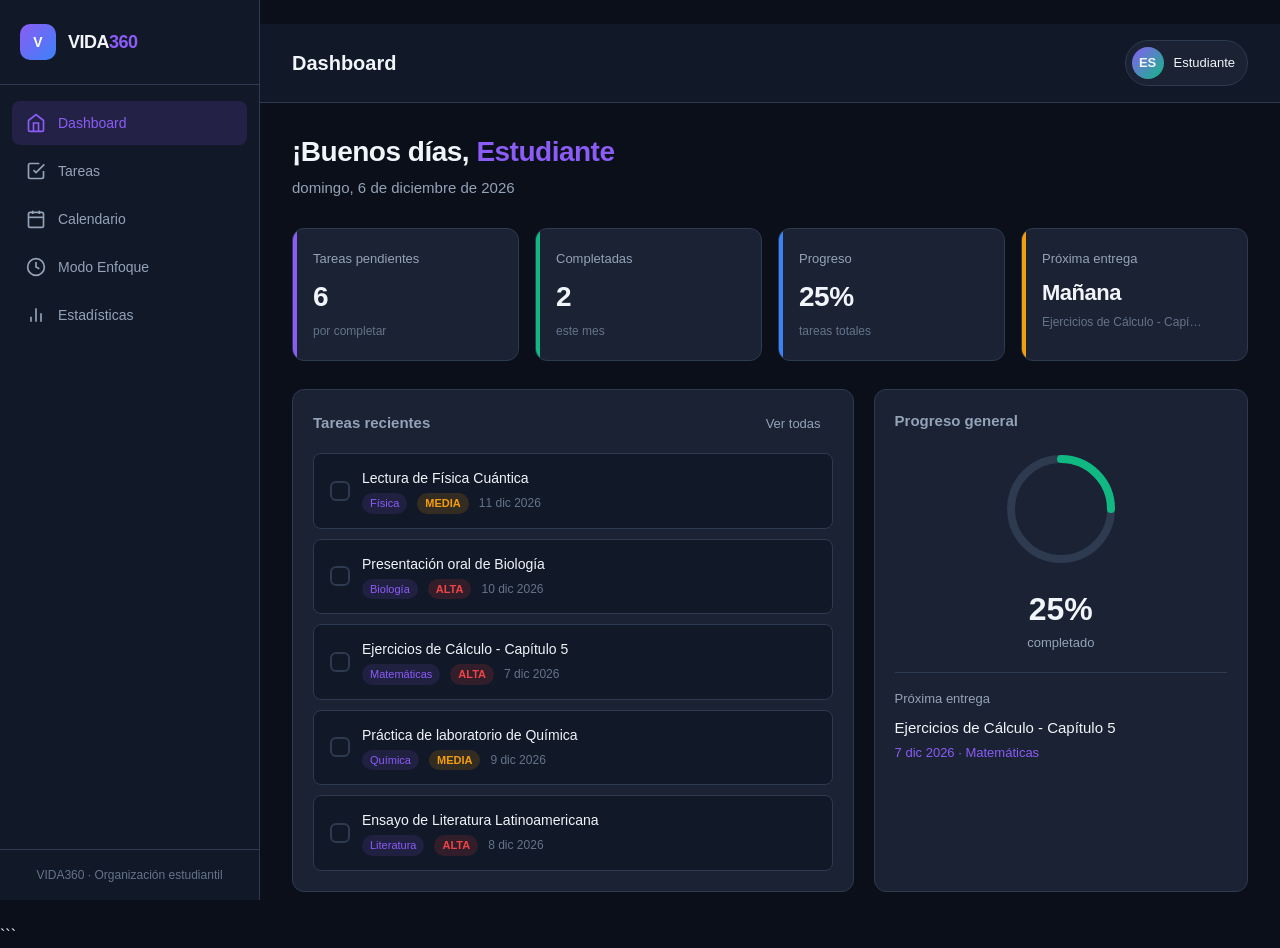
==== index.html @ aab29c53 "Rename html.html to index.html" ====
```html
<!DOCTYPE html>
<html lang="es">
<head>
  <meta charset="UTF-8" />
  <meta name="viewport" content="width=device-width, initial-scale=1.0" />
  <title>VIDA360 — Organización Estudiantil</title>
  <style>
    :root {
      --bg-primary: #0b0f19;
      --bg-secondary: #111827;
      --bg-card: #1a2234;
      --bg-hover: #243044;
      --border: #2d3a4f;
      --text-primary: #f1f5f9;
      --text-secondary: #94a3b8;
      --text-muted: #64748b;
      --accent-purple: #8b5cf6;
      --accent-purple-hover: #7c3aed;
      --accent-green: #10b981;
      --accent-green-dim: #059669;
      --accent-blue: #3b82f6;
      --priority-high: #ef4444;
      --priority-medium: #f59e0b;
      --priority-low: #22c55e;
      --shadow: 0 4px 24px rgba(0, 0, 0, 0.35);
      --radius: 12px;
      --radius-sm: 8px;
      --transition: 0.2s ease;
      --sidebar-width: 260px;
    }

    * {
      margin: 0;
      padding: 0;
      box-sizing: border-box;
    }

    body {
      font-family: 'Inter', -apple-system, BlinkMacSystemFont, 'Segoe UI', Roboto, Oxygen, Ubuntu, sans-serif;
      background: var(--bg-primary);
      color: var(--text-primary);
      line-height: 1.5;
      min-height: 100vh;
      overflow-x: hidden;
    }

    /* Scrollbar */
    ::-webkit-scrollbar { width: 8px; height: 8px; }
    ::-webkit-scrollbar-track { background: var(--bg-secondary); }
    ::-webkit-scrollbar-thumb { background: var(--border); border-radius: 4px; }
    ::-webkit-scrollbar-thumb:hover { background: var(--text-muted); }

    /* Layout */
    .app {
      display: flex;
      min-height: 100vh;
    }

    /* Sidebar */
    .sidebar {
      width: var(--sidebar-width);
      background: var(--bg-secondary);
      border-right: 1px solid var(--border);
      display: flex;
      flex-direction: column;
      position: fixed;
      top: 0;
      left: 0;
      height: 100vh;
      z-index: 100;
      transition: transform var(--transition);
    }

    .sidebar-header {
      padding: 24px 20px;
      border-bottom: 1px solid var(--border);
      display: flex;
      align-items: center;
      gap: 12px;
    }

    .logo {
      width: 36px;
      height: 36px;
      background: linear-gradient(135deg, var(--accent-purple), var(--accent-blue));
      border-radius: 10px;
      display: flex;
      align-items: center;
      justify-content: center;
      font-weight: 700;
      font-size: 14px;
      color: white;
    }

    .logo-text {
      font-size: 18px;
      font-weight: 700;
      letter-spacing: -0.5px;
    }

    .logo-text span {
      color: var(--accent-purple);
    }

    .nav {
      flex: 1;
      padding: 16px 12px;
      display: flex;
      flex-direction: column;
      gap: 4px;
    }

    .nav-item {
      display: flex;
      align-items: center;
      gap: 12px;
      padding: 12px 14px;
      border-radius: var(--radius-sm);
      color: var(--text-secondary);
      cursor: pointer;
      transition: all var(--transition);
      font-size: 14px;
      font-weight: 500;
      border: none;
      background: none;
      width: 100%;
      text-align: left;
    }

    .nav-item:hover {
      background: var(--bg-hover);
      color: var(--text-primary);
    }

    .nav-item.active {
      background: rgba(139, 92, 246, 0.15);
      color: var(--accent-purple);
    }

    .nav-item svg {
      width: 20px;
      height: 20px;
      flex-shrink: 0;
    }

    .sidebar-footer {
      padding: 16px;
      border-top: 1px solid var(--border);
      font-size: 12px;
      color: var(--text-muted);
      text-align: center;
    }

    /* Main content */
    .main {
      flex: 1;
      margin-left: var(--sidebar-width);
      min-height: 100vh;
      display: flex;
      flex-direction: column;
    }

    .topbar {
      padding: 16px 32px;
      border-bottom: 1px solid var(--border);
      background: var(--bg-secondary);
      display: flex;
      align-items: center;
      justify-content: space-between;
      position: sticky;
      top: 0;
      z-index: 50;
    }

    .topbar-left {
      display: flex;
      align-items: center;
      gap: 16px;
    }

    .menu-toggle {
      display: none;
      background: none;
      border: none;
      color: var(--text-primary);
      cursor: pointer;
      padding: 8px;
    }

    .page-title {
      font-size: 20px;
      font-weight: 600;
    }

    .topbar-right {
      display: flex;
      align-items: center;
      gap: 12px;
    }

    .user-badge {
      display: flex;
      align-items: center;
      gap: 10px;
      padding: 6px 12px 6px 6px;
      background: var(--bg-card);
      border-radius: 999px;
      border: 1px solid var(--border);
    }

    .user-avatar {
      width: 32px;
      height: 32px;
      border-radius: 50%;
      background: linear-gradient(135deg, var(--accent-purple), var(--accent-green));
      display: flex;
      align-items: center;
      justify-content: center;
      font-size: 13px;
      font-weight: 600;
    }

    .content {
      padding: 28px 32px;
      flex: 1;
    }

    .view {
      display: none;
      animation: fadeIn 0.25s ease;
    }

    .view.active {
      display: block;
    }

    @keyframes fadeIn {
      from { opacity: 0; transform: translateY(8px); }
      to { opacity: 1; transform: translateY(0); }
    }

    /* Cards */
    .card {
      background: var(--bg-card);
      border: 1px solid var(--border);
      border-radius: var(--radius);
      padding: 20px;
      transition: border-color var(--transition), box-shadow var(--transition);
    }

    .card:hover {
      border-color: rgba(139, 92, 246, 0.3);
    }

    .card-header {
      display: flex;
      align-items: center;
      justify-content: space-between;
      margin-bottom: 16px;
    }

    .card-title {
      font-size: 15px;
      font-weight: 600;
      color: var(--text-secondary);
    }

    /* Buttons */
    .btn {
      display: inline-flex;
      align-items: center;
      justify-content: center;
      gap: 8px;
      padding: 10px 16px;
      border-radius: var(--radius-sm);
      font-size: 14px;
      font-weight: 500;
      cursor: pointer;
      border: none;
      transition: all var(--transition);
      font-family: inherit;
    }

    .btn-primary {
      background: var(--accent-purple);
      color: white;
    }

    .btn-primary:hover {
      background: var(--accent-purple-hover);
      transform: translateY(-1px);
    }

    .btn-secondary {
      background: var(--bg-hover);
      color: var(--text-primary);
      border: 1px solid var(--border);
    }

    .btn-secondary:hover {
      background: var(--border);
    }

    .btn-ghost {
      background: transparent;
      color: var(--text-secondary);
    }

    .btn-ghost:hover {
      background: var(--bg-hover);
      color: var(--text-primary);
    }

    .btn-danger {
      background: rgba(239, 68, 68, 0.15);
      color: var(--priority-high);
    }

    .btn-danger:hover {
      background: rgba(239, 68, 68, 0.25);
    }

    .btn-sm {
      padding: 6px 12px;
      font-size: 13px;
    }

    .btn-icon {
      width: 36px;
      height: 36px;
      padding: 0;
      border-radius: var(--radius-sm);
    }

    /* Forms */
    .form-group {
      margin-bottom: 16px;
    }

    .form-label {
      display: block;
      font-size: 13px;
      font-weight: 500;
      color: var(--text-secondary);
      margin-bottom: 6px;
    }

    .form-input,
    .form-select,
    .form-textarea {
      width: 100%;
      padding: 10px 14px;
      background: var(--bg-secondary);
      border: 1px solid var(--border);
      border-radius: var(--radius-sm);
      color: var(--text-primary);
      font-size: 14px;
      font-family: inherit;
      transition: border-color var(--transition);
    }

    .form-input:focus,
    .form-select:focus,
    .form-textarea:focus {
      outline: none;
      border-color: var(--accent-purple);
    }

    .form-textarea {
      resize: vertical;
      min-height: 80px;
    }

    .form-row {
      display: grid;
      grid-template-columns: 1fr 1fr;
      gap: 16px;
    }

    .form-error {
      color: var(--priority-high);
      font-size: 12px;
      margin-top: 4px;
      display: none;
    }

    .form-input.error,
    .form-select.error {
      border-color: var(--priority-high);
    }

    /* Dashboard */
    .dashboard-header {
      margin-bottom: 28px;
    }

    .greeting {
      font-size: 28px;
      font-weight: 700;
      letter-spacing: -0.5px;
      margin-bottom: 4px;
    }

    .greeting span {
      color: var(--accent-purple);
    }

    .current-date {
      color: var(--text-secondary);
      font-size: 15px;
    }

    .stats-grid {
      display: grid;
      grid-template-columns: repeat(4, 1fr);
      gap: 16px;
      margin-bottom: 28px;
    }

    .stat-card {
      background: var(--bg-card);
      border: 1px solid var(--border);
      border-radius: var(--radius);
      padding: 20px;
      position: relative;
      overflow: hidden;
    }

    .stat-card::before {
      content: '';
      position: absolute;
      top: 0;
      left: 0;
      width: 4px;
      height: 100%;
    }

    .stat-card.purple::before { background: var(--accent-purple); }
    .stat-card.green::before { background: var(--accent-green); }
    .stat-card.blue::before { background: var(--accent-blue); }
    .stat-card.orange::before { background: var(--priority-medium); }

    .stat-label {
      font-size: 13px;
      color: var(--text-secondary);
      margin-bottom: 8px;
    }

    .stat-value {
      font-size: 28px;
      font-weight: 700;
      letter-spacing: -0.5px;
    }

    .stat-sub {
      font-size: 12px;
      color: var(--text-muted);
      margin-top: 4px;
    }

    .dashboard-grid {
      display: grid;
      grid-template-columns: 1.5fr 1fr;
      gap: 20px;
    }

    .task-list {
      display: flex;
      flex-direction: column;
      gap: 10px;
    }

    .task-item {
      display: flex;
      align-items: center;
      gap: 12px;
      padding: 14px 16px;
      background: var(--bg-secondary);
      border: 1px solid var(--border);
      border-radius: var(--radius-sm);
      transition: all var(--transition);
      cursor: pointer;
    }

    .task-item:hover {
      border-color: rgba(139, 92, 246, 0.4);
      background: var(--bg-hover);
    }

    .task-item.completed {
      opacity: 0.55;
    }

    .task-item.completed .task-title {
      text-decoration: line-through;
      color: var(--text-muted);
    }

    .task-check {
      width: 20px;
      height: 20px;
      border: 2px solid var(--border);
      border-radius: 6px;
      display: flex;
      align-items: center;
      justify-content: center;
      flex-shrink: 0;
      transition: all var(--transition);
      cursor: pointer;
    }

    .task-check.checked {
      background: var(--accent-green);
      border-color: var(--accent-green);
    }

    .task-check.checked svg {
      display: block;
    }

    .task-check svg {
      display: none;
      width: 12px;
      height: 12px;
      color: white;
    }

    .task-info {
      flex: 1;
      min-width: 0;
    }

    .task-title {
      font-size: 14px;
      font-weight: 500;
      white-space: nowrap;
      overflow: hidden;
      text-overflow: ellipsis;
    }

    .task-meta {
      display: flex;
      align-items: center;
      gap: 10px;
      margin-top: 4px;
      font-size: 12px;
      color: var(--text-muted);
    }

    .priority-badge {
      padding: 2px 8px;
      border-radius: 999px;
      font-size: 11px;
      font-weight: 600;
      text-transform: uppercase;
    }

    .priority-high { background: rgba(239, 68, 68, 0.15); color: var(--priority-high); }
    .priority-medium { background: rgba(245, 158, 11, 0.15); color: var(--priority-medium); }
    .priority-low { background: rgba(34, 197, 94, 0.15); color: var(--priority-low); }

    .subject-tag {
      background: rgba(139, 92, 246, 0.12);
      color: var(--accent-purple);
      padding: 2px 8px;
      border-radius: 999px;
      font-size: 11px;
      font-weight: 500;
    }

    .progress-ring {
      width: 120px;
      height: 120px;
      margin: 0 auto 16px;
    }

    .progress-ring circle {
      fill: none;
      stroke-width: 8;
      stroke-linecap: round;
    }

    .progress-ring .bg {
      stroke: var(--border);
    }

    .progress-ring .progress {
      stroke: var(--accent-green);
      stroke-dasharray: 314;
      stroke-dashoffset: 314;
      transition: stroke-dashoffset 0.6s ease;
      transform: rotate(-90deg);
      transform-origin: 50% 50%;
    }

    .progress-text {
      text-align: center;
    }

    .progress-percent {
      font-size: 32px;
      font-weight: 700;
    }

    .progress-label {
      font-size: 13px;
      color: var(--text-secondary);
    }

    .next-deadline {
      margin-top: 20px;
      padding-top: 16px;
      border-top: 1px solid var(--border);
    }

    .next-deadline-title {
      font-size: 13px;
      color: var(--text-secondary);
      margin-bottom: 8px;
    }

    .next-deadline-content {
      font-size: 15px;
      font-weight: 500;
    }

    .next-deadline-date {
      font-size: 13px;
      color: var(--accent-purple);
      margin-top: 4px;
    }

    /* Tasks view */
    .view-header {
      display: flex;
      align-items: center;
      justify-content: space-between;
      margin-bottom: 24px;
      flex-wrap: wrap;
      gap: 12px;
    }

    .filters {
      display: flex;
      gap: 8px;
      flex-wrap: wrap;
    }

    .filter-btn {
      padding: 6px 14px;
      border-radius: 999px;
      font-size: 13px;
      font-weight: 500;
      background: var(--bg-card);
      border: 1px solid var(--border);
      color: var(--text-secondary);
      cursor: pointer;
      transition: all var(--transition);
    }

    .filter-btn:hover,
    .filter-btn.active {
      background: rgba(139, 92, 246, 0.15);
      border-color: var(--accent-purple);
      color: var(--accent-purple);
    }

    .tasks-table {
      width: 100%;
    }

    .tasks-grid {
      display: flex;
      flex-direction: column;
      gap: 10px;
    }

    .task-card {
      display: flex;
      align-items: center;
      gap: 14px;
      padding: 16px 18px;
      background: var(--bg-card);
      border: 1px solid var(--border);
      border-radius: var(--radius);
      transition: all var(--transition);
    }

    .task-card:hover {
      border-color: rgba(139, 92, 246, 0.35);
    }

    .task-card.completed {
      opacity: 0.6;
    }

    .task-card.completed .task-title {
      text-decoration: line-through;
      color: var(--text-muted);
    }

    .task-actions {
      display: flex;
      gap: 6px;
      margin-left: auto;
    }

    .empty-state {
      text-align: center;
      padding: 48px 20px;
      color: var(--text-muted);
    }

    .empty-state svg {
      width: 48px;
      height: 48px;
      margin-bottom: 16px;
      opacity: 0.4;
    }

    /* Calendar */
    .calendar-header {
      display: flex;
      align-items: center;
      justify-content: space-between;
      margin-bottom: 20px;
    }

    .calendar-nav {
      display: flex;
      align-items: center;
      gap: 12px;
    }

    .calendar-month {
      font-size: 18px;
      font-weight: 600;
      min-width: 180px;
      text-align: center;
    }

    .calendar-grid {
      display: grid;
      grid-template-columns: repeat(7, 1fr);
      gap: 4px;
    }

    .calendar-day-name {
      text-align: center;
      font-size: 12px;
      font-weight: 600;
      color: var(--text-muted);
      padding: 10px 0;
      text-transform: uppercase;
    }

    .calendar-day {
      aspect-ratio: 1;
      min-height: 80px;
      background: var(--bg-card);
      border: 1px solid var(--border);
      border-radius: var(--radius-sm);
      padding: 8px;
      cursor: pointer;
      transition: all var(--transition);
      position: relative;
      display: flex;
      flex-direction: column;
    }

    .calendar-day:hover {
      border-color: var(--accent-purple);
      background: var(--bg-hover);
    }

    .calendar-day.other-month {
      opacity: 0.35;
    }

    .calendar-day.today {
      border-color: var(--accent-purple);
      background: rgba(139, 92, 246, 0.08);
    }

    .calendar-day.has-tasks::after {
      content: '';
      position: absolute;
      bottom: 6px;
      left: 50%;
      transform: translateX(-50%);
      width: 6px;
      height: 6px;
      background: var(--accent-green);
      border-radius: 50%;
    }

    .day-number {
      font-size: 13px;
      font-weight: 500;
    }

    .day-tasks {
      margin-top: 4px;
      display: flex;
      flex-direction: column;
      gap: 2px;
      overflow: hidden;
    }

    .day-task-dot {
      font-size: 10px;
      color: var(--text-muted);
      white-space: nowrap;
      overflow: hidden;
      text-overflow: ellipsis;
    }

    /* Focus / Pomodoro */
    .focus-container {
      max-width: 480px;
      margin: 0 auto;
      text-align: center;
    }

    .timer-display {
      font-size: 72px;
      font-weight: 700;
      letter-spacing: -2px;
      margin: 32px 0;
      font-variant-numeric: tabular-nums;
      color: var(--text-primary);
    }

    .timer-display.running {
      color: var(--accent-purple);
    }

    .timer-options {
      display: flex;
      justify-content: center;
      gap: 10px;
      margin-bottom: 28px;
    }

    .timer-option {
      padding: 10px 20px;
      border-radius: 999px;
      font-size: 14px;
      font-weight: 500;
      background: var(--bg-card);
      border: 1px solid var(--border);
      color: var(--text-secondary);
      cursor: pointer;
      transition: all var(--transition);
    }

    .timer-option:hover,
    .timer-option.active {
      background: rgba(139, 92, 246, 0.15);
      border-color: var(--accent-purple);
      color: var(--accent-purple);
    }

    .timer-controls {
      display: flex;
      justify-content: center;
      gap: 12px;
      margin-bottom: 32px;
    }

    .timer-btn {
      width: 56px;
      height: 56px;
      border-radius: 50%;
      display: flex;
      align-items: center;
      justify-content: center;
      border: none;
      cursor: pointer;
      transition: all var(--transition);
    }

    .timer-btn.primary {
      background: var(--accent-purple);
      color: white;
    }

    .timer-btn.primary:hover {
      background: var(--accent-purple-hover);
      transform: scale(1.05);
    }

    .timer-btn.secondary {
      background: var(--bg-card);
      border: 1px solid var(--border);
      color: var(--text-primary);
    }

    .timer-btn.secondary:hover {
      background: var(--bg-hover);
    }

    .sessions-count {
      font-size: 15px;
      color: var(--text-secondary);
    }

    .sessions-count strong {
      color: var(--accent-green);
      font-size: 20px;
    }

    /* Stats */
    .stats-layout {
      display: grid;
      grid-template-columns: 1fr 1fr;
      gap: 20px;
    }

    .chart-container {
      height: 220px;
      display: flex;
      align-items: flex-end;
      justify-content: space-around;
      gap: 8px;
      padding: 20px 10px 0;
    }

    .chart-bar-wrapper {
      display: flex;
      flex-direction: column;
      align-items: center;
      flex: 1;
      height: 100%;
      justify-content: flex-end;
    }

    .chart-bar {
      width: 100%;
      max-width: 40px;
      background: linear-gradient(180deg, var(--accent-purple), var(--accent-blue));
      border-radius: 6px 6px 0 0;
      transition: height 0.5s ease;
      min-height: 4px;
    }

    .chart-label {
      font-size: 11px;
      color: var(--text-muted);
      margin-top: 8px;
    }

    .activity-list {
      display: flex;
      flex-direction: column;
      gap: 10px;
      max-height: 280px;
      overflow-y: auto;
    }

    .activity-item {
      display: flex;
      align-items: center;
      gap: 12px;
      padding: 12px;
      background: var(--bg-secondary);
      border-radius: var(--radius-sm);
      font-size: 13px;
    }

    .activity-dot {
      width: 8px;
      height: 8px;
      border-radius: 50%;
      flex-shrink: 0;
    }

    .activity-dot.created { background: var(--accent-blue); }
    .activity-dot.completed { background: var(--accent-green); }
    .activity-dot.deleted { background: var(--priority-high); }

    .activity-text {
      flex: 1;
      color: var(--text-secondary);
    }

    .activity-time {
      font-size: 12px;
      color: var(--text-muted);
    }

    /* Modal */
    .modal-overlay {
      position: fixed;
      inset: 0;
      background: rgba(0, 0, 0, 0.65);
      display: flex;
      align-items: center;
      justify-content: center;
      z-index: 200;
      opacity: 0;
      visibility: hidden;
      transition: all 0.2s ease;
      padding: 20px;
    }

    .modal-overlay.open {
      opacity: 1;
      visibility: visible;
    }

    .modal {
      background: var(--bg-card);
      border: 1px solid var(--border);
      border-radius: var(--radius);
      width: 100%;
      max-width: 480px;
      max-height: 90vh;
      overflow-y: auto;
      transform: scale(0.95) translateY(10px);
      transition: transform 0.2s ease;
      box-shadow: var(--shadow);
    }

    .modal-overlay.open .modal {
      transform: scale(1) translateY(0);
    }

    .modal-header {
      display: flex;
      align-items: center;
      justify-content: space-between;
      padding: 20px 24px;
      border-bottom: 1px solid var(--border);
    }

    .modal-title {
      font-size: 18px;
      font-weight: 600;
    }

    .modal-close {
      background: none;
      border: none;
      color: var(--text-muted);
      cursor: pointer;
      padding: 4px;
      border-radius: 6px;
    }

    .modal-close:hover {
      background: var(--bg-hover);
      color: var(--text-primary);
    }

    .modal-body {
      padding: 24px;
    }

    .modal-footer {
      display: flex;
      justify-content: flex-end;
      gap: 10px;
      padding: 16px 24px;
      border-top: 1px solid var(--border);
    }

    /* Toast */
    .toast-container {
      position: fixed;
      bottom: 24px;
      right: 24px;
      z-index: 300;
      display: flex;
      flex-direction: column;
      gap: 8px;
    }

    .toast {
      background: var(--bg-card);
      border: 1px solid var(--border);
      border-radius: var(--radius-sm);
      padding: 14px 18px;
      font-size: 14px;
      box-shadow: var(--shadow);
      animation: slideIn 0.3s ease;
      display: flex;
      align-items: center;
      gap: 10px;
      min-width: 260px;
    }

    .toast.success { border-left: 3px solid var(--accent-green); }
    .toast.error { border-left: 3px solid var(--priority-high); }
    .toast.info { border-left: 3px solid var(--accent-blue); }

    @keyframes slideIn {
      from { transform: translateX(100%); opacity: 0; }
      to { transform: translateX(0); opacity: 1; }
    }

    /* Responsive */
    @media (max-width: 1024px) {
      .stats-grid { grid-template-columns: repeat(2, 1fr); }
      .dashboard-grid { grid-template-columns: 1fr; }
      .stats-layout { grid-template-columns: 1fr; }
    }

    @media (max-width: 768px) {
      .sidebar {
        transform: translateX(-100%);
      }
      .sidebar.open {
        transform: translateX(0);
      }
      .main {
        margin-left: 0;
      }
      .menu-toggle {
        display: block;
      }
      .content {
        padding: 20px 16px;
      }
      .topbar {
        padding: 12px 16px;
      }
      .stats-grid {
        grid-template-columns: 1fr 1fr;
      }
      .form-row {
        grid-template-columns: 1fr;
      }
      .calendar-day {
        min-height: 56px;
        padding: 4px;
      }
      .day-tasks { display: none; }
      .timer-display {
        font-size: 56px;
      }
      .greeting {
        font-size: 22px;
      }
    }

    @media (max-width: 480px) {
      .stats-grid {
        grid-template-columns: 1fr;
      }
      .filters {
        width: 100%;
      }
    }

    /* Overlay for mobile sidebar */
    .sidebar-overlay {
      position: fixed;
      inset: 0;
      background: rgba(0, 0, 0, 0.5);
      z-index: 90;
      opacity: 0;
      visibility: hidden;
      transition: all 0.2s;
    }

    .sidebar-overlay.open {
      opacity: 1;
      visibility: visible;
    }
  </style>
</head>
<body>
  <div class="app">
    <!-- Sidebar Overlay (mobile) -->
    <div class="sidebar-overlay" id="sidebarOverlay"></div>

    <!-- Sidebar -->
    <aside class="sidebar" id="sidebar">
      <div class="sidebar-header">
        <div class="logo">V</div>
        <div class="logo-text">VIDA<span>360</span></div>
      </div>
      <nav class="nav">
        <button class="nav-item active" data-view="dashboard">
          <svg viewBox="0 0 24 24" fill="none" stroke="currentColor" stroke-width="2"><path d="M3 9l9-7 9 7v11a2 2 0 01-2 2H5a2 2 0 01-2-2z"/><polyline points="9 22 9 12 15 12 15 22"/></svg>
          Dashboard
        </button>
        <button class="nav-item" data-view="tasks">
          <svg viewBox="0 0 24 24" fill="none" stroke="currentColor" stroke-width="2"><path d="M9 11l3 3L22 4"/><path d="M21 12v7a2 2 0 01-2 2H5a2 2 0 01-2-2V5a2 2 0 012-2h11"/></svg>
          Tareas
        </button>
        <button class="nav-item" data-view="calendar">
          <svg viewBox="0 0 24 24" fill="none" stroke="currentColor" stroke-width="2"><rect x="3" y="4" width="18" height="18" rx="2"/><line x1="16" y1="2" x2="16" y2="6"/><line x1="8" y1="2" x2="8" y2="6"/><line x1="3" y1="10" x2="21" y2="10"/></svg>
          Calendario
        </button>
        <button class="nav-item" data-view="focus">
          <svg viewBox="0 0 24 24" fill="none" stroke="currentColor" stroke-width="2"><circle cx="12" cy="12" r="10"/><polyline points="12 6 12 12 16 14"/></svg>
          Modo Enfoque
        </button>
        <button class="nav-item" data-view="stats">
          <svg viewBox="0 0 24 24" fill="none" stroke="currentColor" stroke-width="2"><line x1="18" y1="20" x2="18" y2="10"/><line x1="12" y1="20" x2="12" y2="4"/><line x1="6" y1="20" x2="6" y2="14"/></svg>
          Estadísticas
        </button>
      </nav>
      <div class="sidebar-footer">
        VIDA360 · Organización estudiantil
      </div>
    </aside>

    <!-- Main -->
    <div class="main">
      <header class="topbar">
        <div class="topbar-left">
          <button class="menu-toggle" id="menuToggle" aria-label="Menú">
            <svg width="24" height="24" viewBox="0 0 24 24" fill="none" stroke="currentColor" stroke-width="2"><line x1="3" y1="12" x2="21" y2="12"/><line x1="3" y1="6" x2="21" y2="6"/><line x1="3" y1="18" x2="21" y2="18"/></svg>
          </button>
          <h1 class="page-title" id="pageTitle">Dashboard</h1>
        </div>
        <div class="topbar-right">
          <div class="user-badge">
            <div class="user-avatar">ES</div>
            <span style="font-size:13px;font-weight:500">Estudiante</span>
          </div>
        </div>
      </header>

      <main class="content">
        <!-- DASHBOARD -->
        <section class="view active" id="view-dashboard">
          <div class="dashboard-header">
            <h2 class="greeting" id="greeting">¡Hola!</h2>
            <p class="current-date" id="currentDate"></p>
          </div>

          <div class="stats-grid">
            <div class="stat-card purple">
              <div class="stat-label">Tareas pendientes</div>
              <div class="stat-value" id="statPending">0</div>
              <div class="stat-sub">por completar</div>
            </div>
            <div class="stat-card green">
              <div class="stat-label">Completadas</div>
              <div class="stat-value" id="statCompleted">0</div>
              <div class="stat-sub">este mes</div>
            </div>
            <div class="stat-card blue">
              <div class="stat-label">Progreso</div>
              <div class="stat-value" id="statProgress">0%</div>
              <div class="stat-sub">tareas totales</div>
            </div>
            <div class="stat-card orange">
              <div class="stat-label">Próxima entrega</div>
              <div class="stat-value" id="statNextDays" style="font-size:22px">—</div>
              <div class="stat-sub" id="statNextTask">Sin entregas próximas</div>
            </div>
          </div>

          <div class="dashboard-grid">
            <div class="card">
              <div class="card-header">
                <h3 class="card-title">Tareas recientes</h3>
                <button class="btn btn-sm btn-ghost" onclick="switchView('tasks')">Ver todas</button>
              </div>
              <div class="task-list" id="dashboardTasks"></div>
            </div>

            <div class="card">
              <div class="card-header">
                <h3 class="card-title">Progreso general</h3>
              </div>
              <div class="progress-ring">
                <svg width="120" height="120" viewBox="0 0 120 120">
                  <circle class="bg" cx="60" cy="60" r="50"></circle>
                  <circle class="progress" id="progressCircle" cx="60" cy="60" r="50"></circle>
                </svg>
              </div>
              <div class="progress-text">
                <div class="progress-percent" id="progressPercent">0%</div>
                <div class="progress-label">completado</div>
              </div>
              <div class="next-deadline">
                <div class="next-deadline-title">Próxima entrega</div>
                <div class="next-deadline-content" id="nextDeadlineTitle">—</div>
                <div class="next-deadline-date" id="nextDeadlineDate"></div>
              </div>
            </div>
          </div>
        </section>

        <!-- TASKS -->
        <section class="view" id="view-tasks">
          <div class="view-header">
            <div class="filters">
              <button class="filter-btn active" data-filter="all">Todas</button>
              <button class="filter-btn" data-filter="pending">Pendientes</button>
              <button class="filter-btn" data-filter="completed">Completadas</button>
              <button class="filter-btn" data-filter="high">Alta prioridad</button>
            </div>
            <button class="btn btn-primary" id="btnNewTask">
              <svg width="16" height="16" viewBox="0 0 24 24" fill="none" stroke="currentColor" stroke-width="2"><line x1="12" y1="5" x2="12" y2="19"/><line x1="5" y1="12" x2="19" y2="12"/></svg>
              Nueva tarea
            </button>
          </div>
          <div class="tasks-grid" id="tasksList"></div>
        </section>

        <!-- CALENDAR -->
        <section class="view" id="view-calendar">
          <div class="calendar-header">
            <div class="calendar-nav">
              <button class="btn btn-icon btn-secondary" id="calPrev" aria-label="Mes anterior">
                <svg width="18" height="18" viewBox="0 0 24 24" fill="none" stroke="currentColor" stroke-width="2"><polyline points="15 18 9 12 15 6"/></svg>
              </button>
              <div class="calendar-month" id="calMonth"></div>
              <button class="btn btn-icon btn-secondary" id="calNext" aria-label="Mes siguiente">
                <svg width="18" height="18" viewBox="0 0 24 24" fill="none" stroke="currentColor" stroke-width="2"><polyline points="9 18 15 12 9 6"/></svg>
              </button>
            </div>
            <button class="btn btn-secondary btn-sm" id="calToday">Hoy</button>
          </div>
          <div class="calendar-grid" id="calendarGrid"></div>
        </section>

        <!-- FOCUS -->
        <section class="view" id="view-focus">
          <div class="focus-container">
            <h2 style="font-size:22px;font-weight:600;margin-bottom:8px">Modo Enfoque</h2>
            <p style="color:var(--text-secondary);margin-bottom:8px">Técnica Pomodoro para maximizar tu productividad</p>

            <div class="timer-options">
              <button class="timer-option" data-minutes="15">15 min</button>
              <button class="timer-option active" data-minutes="25">25 min</button>
              <button class="timer-option" data-minutes="45">45 min</button>
            </div>

            <div class="timer-display" id="timerDisplay">25:00</div>

            <div class="timer-controls">
              <button class="timer-btn secondary" id="timerReset" aria-label="Reiniciar">
                <svg width="22" height="22" viewBox="0 0 24 24" fill="none" stroke="currentColor" stroke-width="2"><polyline points="1 4 1 10 7 10"/><path d="M3.51 15a9 9 0 102.13-9.36L1 10"/></svg>
              </button>
              <button class="timer-btn primary" id="timerToggle" aria-label="Iniciar/Pausar">
                <svg id="timerPlayIcon" width="24" height="24" viewBox="0 0 24 24" fill="currentColor"><polygon points="5 3 19 12 5 21 5 3"/></svg>
                <svg id="timerPauseIcon" width="24" height="24" viewBox="0 0 24 24" fill="currentColor" style="display:none"><rect x="6" y="4" width="4" height="16"/><rect x="14" y="4" width="4" height="16"/></svg>
              </button>
            </div>

            <div class="sessions-count">
              Sesiones completadas hoy: <strong id="sessionsCount">0</strong>
            </div>
          </div>
        </section>

        <!-- STATS -->
        <section class="view" id="view-stats">
          <div class="stats-layout">
            <div class="card">
              <div class="card-header">
                <h3 class="card-title">Productividad (últimos 7 días)</h3>
              </div>
              <div class="chart-container" id="productivityChart"></div>
            </div>
            <div class="card">
              <div class="card-header">
                <h3 class="card-title">Resumen</h3>
              </div>
              <div style="display:grid;grid-template-columns:1fr 1fr;gap:16px;margin-bottom:20px">
                <div>
                  <div style="font-size:13px;color:var(--text-secondary)">Completadas</div>
                  <div style="font-size:28px;font-weight:700;color:var(--accent-green)" id="statsCompleted">0</div>
                </div>
                <div>
                  <div style="font-size:13px;color:var(--text-secondary)">Pendientes</div>
                  <div style="font-size:28px;font-weight:700;color:var(--accent-purple)" id="statsPending">0</div>
                </div>
                <div>
                  <div style="font-size:13px;color:var(--text-secondary)">Tasa de éxito</div>
                  <div style="font-size:28px;font-weight:700" id="statsRate">0%</div>
                </div>
                <div>
                  <div style="font-size:13px;color:var(--text-secondary)">Sesiones Pomodoro</div>
                  <div style="font-size:28px;font-weight:700;color:var(--accent-blue)" id="statsSessions">0</div>
                </div>
              </div>
            </div>
            <div class="card" style="grid-column:1/-1">
              <div class="card-header">
                <h3 class="card-title">Historial de actividad</h3>
              </div>
              <div class="activity-list" id="activityList"></div>
            </div>
          </div>
        </section>
      </main>
    </div>
  </div>

  <!-- Modal Nueva/Editar Tarea -->
  <div class="modal-overlay" id="taskModal">
    <div class="modal">
      <div class="modal-header">
        <h3 class="modal-title" id="modalTitle">Nueva tarea</h3>
        <button class="modal-close" id="modalClose" aria-label="Cerrar">
          <svg width="20" height="20" viewBox="0 0 24 24" fill="none" stroke="currentColor" stroke-width="2"><line x1="18" y1="6" x2="6" y2="18"/><line x1="6" y1="6" x2="18" y2="18"/></svg>
        </button>
      </div>
      <form id="taskForm">
        <div class="modal-body">
          <input type="hidden" id="taskId" />
          <div class="form-group">
            <label class="form-label" for="taskTitle">Título *</label>
            <input class="form-input" type="text" id="taskTitle" placeholder="Ej: Ensayo de Historia" required maxlength="120" />
            <div class="form-error" id="errorTitle">El título es obligatorio</div>
          </div>
          <div class="form-group">
            <label class="form-label" for="taskSubject">Materia</label>
            <input class="form-input" type="text" id="taskSubject" placeholder="Ej: Matemáticas" maxlength="60" list="subjectsList" />
            <datalist id="subjectsList">
              <option value="Matemáticas"></option>
              <option value="Historia"></option>
              <option value="Literatura"></option>
              <option value="Física"></option>
              <option value="Química"></option>
              <option value="Inglés"></option>
              <option value="Programación"></option>
              <option value="Biología"></option>
            </datalist>
          </div>
          <div class="form-row">
            <div class="form-group">
              <label class="form-label" for="taskDue">Fecha límite</label>
              <input class="form-input" type="date" id="taskDue" />
            </div>
            <div class="form-group">
              <label class="form-label" for="taskPriority">Prioridad</label>
              <select class="form-select" id="taskPriority">
                <option value="low">Baja</option>
                <option value="medium" selected>Media</option>
                <option value="high">Alta</option>
              </select>
            </div>
          </div>
          <div class="form-group">
            <label class="form-label" for="taskDesc">Descripción (opcional)</label>
            <textarea class="form-textarea" id="taskDesc" placeholder="Detalles adicionales..." maxlength="500"></textarea>
          </div>
        </div>
        <div class="modal-footer">
          <button type="button" class="btn btn-secondary" id="modalCancel">Cancelar</button>
          <button type="submit" class="btn btn-primary" id="modalSubmit">Guardar tarea</button>
        </div>
      </form>
    </div>
  </div>

  <!-- Toast container -->
  <div class="toast-container" id="toastContainer"></div>

  <script>
    // ============================================
    // VIDA360 — Aplicación de organización estudiantil
    // ============================================

    // ---------- Estado global ----------
    const STORAGE_KEY = 'vida360_data';
    let state = {
      tasks: [],
      activities: [],
      sessionsToday: 0,
      sessionsDate: null,
      totalSessions: 0
    };

    let currentFilter = 'all';
    let editingId = null;
    let calendarDate = new Date();
    let timerInterval = null;
    let timerSeconds = 25 * 60;
    let timerTotal = 25 * 60;
    let timerRunning = false;

    // ---------- Utilidades ----------
    function uid() {
      return Date.now().toString(36) + Math.random().toString(36).slice(2, 8);
    }

    function formatDate(dateStr) {
      if (!dateStr) return '';
      const d = new Date(dateStr + 'T00:00:00');
      return d.toLocaleDateString('es-ES', { day: 'numeric', month: 'short', year: 'numeric' });
    }

    function daysUntil(dateStr) {
      if (!dateStr) return null;
      const today = new Date();
      today.setHours(0, 0, 0, 0);
      const target = new Date(dateStr + 'T00:00:00');
      return Math.ceil((target - today) / (1000 * 60 * 60 * 24));
    }

    function getGreeting() {
      const h = new Date().getHours();
      if (h < 12) return '¡Buenos días';
      if (h < 19) return '¡Buenas tardes';
      return '¡Buenas noches';
    }

    function showToast(message, type = 'info') {
      const container = document.getElementById('toastContainer');
      const toast = document.createElement('div');
      toast.className = `toast ${type}`;
      toast.textContent = message;
      container.appendChild(toast);
      setTimeout(() => {
        toast.style.opacity = '0';
        toast.style.transform = 'translateX(100%)';
        toast.style.transition = 'all 0.3s';
        setTimeout(() => toast.remove(), 300);
      }, 2800);
    }

    // ---------- Persistencia ----------
    function loadState() {
      try {
        const raw = localStorage.getItem(STORAGE_KEY);
        if (raw) {
          const data = JSON.parse(raw);
          state = { ...state, ...data };
        } else {
          seedDemoData();
        }
      } catch (e) {
        console.warn('Error cargando datos, usando demo');
        seedDemoData();
      }
      // Reset sesiones diarias
      const today = new Date().toISOString().slice(0, 10);
      if (state.sessionsDate !== today) {
        state.sessionsToday = 0;
        state.sessionsDate = today;
        saveState();
      }
    }

    function saveState() {
      try {
        localStorage.setItem(STORAGE_KEY, JSON.stringify(state));
      } catch (e) {
        console.warn('No se pudo guardar en LocalStorage');
      }
    }

    function seedDemoData() {
      const today = new Date();
      const d = (offset) => {
        const x = new Date(today);
        x.setDate(x.getDate() + offset);
        return x.toISOString().slice(0, 10);
      };

      state.tasks = [
        { id: uid(), title: 'Ensayo de Literatura Latinoamericana', subject: 'Literatura', dueDate: d(2), priority: 'high', completed: false, description: 'Mínimo 1500 palabras sobre Borges', createdAt: d(-3) },
        { id: uid(), title: 'Ejercicios de Cálculo - Capítulo 5', subject: 'Matemáticas', dueDate: d(1), priority: 'high', completed: false, description: '', createdAt: d(-2) },
        { id: uid(), title: 'Lectura de Física Cuántica', subject: 'Física', dueDate: d(5), priority: 'medium', completed: false, description: 'Capítulos 3 y 4', createdAt: d(-1) },
        { id: uid(), title: 'Proyecto de Programación Web', subject: 'Programación', dueDate: d(7), priority: 'high', completed: false, description: 'Entregar frontend + backend básico', createdAt: d(-4) },
        { id: uid(), title: 'Resumen de Historia del Arte', subject: 'Historia', dueDate: d(-1), priority: 'medium', completed: true, description: '', createdAt: d(-8) },
        { id: uid(), title: 'Práctica de laboratorio de Química', subject: 'Química', dueDate: d(3), priority: 'medium', completed: false, description: 'Preparar informe', createdAt: d(-2) },
        { id: uid(), title: 'Vocabulario Unit 8 - Inglés', subject: 'Inglés', dueDate: d(0), priority: 'low', completed: true, description: '', createdAt: d(-5) },
        { id: uid(), title: 'Presentación oral de Biología', subject: 'Biología', dueDate: d(4), priority: 'high', completed: false, description: 'Tema: Ecosistemas', createdAt: d(-1) }
      ];

      state.activities = [
        { id: uid(), type: 'created', text: 'Creaste "Proyecto de Programación Web"', time: d(-4) },
        { id: uid(), type: 'completed', text: 'Completaste "Vocabulario Unit 8"', time: d(0) },
        { id: uid(), type: 'created', text: 'Creaste "Ensayo de Literatura"', time: d(-3) },
        { id: uid(), type: 'completed', text: 'Completaste "Resumen de Historia del Arte"', time: d(-1) }
      ];

      state.sessionsToday = 2;
      state.sessionsDate = today.toISOString().slice(0, 10);
      state.totalSessions = 14;
      saveState();
    }

    function addActivity(type, text) {
      state.activities.unshift({
        id: uid(),
        type,
        text,
        time: new Date().toISOString().slice(0, 10)
      });
      if (state.activities.length > 50) state.activities.pop();
      saveState();
    }

    // ---------- Navegación ----------
    function switchView(viewName) {
      document.querySelectorAll('.view').forEach(v => v.classList.remove('active'));
      document.querySelectorAll('.nav-item').forEach(n => n.classList.remove('active'));

      const view = document.getElementById('view-' + viewName);
      if (view) view.classList.add('active');

      const nav = document.querySelector(`.nav-item[data-view="${viewName}"]`);
      if (nav) nav.classList.add('active');

      const titles = {
        dashboard: 'Dashboard',
        tasks: 'Tareas',
        calendar: 'Calendario',
        focus: 'Modo Enfoque',
        stats: 'Estadísticas'
      };
      document.getElementById('pageTitle').textContent = titles[viewName] || 'VIDA360';

      // Cerrar sidebar en móvil
      document.getElementById('sidebar').classList.remove('open');
      document.getElementById('sidebarOverlay').classList.remove('open');

      // Render según vista
      if (viewName === 'dashboard') renderDashboard();
      if (viewName === 'tasks') renderTasks();
      if (viewName === 'calendar') renderCalendar();
      if (viewName === 'stats') renderStats();
      if (viewName === 'focus') updateTimerDisplay();
    }

    // ---------- Dashboard ----------
    function renderDashboard() {
      document.getElementById('greeting').innerHTML = `${getGreeting()}, <span>Estudiante</span>`;
      document.getElementById('currentDate').textContent = new Date().toLocaleDateString('es-ES', {
        weekday: 'long', year: 'numeric', month: 'long', day: 'numeric'
      });

      const pending = state.tasks.filter(t => !t.completed);
      const completed = state.tasks.filter(t => t.completed);
      const total = state.tasks.length;
      const progress = total ? Math.round((completed.length / total) * 100) : 0;

      document.getElementById('statPending').textContent = pending.length;
      document.getElementById('statCompleted').textContent = completed.length;
      document.getElementById('statProgress').textContent = progress + '%';

      // Próxima entrega
      const upcoming = pending
        .filter(t => t.dueDate)
        .sort((a, b) => a.dueDate.localeCompare(b.dueDate));

      if (upcoming.length) {
        const next = upcoming[0];
        const days = daysUntil(next.dueDate);
        document.getElementById('statNextDays').textContent = days === 0 ? 'Hoy' : days === 1 ? 'Mañana' : `${days}d`;
        document.getElementById('statNextTask').textContent = next.title.slice(0, 28) + (next.title.length > 28 ? '…' : '');
        document.getElementById('nextDeadlineTitle').textContent = next.title;
        document.getElementById('nextDeadlineDate').textContent = formatDate(next.dueDate) + (next.subject ? ` · ${next.subject}` : '');
      } else {
        document.getElementById('statNextDays').textContent = '—';
        document.getElementById('statNextTask').textContent = 'Sin entregas próximas';
        document.getElementById('nextDeadlineTitle').textContent = 'No hay entregas próximas';
        document.getElementById('nextDeadlineDate').textContent = '';
      }

      // Anillo de progreso
      const circle = document.getElementById('progressCircle');
      const offset = 314 - (314 * progress) / 100;
      circle.style.strokeDashoffset = offset;
      document.getElementById('progressPercent').textContent = progress + '%';

      // Tareas recientes (máx 5)
      const recent = [...state.tasks]
        .sort((a, b) => (b.createdAt || '').localeCompare(a.createdAt || ''))
        .slice(0, 5);

      const container = document.getElementById('dashboardTasks');
      if (!recent.length) {
        container.innerHTML = '<div class="empty-state">No hay tareas aún</div>';
        return;
      }

      container.innerHTML = recent.map(t => `
        <div class="task-item ${t.completed ? 'completed' : ''}" data-id="${t.id}">
          <div class="task-check ${t.completed ? 'checked' : ''}" onclick="toggleTask('${t.id}')">
            <svg viewBox="0 0 24 24" fill="none" stroke="currentColor" stroke-width="3"><polyline points="20 6 9 17 4 12"/></svg>
          </div>
          <div class="task-info">
            <div class="task-title">${escapeHtml(t.title)}</div>
            <div class="task-meta">
              ${t.subject ? `<span class="subject-tag">${escapeHtml(t.subject)}</span>` : ''}
              <span class="priority-badge priority-${t.priority}">${priorityLabel(t.priority)}</span>
              ${t.dueDate ? `<span>${formatDate(t.dueDate)}</span>` : ''}
            </div>
          </div>
        </div>
      `).join('');
    }

    // ---------- Tareas ----------
    function renderTasks() {
      let list = [...state.tasks];

      if (currentFilter === 'pending') list = list.filter(t => !t.completed);
      else if (currentFilter === 'completed') list = list.filter(t => t.completed);
      else if (currentFilter === 'high') list = list.filter(t => t.priority === 'high' && !t.completed);

      list.sort((a, b) => {
        if (a.completed !== b.completed) return a.completed ? 1 : -1;
        if (a.dueDate && b.dueDate) return a.dueDate.localeCompare(b.dueDate);
        if (a.dueDate) return -1;
        if (b.dueDate) return 1;
        return 0;
      });

      const container = document.getElementById('tasksList');
      if (!list.length) {
        container.innerHTML = `
          <div class="empty-state">
            <svg viewBox="0 0 24 24" fill="none" stroke="currentColor" stroke-width="1.5"><path d="M9 11l3 3L22 4"/><path d="M21 12v7a2 2 0 01-2 2H5a2 2 0 01-2-2V5a2 2 0 012-2h11"/></svg>
            <p>No hay tareas en esta vista</p>
            <button class="btn btn-primary btn-sm" style="margin-top:12px" onclick="openTaskModal()">Crear primera tarea</button>
          </div>`;
        return;
      }

      container.innerHTML = list.map(t => `
        <div class="task-card ${t.completed ? 'completed' : ''}">
          <div class="task-check ${t.completed ? 'checked' : ''}" onclick="toggleTask('${t.id}')">
            <svg viewBox="0 0 24 24" fill="none" stroke="currentColor" stroke-width="3"><polyline points="20 6 9 17 4 12"/></svg>
          </div>
          <div class="task-info">
            <div class="task-title">${escapeHtml(t.title)}</div>
            <div class="task-meta">
              ${t.subject ? `<span class="subject-tag">${escapeHtml(t.subject)}</span>` : ''}
              <span class="priority-badge priority-${t.priority}">${priorityLabel(t.priority)}</span>
              ${t.dueDate ? `<span>📅 ${formatDate(t.dueDate)}</span>` : ''}
            </div>
          </div>
          <div class="task-actions">
            <button class="btn btn-icon btn-ghost" onclick="openTaskModal('${t.id}')" title="Editar" aria-label="Editar">
              <svg width="16" height="16" viewBox="0 0 24 24" fill="none" stroke="currentColor" stroke-width="2"><path d="M11 4H4a2 2 0 00-2 2v14a2 2 0 002 2h14a2 2 0 002-2v-7"/><path d="M18.5 2.5a2.121 2.121 0 013 3L12 15l-4 1 1-4 9.5-9.5z"/></svg>
            </button>
            <button class="btn btn-icon btn-ghost" onclick="deleteTask('${t.id}')" title="Eliminar" aria-label="Eliminar">
              <svg width="16" height="16" viewBox="0 0 24 24" fill="none" stroke="currentColor" stroke-width="2"><polyline points="3 6 5 6 21 6"/><path d="M19 6v14a2 2 0 01-2 2H7a2 2 0 01-2-2V6m3 0V4a2 2 0 012-2h4a2 2 0 012 2v2"/></svg>
            </button>
          </div>
        </div>
      `).join('');
    }

    function priorityLabel(p) {
      return { high: 'Alta', medium: 'Media', low: 'Baja' }[p] || p;
    }

    function escapeHtml(str) {
      const div = document.createElement('div');
      div.textContent = str;
      return div.innerHTML;
    }

    function toggleTask(id) {
      const task = state.tasks.find(t => t.id === id);
      if (!task) return;
      task.completed = !task.completed;
      addActivity(task.completed ? 'completed' : 'created',
        task.completed ? `Completaste "${task.title}"` : `Reabriste "${task.title}"`);
      saveState();
      renderDashboard();
      renderTasks();
      showToast(task.completed ? '¡Tarea completada!' : 'Tarea marcada como pendiente', 'success');
    }

    function deleteTask(id) {
      const task = state.tasks.find(t => t.id === id);
      if (!task) return;
      if (!confirm(`¿Eliminar "${task.title}"?`)) return;
      state.tasks = state.tasks.filter(t => t.id !== id);
      addActivity('deleted', `Eliminaste "${task.title}"`);
      saveState();
      renderDashboard();
      renderTasks();
      showToast('Tarea eliminada', 'info');
    }

    // ---------- Modal de tareas ----------
    function openTaskModal(id = null) {
      editingId = id;
      const form = document.getElementById('taskForm');
      form.reset();
      document.getElementById('errorTitle').style.display = 'none';
      document.getElementById('taskTitle').classList.remove('error');

      if (id) {
        const task = state.tasks.find(t => t.id === id);
        if (!task) return;
        document.getElementById('modalTitle').textContent = 'Editar tarea';
        document.getElementById('taskId').value = task.id;
        document.getElementById('taskTitle').value = task.title;
        document.getElementById('taskSubject').value = task.subject || '';
        document.getElementById('taskDue').value = task.dueDate || '';
        document.getElementById('taskPriority').value = task.priority || 'medium';
        document.getElementById('taskDesc').value = task.description || '';
        document.getElementById('modalSubmit').textContent = 'Guardar cambios';
      } else {
        document.getElementById('modalTitle').textContent = 'Nueva tarea';
        document.getElementById('taskId').value = '';
        document.getElementById('modalSubmit').textContent = 'Crear tarea';
      }

      document.getElementById('taskModal').classList.add('open');
      setTimeout(() => document.getElementById('taskTitle').focus(), 100);
    }

    function closeTaskModal() {
      document.getElementById('taskModal').classList.remove('open');
      editingId = null;
    }

    function handleTaskSubmit(e) {
      e.preventDefault();
      const titleInput = document.getElementById('taskTitle');
      const title = titleInput.value.trim();

      if (!title) {
        titleInput.classList.add('error');
        document.getElementById('errorTitle').style.display = 'block';
        titleInput.focus();
        return;
      }

      const data = {
        title,
        subject: document.getElementById('taskSubject').value.trim(),
        dueDate: document.getElementById('taskDue').value || null,
        priority: document.getElementById('taskPriority').value,
        description: document.getElementById('taskDesc').value.trim()
      };

      if (editingId) {
        const task = state.tasks.find(t => t.id === editingId);
        if (task) {
          Object.assign(task, data);
          addActivity('created', `Editaste "${task.title}"`);
          showToast('Tarea actualizada', 'success');
        }
      } else {
        const newTask = {
          id: uid(),
          ...data,
          completed: false,
          createdAt: new Date().toISOString().slice(0, 10)
        };
        state.tasks.unshift(newTask);
        addActivity('created', `Creaste "${newTask.title}"`);
        showToast('Tarea creada', 'success');
      }

      saveState();
      closeTaskModal();
      renderDashboard();
      renderTasks();
      if (document.getElementById('view-calendar').classList.contains('active')) renderCalendar();
    }

    // ---------- Calendario ----------
    function renderCalendar() {
      const year = calendarDate.getFullYear();
      const month = calendarDate.getMonth();

      document.getElementById('calMonth').textContent =
        calendarDate.toLocaleDateString('es-ES', { month: 'long', year: 'numeric' });

      const firstDay = new Date(year, month, 1);
      const startDay = (firstDay.getDay() + 6) % 7; // Lunes = 0
      const daysInMonth = new Date(year, month + 1, 0).getDate();
      const daysInPrev = new Date(year, month, 0).getDate();

      const todayStr = new Date().toISOString().slice(0, 10);
      const grid = document.getElementById('calendarGrid');

      let html = ['Lun', 'Mar', 'Mié', 'Jue', 'Vie', 'Sáb', 'Dom']
        .map(d => `<div class="calendar-day-name">${d}</div>`).join('');

      // Días del mes anterior
      for (let i = startDay - 1; i >= 0; i--) {
        const day = daysInPrev - i;
        html += `<div class="calendar-day other-month"><div class="day-number">${day}</div></div>`;
      }

      // Días del mes actual
      for (let day = 1; day <= daysInMonth; day++) {
        const dateStr = `${year}-${String(month + 1).padStart(2, '0')}-${String(day).padStart(2, '0')}`;
        const isToday = dateStr === todayStr;
        const dayTasks = state.tasks.filter(t => t.dueDate === dateStr && !t.completed);
        const hasTasks = dayTasks.length > 0;

        html += `
          <div class="calendar-day ${isToday ? 'today' : ''} ${hasTasks ? 'has-tasks' : ''}" data-date="${dateStr}">
            <div class="day-number">${day}</div>
            <div class="day-tasks">
              ${dayTasks.slice(0, 2).map(t => `<div class="day-task-dot">${escapeHtml(t.title)}</div>`).join('')}
              ${dayTasks.length > 2 ? `<div class="day-task-dot">+${dayTasks.length - 2} más</div>` : ''}
            </div>
          </div>`;
      }

      // Días del mes siguiente
      const totalCells = startDay + daysInMonth;
      const remaining = totalCells % 7 === 0 ? 0 : 7 - (totalCells % 7);
      for (let i = 1; i <= remaining; i++) {
        html += `<div class="calendar-day other-month"><div class="day-number">${i}</div></div>`;
      }

      grid.innerHTML = html;
    }

    // ---------- Pomodoro ----------
    function updateTimerDisplay() {
      const m = Math.floor(timerSeconds / 60);
      const s = timerSeconds % 60;
      document.getElementById('timerDisplay').textContent =
        `${String(m).padStart(2, '0')}:${String(s).padStart(2, '0')}`;
      document.getElementById('timerDisplay').classList.toggle('running', timerRunning);
      document.getElementById('sessionsCount').textContent = state.sessionsToday;
    }

    function setTimerMinutes(min) {
      if (timerRunning) return;
      timerTotal = min * 60;
      timerSeconds = timerTotal;
      document.querySelectorAll('.timer-option').forEach(btn => {
        btn.classList.toggle('active', parseInt(btn.dataset.minutes) === min);
      });
      updateTimerDisplay();
    }

    function toggleTimer() {
      if (timerRunning) {
        clearInterval(timerInterval);
        timerRunning = false;
        document.getElementById('timerPlayIcon').style.display = 'block';
        document.getElementById('timerPauseIcon').style.display = 'none';
      } else {
        timerRunning = true;
        document.getElementById('timerPlayIcon').style.display = 'none';
        document.getElementById('timerPauseIcon').style.display = 'block';
        timerInterval = setInterval(() => {
          timerSeconds--;
          updateTimerDisplay();
          if (timerSeconds <= 0) {
            clearInterval(timerInterval);
            timerRunning = false;
            document.getElementById('timerPlayIcon').style.display = 'block';
            document.getElementById('timerPauseIcon').style.display = 'none';
            state.sessionsToday++;
            state.totalSessions++;
            saveState();
            updateTimerDisplay();
            showToast('¡Sesión completada! 🎉', 'success');
            // Notificación del navegador si está permitido
            if (Notification.permission === 'granted') {
              new Notification('VIDA360', { body: '¡Sesión Pomodoro completada!' });
            }
            timerSeconds = timerTotal;
            updateTimerDisplay();
          }
        }, 1000);
      }
      updateTimerDisplay();
    }

    function resetTimer() {
      clearInterval(timerInterval);
      timerRunning = false;
      timerSeconds = timerTotal;
      document.getElementById('timerPlayIcon').style.display = 'block';
      document.getElementById('timerPauseIcon').style.display = 'none';
      updateTimerDisplay();
    }

    // ---------- Estadísticas ----------
    function renderStats() {
      const completed = state.tasks.filter(t => t.completed).length;
      const pending = state.tasks.filter(t => !t.completed).length;
      const total = state.tasks.length;
      const rate = total ? Math.round((completed / total) * 100) : 0;

      document.getElementById('statsCompleted').textContent = completed;
      document.getElementById('statsPending').textContent = pending;
      document.getElementById('statsRate').textContent = rate + '%';
      document.getElementById('statsSessions').textContent = state.totalSessions;

      // Gráfica de últimos 7 días (completadas por día)
      const chart = document.getElementById('productivityChart');
      const days = [];
      for (let i = 6; i >= 0; i--) {
        const d = new Date();
        d.setDate(d.getDate() - i);
        days.push({
          label: d.toLocaleDateString('es-ES', { weekday: 'short' }),
          date: d.toISOString().slice(0, 10),
          count: 0
        });
      }

      // Contar actividades de tipo completed
      state.activities.forEach(a => {
        if (a.type === 'completed') {
          const day = days.find(d => d.date === a.time);
          if (day) day.count++;
        }
      });

      // También contar tareas completadas (aproximación por createdAt si no hay actividad)
      const maxCount = Math.max(...days.map(d => d.count), 1);

      chart.innerHTML = days.map(d => {
        const h = Math.max(4, (d.count / maxCount) * 160);
        return `
          <div class="chart-bar-wrapper">
            <div class="chart-bar" style="height:${h}px" title="${d.count} completadas"></div>
            <div class="chart-label">${d.label}</div>
          </div>`;
      }).join('');

      // Historial
      const list = document.getElementById('activityList');
      if (!state.activities.length) {
        list.innerHTML = '<div class="empty-state">Sin actividad registrada aún</div>';
        return;
      }

      list.innerHTML = state.activities.slice(0, 15).map(a => `
        <div class="activity-item">
          <div class="activity-dot ${a.type}"></div>
          <div class="activity-text">${escapeHtml(a.text)}</div>
          <div class="activity-time">${formatDate(a.time)}</div>
        </div>
      `).join('');
    }

    // ---------- Event listeners ----------
    document.addEventListener('DOMContentLoaded', () => {
      loadState();

      // Navegación
      document.querySelectorAll('.nav-item').forEach(btn => {
        btn.addEventListener('click', () => switchView(btn.dataset.view));
      });

      // Menú móvil
      document.getElementById('menuToggle').addEventListener('click', () => {
        document.getElementById('sidebar').classList.toggle('open');
        document.getElementById('sidebarOverlay').classList.toggle('open');
      });
      document.getElementById('sidebarOverlay').addEventListener('click', () => {
        document.getElementById('sidebar').classList.remove('open');
        document.getElementById('sidebarOverlay').classList.remove('open');
      });

      // Filtros de tareas
      document.querySelectorAll('.filter-btn').forEach(btn => {
        btn.addEventListener('click', () => {
          document.querySelectorAll('.filter-btn').forEach(b => b.classList.remove('active'));
          btn.classList.add('active');
          currentFilter = btn.dataset.filter;
          renderTasks();
        });
      });

      // Modal
      document.getElementById('btnNewTask').addEventListener('click', () => openTaskModal());
      document.getElementById('modalClose').addEventListener('click', closeTaskModal);
      document.getElementById('modalCancel').addEventListener('click', closeTaskModal);
      document.getElementById('taskModal').addEventListener('click', (e) => {
        if (e.target === document.getElementById('taskModal')) closeTaskModal();
      });
      document.getElementById('taskForm').addEventListener('submit', handleTaskSubmit);

      // Calendario
      document.getElementById('calPrev').addEventListener('click', () => {
        calendarDate.setMonth(calendarDate.getMonth() - 1);
        renderCalendar();
      });
      document.getElementById('calNext').addEventListener('click', () => {
        calendarDate.setMonth(calendarDate.getMonth() + 1);
        renderCalendar();
      });
      document.getElementById('calToday').addEventListener('click', () => {
        calendarDate = new Date();
        renderCalendar();
      });

      // Timer
      document.querySelectorAll('.timer-option').forEach(btn => {
        btn.addEventListener('click', () => setTimerMinutes(parseInt(btn.dataset.minutes)));
      });
      document.getElementById('timerToggle').addEventListener('click', toggleTimer);
      document.getElementById('timerReset').addEventListener('click', resetTimer);

      // Solicitar permiso de notificaciones
      if ('Notification' in window && Notification.permission === 'default') {
        Notification.requestPermission();
      }

      // Render inicial
      renderDashboard();
      updateTimerDisplay();
    });

    // Exponer funciones globales necesarias para onclick
    window.toggleTask = toggleTask;
    window.deleteTask = deleteTask;
    window.openTaskModal = openTaskModal;
    window.switchView = switchView;
  </script>
</body>
</html>
```
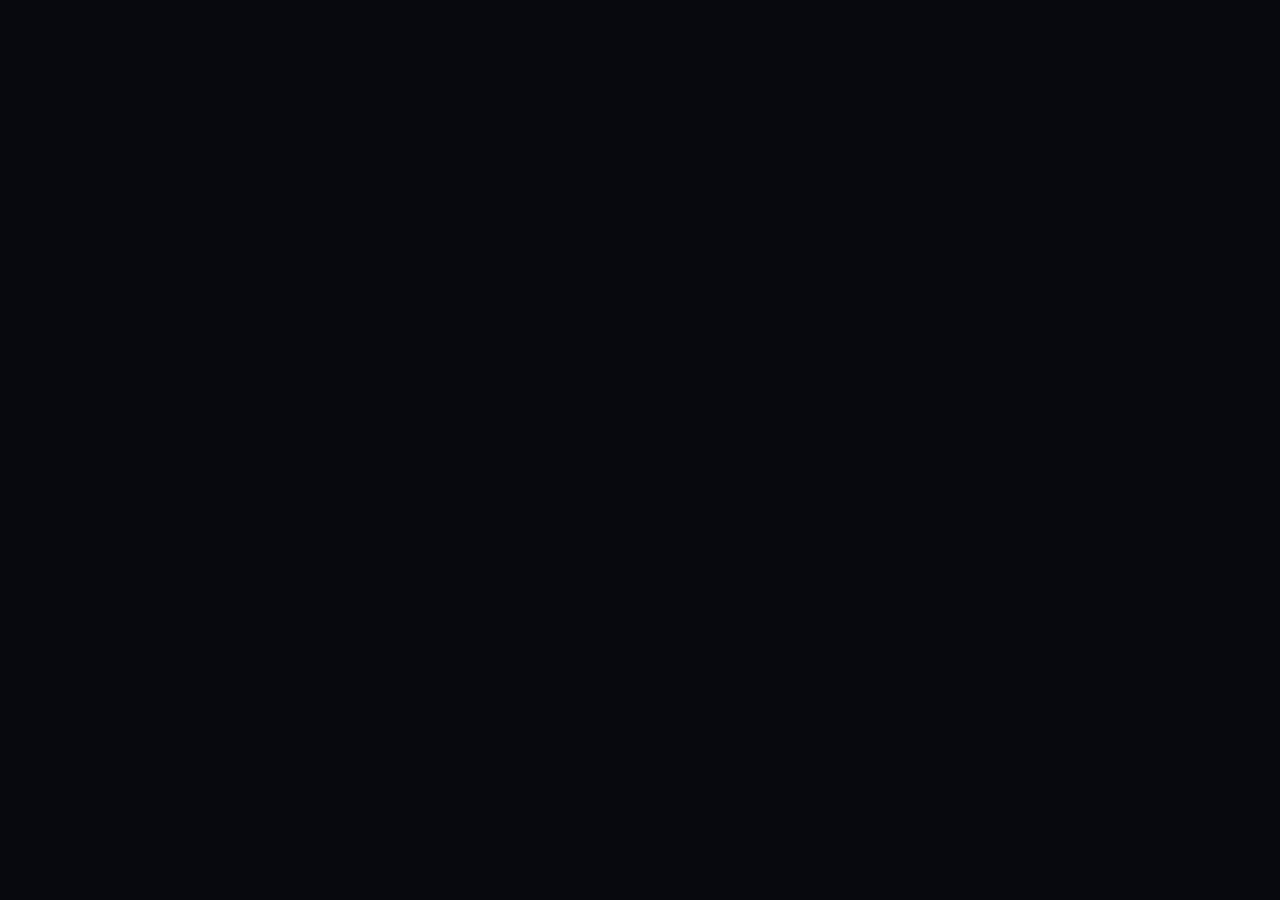
==== commit 1546c8fe: "Update index.html" ====
--- a/index.html
+++ b/index.html
@@ -1,2119 +1,379 @@
-```html
 <!DOCTYPE html>
 <html lang="es">
 <head>
   <meta charset="UTF-8" />
   <meta name="viewport" content="width=device-width, initial-scale=1.0" />
   <title>VIDA360 — Organización Estudiantil</title>
+  <link rel="preconnect" href="https://fonts.googleapis.com">
+  <link rel="preconnect" href="https://fonts.gstatic.com" crossorigin>
+  <link href="https://fonts.googleapis.com/css2?family=Inter:wght@400;500;600;700&display=swap" rel="stylesheet">
   <style>
     :root {
-      --bg-primary: #0b0f19;
-      --bg-secondary: #111827;
-      --bg-card: #1a2234;
-      --bg-hover: #243044;
-      --border: #2d3a4f;
-      --text-primary: #f1f5f9;
-      --text-secondary: #94a3b8;
-      --text-muted: #64748b;
-      --accent-purple: #8b5cf6;
-      --accent-purple-hover: #7c3aed;
-      --accent-green: #10b981;
-      --accent-green-dim: #059669;
-      --accent-blue: #3b82f6;
-      --priority-high: #ef4444;
-      --priority-medium: #f59e0b;
-      --priority-low: #22c55e;
-      --shadow: 0 4px 24px rgba(0, 0, 0, 0.35);
-      --radius: 12px;
-      --radius-sm: 8px;
-      --transition: 0.2s ease;
-      --sidebar-width: 260px;
-    }
-
-    * {
-      margin: 0;
-      padding: 0;
-      box-sizing: border-box;
-    }
+      --bg: #07090f;
+      --bg-elevated: #0d111c;
+      --bg-card: #121826;
+      --bg-card-hover: #171e2e;
+      --border: rgba(255,255,255,0.06);
+      --border-strong: rgba(255,255,255,0.1);
+      --text: #f0f2f5;
+      --text-secondary: #8b93a7;
+      --text-muted: #5c657a;
+      --accent: #7c5cfc;
+      --accent-soft: rgba(124, 92, 252, 0.15);
+      --accent-hover: #6a4df0;
+      --green: #22c55e;
+      --green-soft: rgba(34, 197, 94, 0.12);
+      --red: #ef4444;
+      --red-soft: rgba(239, 68, 68, 0.12);
+      --orange: #f59e0b;
+      --orange-soft: rgba(245, 158, 11, 0.12);
+      --blue: #3b82f6;
+      --radius: 14px;
+      --radius-sm: 10px;
+      --radius-xs: 8px;
+      --shadow: 0 8px 32px rgba(0,0,0,0.4);
+      --sidebar-w: 250px;
+      --transition: 0.18s cubic-bezier(0.4, 0, 0.2, 1);
+    }
+
+    * { margin: 0; padding: 0; box-sizing: border-box; }
 
     body {
-      font-family: 'Inter', -apple-system, BlinkMacSystemFont, 'Segoe UI', Roboto, Oxygen, Ubuntu, sans-serif;
-      background: var(--bg-primary);
-      color: var(--text-primary);
+      font-family: 'Inter', -apple-system, BlinkMacSystemFont, sans-serif;
+      background: var(--bg);
+      color: var(--text);
       line-height: 1.5;
       min-height: 100vh;
-      overflow-x: hidden;
-    }
-
-    /* Scrollbar */
-    ::-webkit-scrollbar { width: 8px; height: 8px; }
-    ::-webkit-scrollbar-track { background: var(--bg-secondary); }
-    ::-webkit-scrollbar-thumb { background: var(--border); border-radius: 4px; }
-    ::-webkit-scrollbar-thumb:hover { background: var(--text-muted); }
-
-    /* Layout */
-    .app {
-      display: flex;
-      min-height: 100vh;
-    }
-
-    /* Sidebar */
+      -webkit-font-smoothing: antialiased;
+    }
+
+    ::-webkit-scrollbar { width: 6px; height: 6px; }
+    ::-webkit-scrollbar-track { background: transparent; }
+    ::-webkit-scrollbar-thumb { background: rgba(255,255,255,0.1); border-radius: 3px; }
+    ::-webkit-scrollbar-thumb:hover { background: rgba(255,255,255,0.18); }
+
+    /* ========== LAYOUT ========== */
+    .app { display: flex; min-height: 100vh; }
+
+    /* ========== SIDEBAR ========== */
     .sidebar {
-      width: var(--sidebar-width);
-      background: var(--bg-secondary);
+      width: var(--sidebar-w);
+      background: var(--bg-elevated);
       border-right: 1px solid var(--border);
       display: flex;
       flex-direction: column;
       position: fixed;
-      top: 0;
-      left: 0;
-      height: 100vh;
+      inset: 0 auto 0 0;
       z-index: 100;
-      transition: transform var(--transition);
+      transition: transform 0.25s ease;
     }
 
     .sidebar-header {
-      padding: 24px 20px;
-      border-bottom: 1px solid var(--border);
+      padding: 22px 20px 18px;
       display: flex;
       align-items: center;
       gap: 12px;
     }
 
     .logo {
-      width: 36px;
-      height: 36px;
-      background: linear-gradient(135deg, var(--accent-purple), var(--accent-blue));
+      width: 34px; height: 34px;
+      background: linear-gradient(135deg, #7c5cfc 0%, #a78bfa 100%);
       border-radius: 10px;
-      display: flex;
-      align-items: center;
-      justify-content: center;
-      font-weight: 700;
-      font-size: 14px;
-      color: white;
+      display: grid; place-items: center;
+      font-weight: 700; font-size: 13px; color: #fff;
+      box-shadow: 0 4px 12px rgba(124, 92, 252, 0.35);
     }
 
     .logo-text {
-      font-size: 18px;
-      font-weight: 700;
-      letter-spacing: -0.5px;
-    }
-
-    .logo-text span {
-      color: var(--accent-purple);
-    }
-
-    .nav {
-      flex: 1;
-      padding: 16px 12px;
-      display: flex;
-      flex-direction: column;
-      gap: 4px;
-    }
+      font-size: 17px; font-weight: 700; letter-spacing: -0.4px;
+    }
+    .logo-text span { color: var(--accent); }
+
+    .nav { flex: 1; padding: 8px 12px; display: flex; flex-direction: column; gap: 2px; }
 
     .nav-item {
-      display: flex;
-      align-items: center;
-      gap: 12px;
-      padding: 12px 14px;
-      border-radius: var(--radius-sm);
+      display: flex; align-items: center; gap: 11px;
+      padding: 11px 13px;
+      border-radius: var(--radius-xs);
       color: var(--text-secondary);
-      cursor: pointer;
+      font-size: 13.5px; font-weight: 500;
+      cursor: pointer; border: none; background: none;
+      width: 100%; text-align: left;
       transition: all var(--transition);
-      font-size: 14px;
-      font-weight: 500;
-      border: none;
-      background: none;
-      width: 100%;
-      text-align: left;
-    }
-
-    .nav-item:hover {
-      background: var(--bg-hover);
-      color: var(--text-primary);
-    }
-
+    }
+    .nav-item:hover { background: rgba(255,255,255,0.04); color: var(--text); }
     .nav-item.active {
-      background: rgba(139, 92, 246, 0.15);
-      color: var(--accent-purple);
-    }
-
-    .nav-item svg {
-      width: 20px;
-      height: 20px;
-      flex-shrink: 0;
-    }
+      background: var(--accent-soft);
+      color: #c4b5fd;
+    }
+    .nav-item svg { width: 18px; height: 18px; flex-shrink: 0; opacity: 0.85; }
 
     .sidebar-footer {
       padding: 16px;
       border-top: 1px solid var(--border);
-      font-size: 12px;
+      font-size: 11px;
       color: var(--text-muted);
       text-align: center;
     }
 
-    /* Main content */
+    /* ========== MAIN ========== */
     .main {
       flex: 1;
-      margin-left: var(--sidebar-width);
+      margin-left: var(--sidebar-w);
       min-height: 100vh;
       display: flex;
       flex-direction: column;
     }
 
     .topbar {
-      padding: 16px 32px;
+      padding: 14px 28px;
       border-bottom: 1px solid var(--border);
-      background: var(--bg-secondary);
-      display: flex;
-      align-items: center;
-      justify-content: space-between;
-      position: sticky;
-      top: 0;
-      z-index: 50;
-    }
-
-    .topbar-left {
-      display: flex;
-      align-items: center;
-      gap: 16px;
-    }
-
-    .menu-toggle {
-      display: none;
-      background: none;
-      border: none;
-      color: var(--text-primary);
-      cursor: pointer;
-      padding: 8px;
-    }
-
-    .page-title {
-      font-size: 20px;
-      font-weight: 600;
-    }
-
-    .topbar-right {
-      display: flex;
-      align-items: center;
-      gap: 12px;
-    }
+      background: rgba(13, 17, 28, 0.85);
+      backdrop-filter: blur(12px);
+      display: flex; align-items: center; justify-content: space-between;
+      position: sticky; top: 0; z-index: 50;
+    }
+
+    .topbar-left { display: flex; align-items: center; gap: 14px; }
+    .menu-toggle { display: none; background: none; border: none; color: var(--text); cursor: pointer; padding: 6px; }
+    .page-title { font-size: 17px; font-weight: 600; letter-spacing: -0.2px; }
 
     .user-badge {
-      display: flex;
-      align-items: center;
-      gap: 10px;
-      padding: 6px 12px 6px 6px;
+      display: flex; align-items: center; gap: 9px;
+      padding: 5px 12px 5px 5px;
       background: var(--bg-card);
+      border: 1px solid var(--border);
       border-radius: 999px;
-      border: 1px solid var(--border);
-    }
-
+    }
     .user-avatar {
-      width: 32px;
-      height: 32px;
-      border-radius: 50%;
-      background: linear-gradient(135deg, var(--accent-purple), var(--accent-green));
-      display: flex;
-      align-items: center;
-      justify-content: center;
-      font-size: 13px;
-      font-weight: 600;
-    }
-
-    .content {
-      padding: 28px 32px;
-      flex: 1;
-    }
-
-    .view {
-      display: none;
-      animation: fadeIn 0.25s ease;
-    }
-
-    .view.active {
-      display: block;
-    }
-
-    @keyframes fadeIn {
-      from { opacity: 0; transform: translateY(8px); }
+      width: 28px; height: 28px; border-radius: 50%;
+      background: linear-gradient(135deg, #7c5cfc, #22c55e);
+      display: grid; place-items: center;
+      font-size: 11px; font-weight: 600;
+    }
+    .user-badge span { font-size: 12.5px; font-weight: 500; color: var(--text-secondary); }
+
+    .content { padding: 28px; flex: 1; }
+
+    .view { display: none; animation: fadeUp 0.22s ease; }
+    .view.active { display: block; }
+
+    @keyframes fadeUp {
+      from { opacity: 0; transform: translateY(6px); }
       to { opacity: 1; transform: translateY(0); }
     }
 
-    /* Cards */
+    /* ========== CARDS ========== */
     .card {
       background: var(--bg-card);
       border: 1px solid var(--border);
       border-radius: var(--radius);
       padding: 20px;
-      transition: border-color var(--transition), box-shadow var(--transition);
-    }
-
-    .card:hover {
-      border-color: rgba(139, 92, 246, 0.3);
-    }
+      transition: border-color var(--transition);
+    }
+    .card:hover { border-color: var(--border-strong); }
 
     .card-header {
-      display: flex;
-      align-items: center;
-      justify-content: space-between;
+      display: flex; align-items: center; justify-content: space-between;
       margin-bottom: 16px;
     }
-
     .card-title {
-      font-size: 15px;
-      font-weight: 600;
+      font-size: 13px; font-weight: 600;
       color: var(--text-secondary);
-    }
-
-    /* Buttons */
+      text-transform: uppercase;
+      letter-spacing: 0.4px;
+    }
+
+    /* ========== BUTTONS ========== */
     .btn {
-      display: inline-flex;
-      align-items: center;
-      justify-content: center;
-      gap: 8px;
-      padding: 10px 16px;
-      border-radius: var(--radius-sm);
-      font-size: 14px;
-      font-weight: 500;
-      cursor: pointer;
-      border: none;
+      display: inline-flex; align-items: center; justify-content: center; gap: 7px;
+      padding: 9px 15px;
+      border-radius: var(--radius-xs);
+      font-size: 13px; font-weight: 500;
+      cursor: pointer; border: none;
       transition: all var(--transition);
       font-family: inherit;
     }
-
     .btn-primary {
-      background: var(--accent-purple);
-      color: white;
-    }
-
-    .btn-primary:hover {
-      background: var(--accent-purple-hover);
-      transform: translateY(-1px);
-    }
-
+      background: var(--accent);
+      color: #fff;
+      box-shadow: 0 2px 10px rgba(124, 92, 252, 0.3);
+    }
+    .btn-primary:hover { background: var(--accent-hover); transform: translateY(-1px); }
     .btn-secondary {
-      background: var(--bg-hover);
-      color: var(--text-primary);
-      border: 1px solid var(--border);
-    }
-
-    .btn-secondary:hover {
-      background: var(--border);
-    }
-
-    .btn-ghost {
-      background: transparent;
-      color: var(--text-secondary);
-    }
-
-    .btn-ghost:hover {
-      background: var(--bg-hover);
-      color: var(--text-primary);
-    }
-
-    .btn-danger {
-      background: rgba(239, 68, 68, 0.15);
-      color: var(--priority-high);
-    }
-
-    .btn-danger:hover {
-      background: rgba(239, 68, 68, 0.25);
-    }
-
-    .btn-sm {
-      padding: 6px 12px;
-      font-size: 13px;
-    }
-
-    .btn-icon {
-      width: 36px;
-      height: 36px;
-      padding: 0;
-      border-radius: var(--radius-sm);
-    }
-
-    /* Forms */
-    .form-group {
-      margin-bottom: 16px;
-    }
-
+      background: rgba(255,255,255,0.04);
+      color: var(--text);
+      border: 1px solid var(--border);
+    }
+    .btn-secondary:hover { background: rgba(255,255,255,0.07); }
+    .btn-ghost { background: transparent; color: var(--text-secondary); }
+    .btn-ghost:hover { background: rgba(255,255,255,0.05); color: var(--text); }
+    .btn-sm { padding: 6px 11px; font-size: 12px; }
+    .btn-icon { width: 34px; height: 34px; padding: 0; border-radius: var(--radius-xs); }
+
+    /* ========== FORMS ========== */
+    .form-group { margin-bottom: 15px; }
     .form-label {
-      display: block;
-      font-size: 13px;
-      font-weight: 500;
-      color: var(--text-secondary);
-      margin-bottom: 6px;
-    }
-
-    .form-input,
-    .form-select,
-    .form-textarea {
+      display: block; font-size: 12px; font-weight: 500;
+      color: var(--text-secondary); margin-bottom: 6px;
+    }
+    .form-input, .form-select, .form-textarea {
       width: 100%;
-      padding: 10px 14px;
-      background: var(--bg-secondary);
-      border: 1px solid var(--border);
-      border-radius: var(--radius-sm);
-      color: var(--text-primary);
-      font-size: 14px;
+      padding: 10px 13px;
+      background: var(--bg);
+      border: 1px solid var(--border);
+      border-radius: var(--radius-xs);
+      color: var(--text);
+      font-size: 13.5px;
       font-family: inherit;
       transition: border-color var(--transition);
     }
-
-    .form-input:focus,
-    .form-select:focus,
-    .form-textarea:focus {
+    .form-input:focus, .form-select:focus, .form-textarea:focus {
       outline: none;
-      border-color: var(--accent-purple);
-    }
-
-    .form-textarea {
-      resize: vertical;
-      min-height: 80px;
-    }
-
-    .form-row {
-      display: grid;
-      grid-template-columns: 1fr 1fr;
-      gap: 16px;
-    }
-
-    .form-error {
-      color: var(--priority-high);
-      font-size: 12px;
-      margin-top: 4px;
-      display: none;
-    }
-
-    .form-input.error,
-    .form-select.error {
-      border-color: var(--priority-high);
-    }
-
-    /* Dashboard */
-    .dashboard-header {
-      margin-bottom: 28px;
-    }
-
+      border-color: var(--accent);
+      box-shadow: 0 0 0 3px var(--accent-soft);
+    }
+    .form-textarea { resize: vertical; min-height: 80px; }
+    .form-row { display: grid; grid-template-columns: 1fr 1fr; gap: 14px; }
+    .form-error { color: var(--red); font-size: 11.5px; margin-top: 4px; display: none; }
+    .form-input.error { border-color: var(--red); }
+
+    /* ========== DASHBOARD ========== */
+    .dashboard-header { margin-bottom: 26px; }
     .greeting {
-      font-size: 28px;
-      font-weight: 700;
-      letter-spacing: -0.5px;
-      margin-bottom: 4px;
-    }
-
-    .greeting span {
-      color: var(--accent-purple);
-    }
-
-    .current-date {
-      color: var(--text-secondary);
-      font-size: 15px;
-    }
+      font-size: 26px; font-weight: 700;
+      letter-spacing: -0.6px; margin-bottom: 3px;
+    }
+    .greeting span { color: #c4b5fd; }
+    .current-date { color: var(--text-secondary); font-size: 14px; }
 
     .stats-grid {
       display: grid;
       grid-template-columns: repeat(4, 1fr);
-      gap: 16px;
-      margin-bottom: 28px;
+      gap: 14px;
+      margin-bottom: 24px;
     }
 
     .stat-card {
       background: var(--bg-card);
       border: 1px solid var(--border);
       border-radius: var(--radius);
-      padding: 20px;
+      padding: 18px;
       position: relative;
       overflow: hidden;
     }
-
-    .stat-card::before {
+    .stat-card::after {
       content: '';
       position: absolute;
-      top: 0;
-      left: 0;
-      width: 4px;
-      height: 100%;
-    }
-
-    .stat-card.purple::before { background: var(--accent-purple); }
-    .stat-card.green::before { background: var(--accent-green); }
-    .stat-card.blue::before { background: var(--accent-blue); }
-    .stat-card.orange::before { background: var(--priority-medium); }
-
-    .stat-label {
-      font-size: 13px;
-      color: var(--text-secondary);
-      margin-bottom: 8px;
-    }
-
-    .stat-value {
-      font-size: 28px;
-      font-weight: 700;
-      letter-spacing: -0.5px;
-    }
-
-    .stat-sub {
-      font-size: 12px;
-      color: var(--text-muted);
-      margin-top: 4px;
-    }
+      top: 0; left: 0;
+      width: 3px; height: 100%;
+    }
+    .stat-card.purple::after { background: var(--accent); }
+    .stat-card.green::after { background: var(--green); }
+    .stat-card.blue::after { background: var(--blue); }
+    .stat-card.orange::after { background: var(--orange); }
+
+    .stat-label { font-size: 12px; color: var(--text-secondary); margin-bottom: 7px; }
+    .stat-value { font-size: 26px; font-weight: 700; letter-spacing: -0.5px; }
+    .stat-sub { font-size: 11.5px; color: var(--text-muted); margin-top: 3px; }
 
     .dashboard-grid {
       display: grid;
-      grid-template-columns: 1.5fr 1fr;
-      gap: 20px;
-    }
-
-    .task-list {
-      display: flex;
-      flex-direction: column;
-      gap: 10px;
-    }
+      grid-template-columns: 1.55fr 1fr;
+      gap: 16px;
+    }
+
+    .task-list { display: flex; flex-direction: column; gap: 8px; }
 
     .task-item {
-      display: flex;
-      align-items: center;
-      gap: 12px;
-      padding: 14px 16px;
-      background: var(--bg-secondary);
+      display: flex; align-items: center; gap: 12px;
+      padding: 13px 14px;
+      background: var(--bg);
       border: 1px solid var(--border);
       border-radius: var(--radius-sm);
       transition: all var(--transition);
       cursor: pointer;
     }
-
-    .task-item:hover {
-      border-color: rgba(139, 92, 246, 0.4);
-      background: var(--bg-hover);
-    }
-
-    .task-item.completed {
-      opacity: 0.55;
-    }
-
-    .task-item.completed .task-title {
-      text-decoration: line-through;
-      color: var(--text-muted);
-    }
+    .task-item:hover { border-color: rgba(124,92,252,0.3); background: var(--bg-card-hover); }
+    .task-item.completed { opacity: 0.5; }
+    .task-item.completed .task-title { text-decoration: line-through; color: var(--text-muted); }
 
     .task-check {
-      width: 20px;
-      height: 20px;
-      border: 2px solid var(--border);
+      width: 19px; height: 19px;
+      border: 2px solid rgba(255,255,255,0.12);
       border-radius: 6px;
-      display: flex;
-      align-items: center;
-      justify-content: center;
+      display: grid; place-items: center;
       flex-shrink: 0;
       transition: all var(--transition);
       cursor: pointer;
     }
-
-    .task-check.checked {
-      background: var(--accent-green);
-      border-color: var(--accent-green);
-    }
-
-    .task-check.checked svg {
-      display: block;
-    }
-
-    .task-check svg {
-      display: none;
-      width: 12px;
-      height: 12px;
-      color: white;
-    }
-
-    .task-info {
-      flex: 1;
-      min-width: 0;
-    }
-
+    .task-check.checked { background: var(--green); border-color: var(--green); }
+    .task-check.checked svg { display: block; }
+    .task-check svg { display: none; width: 11px; height: 11px; color: #fff; }
+
+    .task-info { flex: 1; min-width: 0; }
     .task-title {
-      font-size: 14px;
-      font-weight: 500;
-      white-space: nowrap;
-      overflow: hidden;
-      text-overflow: ellipsis;
-    }
-
+      font-size: 13.5px; font-weight: 500;
+      white-space: nowrap; overflow: hidden; text-overflow: ellipsis;
+    }
     .task-meta {
-      display: flex;
-      align-items: center;
-      gap: 10px;
-      margin-top: 4px;
-      font-size: 12px;
-      color: var(--text-muted);
+      display: flex; align-items: center; gap: 8px;
+      margin-top: 3px; font-size: 11.5px; color: var(--text-muted);
     }
 
     .priority-badge {
-      padding: 2px 8px;
-      border-radius: 999px;
-      font-size: 11px;
-      font-weight: 600;
-      text-transform: uppercase;
-    }
-
-    .priority-high { background: rgba(239, 68, 68, 0.15); color: var(--priority-high); }
-    .priority-medium { background: rgba(245, 158, 11, 0.15); color: var(--priority-medium); }
-    .priority-low { background: rgba(34, 197, 94, 0.15); color: var(--priority-low); }
+      padding: 2px 7px; border-radius: 999px;
+      font-size: 10.5px; font-weight: 600; text-transform: uppercase;
+    }
+    .priority-high { background: var(--red-soft); color: #f87171; }
+    .priority-medium { background: var(--orange-soft); color: #fbbf24; }
+    .priority-low { background: var(--green-soft); color: #4ade80; }
 
     .subject-tag {
-      background: rgba(139, 92, 246, 0.12);
-      color: var(--accent-purple);
-      padding: 2px 8px;
-      border-radius: 999px;
-      font-size: 11px;
-      font-weight: 500;
-    }
-
-    .progress-ring {
-      width: 120px;
-      height: 120px;
-      margin: 0 auto 16px;
-    }
-
-    .progress-ring circle {
-      fill: none;
-      stroke-width: 8;
-      stroke-linecap: round;
-    }
-
-    .progress-ring .bg {
-      stroke: var(--border);
-    }
-
+      background: var(--accent-soft);
+      color: #c4b5fd;
+      padding: 2px 7px; border-radius: 999px;
+      font-size: 10.5px; font-weight: 500;
+    }
+
+    .progress-ring { width: 110px; height: 110px; margin: 0 auto 14px; }
+    .progress-ring circle { fill: none; stroke-width: 7; stroke-linecap: round; }
+    .progress-ring .bg { stroke: rgba(255,255,255,0.06); }
     .progress-ring .progress {
-      stroke: var(--accent-green);
-      stroke-dasharray: 314;
-      stroke-dashoffset: 314;
+      stroke: var(--green);
+      stroke-dasharray: 283;
+      stroke-dashoffset: 283;
       transition: stroke-dashoffset 0.6s ease;
       transform: rotate(-90deg);
       transform-origin: 50% 50%;
     }
-
-    .progress-text {
-      text-align: center;
-    }
-
-    .progress-percent {
-      font-size: 32px;
-      font-weight: 700;
-    }
-
-    .progress-label {
-      font-size: 13px;
+    .progress-text { text-align: center; }
+    .progress-percent { font-size: 28px; font-weight: 700; }
+    .progress-label { font-size: 12px; color: var(--text-secondary); }
+
+    .next-deadline {
+      margin-top: 18px; padding-top: 14px;
+      border-top: 1px solid var(--border);
+    }
+    .next-deadline-title { font-size: 12px; color: var(--text-secondary); margin-bottom: 6px; }
+    .next-deadline-content { font-size: 14px; font-weight: 500; }
+    .next-deadline-date { font-size: 12px; color: #c4b5fd; margin-top: 3px; }
+
+    /* ========== TASKS ========== */
+    .view-header {
+      display: flex; align-items: center; justify-content: space-between;
+      margin-bottom: 20px; flex-wrap: wrap; gap: 12px;
+    }
+    .filters { display: flex; gap: 6px; flex-wrap: wrap; }
+
+    .filter-btn {
+      padding: 6px 13px; border-radius: 999px;
+      font-size: 12.5px; font-weight: 500;
+      background: var(--bg-card);
+      border: 1px solid var(--border);
       color: var(--text-secondary);
-    }
-
-    .next-deadline {
-      margin-top: 20px;
-      padding-top: 16px;
-      border-top: 1px solid var(--border);
-    }
-
-    .next-deadline-title {
-      font-size: 13px;
-      color: var(--text-secondary);
-      margin-bottom: 8px;
-    }
-
-    .next-deadline-content {
-      font-size: 15px;
-      font-weight: 500;
-    }
-
-    .next-deadline-date {
-      font-size: 13px;
-      color: var(--accent-purple);
-      margin-top: 4px;
-    }
-
-    /* Tasks view */
-    .view-header {
-      display: flex;
-      align-items: center;
-      justify-content: space-between;
-      margin-bottom: 24px;
-      flex-wrap: wrap;
-      gap: 12px;
-    }
-
-    .filters {
-      display: flex;
-      gap: 8px;
-      flex-wrap: wrap;
-    }
-
-    .filter-btn {
-      padding: 6px 14px;
-      border-radius: 999px;
-      font-size: 13px;
-      font-weight: 500;
-      background: var(--bg-card);
-      border: 1px solid var(--border);
-      color: var(--text-secondary);
-      cursor: pointer;
-      transition: all var(--transition);
-    }
-
-    .filter-btn:hover,
-    .filter-btn.active {
-      background: rgba(139, 92, 246, 0.15);
-      border-color: var(--accent-purple);
-      color: var(--accent-purple);
-    }
-
-    .tasks-table {
-      width: 100%;
-    }
-
-    .tasks-grid {
-      display: flex;
-      flex-direction: column;
-      gap: 10px;
-    }
-
-    .task-card {
-      display: flex;
-      align-items: center;
-      gap: 14px;
-      padding: 16px 18px;
-      background: var(--bg-card);
-      border: 1px solid var(--border);
-      border-radius: var(--radius);
-      transition: all var(--transition);
-    }
-
-    .task-card:hover {
-      border-color: rgba(139, 92, 246, 0.35);
-    }
-
-    .task-card.completed {
-      opacity: 0.6;
-    }
-
-    .task-card.completed .task-title {
-      text-decoration: line-through;
-      color: var(--text-muted);
-    }
-
-    .task-actions {
-      display: flex;
-      gap: 6px;
-      margin-left: auto;
-    }
-
-    .empty-state {
-      text-align: center;
-      padding: 48px 20px;
-      color: var(--text-muted);
-    }
-
-    .empty-state svg {
-      width: 48px;
-      height: 48px;
-      margin-bottom: 16px;
-      opacity: 0.4;
-    }
-
-    /* Calendar */
-    .calendar-header {
-      display: flex;
-      align-items: center;
-      justify-content: space-between;
-      margin-bottom: 20px;
-    }
-
-    .calendar-nav {
-      display: flex;
-      align-items: center;
-      gap: 12px;
-    }
-
-    .calendar-month {
-      font-size: 18px;
-      font-weight: 600;
-      min-width: 180px;
-      text-align: center;
-    }
-
-    .calendar-grid {
-      display: grid;
-      grid-template-columns: repeat(7, 1fr);
-      gap: 4px;
-    }
-
-    .calendar-day-name {
-      text-align: center;
-      font-size: 12px;
-      font-weight: 600;
-      color: var(--text-muted);
-      padding: 10px 0;
-      text-transform: uppercase;
-    }
-
-    .calendar-day {
-      aspect-ratio: 1;
-      min-height: 80px;
-      background: var(--bg-card);
-      border: 1px solid var(--border);
-      border-radius: var(--radius-sm);
-      padding: 8px;
-      cursor: pointer;
-      transition: all var(--transition);
-      position: relative;
-      display: flex;
-      flex-direction: column;
-    }
-
-    .calendar-day:hover {
-      border-color: var(--accent-purple);
-      background: var(--bg-hover);
-    }
-
-    .calendar-day.other-month {
-      opacity: 0.35;
-    }
-
-    .calendar-day.today {
-      border-color: var(--accent-purple);
-      background: rgba(139, 92, 246, 0.08);
-    }
-
-    .calendar-day.has-tasks::after {
-      content: '';
-      position: absolute;
-      bottom: 6px;
-      left: 50%;
-      transform: translateX(-50%);
-      width: 6px;
-      height: 6px;
-      background: var(--accent-green);
-      border-radius: 50%;
-    }
-
-    .day-number {
-      font-size: 13px;
-      font-weight: 500;
-    }
-
-    .day-tasks {
-      margin-top: 4px;
-      display: flex;
-      flex-direction: column;
-      gap: 2px;
-      overflow: hidden;
-    }
-
-    .day-task-dot {
-      font-size: 10px;
-      color: var(--text-muted);
-      white-space: nowrap;
-      overflow: hidden;
-      text-overflow: ellipsis;
-    }
-
-    /* Focus / Pomodoro */
-    .focus-container {
-      max-width: 480px;
-      margin: 0 auto;
-      text-align: center;
-    }
-
-    .timer-display {
-      font-size: 72px;
-      font-weight: 700;
-      letter-spacing: -2px;
-      margin: 32px 0;
-      font-variant-numeric: tabular-nums;
-      color: var(--text-primary);
-    }
-
-    .timer-display.running {
-      color: var(--accent-purple);
-    }
-
-    .timer-options {
-      display: flex;
-      justify-content: center;
-      gap: 10px;
-      margin-bottom: 28px;
-    }
-
-    .timer-option {
-      padding: 10px 20px;
-      border-radius: 999px;
-      font-size: 14px;
-      font-weight: 500;
-      background: var(--bg-card);
-      border: 1px solid var(--border);
-      color: var(--text-secondary);
-      cursor: pointer;
-      transition: all var(--transition);
-    }
-
-    .timer-option:hover,
-    .timer-option.active {
-      background: rgba(139, 92, 246, 0.15);
-      border-color: var(--accent-purple);
-      color: var(--accent-purple);
-    }
-
-    .timer-controls {
-      display: flex;
-      justify-content: center;
-      gap: 12px;
-      margin-bottom: 32px;
-    }
-
-    .timer-btn {
-      width: 56px;
-      height: 56px;
-      border-radius: 50%;
-      display: flex;
-      align-items: center;
-      justify-content: center;
-      border: none;
-      cursor: pointer;
-      transition: all var(--transition);
-    }
-
-    .timer-btn.primary {
-      background: var(--accent-purple);
-      color: white;
-    }
-
-    .timer-btn.primary:hover {
-      background: var(--accent-purple-hover);
-      transform: scale(1.05);
-    }
-
-    .timer-btn.secondary {
-      background: var(--bg-card);
-      border: 1px solid var(--border);
-      color: var(--text-primary);
-    }
-
-    .timer-btn.secondary:hover {
-      background: var(--bg-hover);
-    }
-
-    .sessions-count {
-      font-size: 15px;
-      color: var(--text-secondary);
-    }
-
-    .sessions-count strong {
-      color: var(--accent-green);
-      font-size: 20px;
-    }
-
-    /* Stats */
-    .stats-layout {
-      display: grid;
-      grid-template-columns: 1fr 1fr;
-      gap: 20px;
-    }
-
-    .chart-container {
-      height: 220px;
-      display: flex;
-      align-items: flex-end;
-      justify-content: space-around;
-      gap: 8px;
-      padding: 20px 10px 0;
-    }
-
-    .chart-bar-wrapper {
-      display: flex;
-      flex-direction: column;
-      align-items: center;
-      flex: 1;
-      height: 100%;
-      justify-content: flex-end;
-    }
-
-    .chart-bar {
-      width: 100%;
-      max-width: 40px;
-      background: linear-gradient(180deg, var(--accent-purple), var(--accent-blue));
-      border-radius: 6px 6px 0 0;
-      transition: height 0.5s ease;
-      min-height: 4px;
-    }
-
-    .chart-label {
-      font-size: 11px;
-      color: var(--text-muted);
-      margin-top: 8px;
-    }
-
-    .activity-list {
-      display: flex;
-      flex-direction: column;
-      gap: 10px;
-      max-height: 280px;
-      overflow-y: auto;
-    }
-
-    .activity-item {
-      display: flex;
-      align-items: center;
-      gap: 12px;
-      padding: 12px;
-      background: var(--bg-secondary);
-      border-radius: var(--radius-sm);
-      font-size: 13px;
-    }
-
-    .activity-dot {
-      width: 8px;
-      height: 8px;
-      border-radius: 50%;
-      flex-shrink: 0;
-    }
-
-    .activity-dot.created { background: var(--accent-blue); }
-    .activity-dot.completed { background: var(--accent-green); }
-    .activity-dot.deleted { background: var(--priority-high); }
-
-    .activity-text {
-      flex: 1;
-      color: var(--text-secondary);
-    }
-
-    .activity-time {
-      font-size: 12px;
-      color: var(--text-muted);
-    }
-
-    /* Modal */
-    .modal-overlay {
-      position: fixed;
-      inset: 0;
-      background: rgba(0, 0, 0, 0.65);
-      display: flex;
-      align-items: center;
-      justify-content: center;
-      z-index: 200;
-      opacity: 0;
-      visibility: hidden;
-      transition: all 0.2s ease;
-      padding: 20px;
-    }
-
-    .modal-overlay.open {
-      opacity: 1;
-      visibility: visible;
-    }
-
-    .modal {
-      background: var(--bg-card);
-      border: 1px solid var(--border);
-      border-radius: var(--radius);
-      width: 100%;
-      max-width: 480px;
-      max-height: 90vh;
-      overflow-y: auto;
-      transform: scale(0.95) translateY(10px);
-      transition: transform 0.2s ease;
-      box-shadow: var(--shadow);
-    }
-
-    .modal-overlay.open .modal {
-      transform: scale(1) translateY(0);
-    }
-
-    .modal-header {
-      display: flex;
-      align-items: center;
-      justify-content: space-between;
-      padding: 20px 24px;
-      border-bottom: 1px solid var(--border);
-    }
-
-    .modal-title {
-      font-size: 18px;
-      font-weight: 600;
-    }
-
-    .modal-close {
-      background: none;
-      border: none;
-      color: var(--text-muted);
-      cursor: pointer;
-      padding: 4px;
-      border-radius: 6px;
-    }
-
-    .modal-close:hover {
-      background: var(--bg-hover);
-      color: var(--text-primary);
-    }
-
-    .modal-body {
-      padding: 24px;
-    }
-
-    .modal-footer {
-      display: flex;
-      justify-content: flex-end;
-      gap: 10px;
-      padding: 16px 24px;
-      border-top: 1px solid var(--border);
-    }
-
-    /* Toast */
-    .toast-container {
-      position: fixed;
-      bottom: 24px;
-      right: 24px;
-      z-index: 300;
-      display: flex;
-      flex-direction: column;
-      gap: 8px;
-    }
-
-    .toast {
-      background: var(--bg-card);
-      border: 1px solid var(--border);
-      border-radius: var(--radius-sm);
-      padding: 14px 18px;
-      font-size: 14px;
-      box-shadow: var(--shadow);
-      animation: slideIn 0.3s ease;
-      display: flex;
-      align-items: center;
-      gap: 10px;
-      min-width: 260px;
-    }
-
-    .toast.success { border-left: 3px solid var(--accent-green); }
-    .toast.error { border-left: 3px solid var(--priority-high); }
-    .toast.info { border-left: 3px solid var(--accent-blue); }
-
-    @keyframes slideIn {
-      from { transform: translateX(100%); opacity: 0; }
-      to { transform: translateX(0); opacity: 1; }
-    }
-
-    /* Responsive */
-    @media (max-width: 1024px) {
-      .stats-grid { grid-template-columns: repeat(2, 1fr); }
-      .dashboard-grid { grid-template-columns: 1fr; }
-      .stats-layout { grid-template-columns: 1fr; }
-    }
-
-    @media (max-width: 768px) {
-      .sidebar {
-        transform: translateX(-100%);
-      }
-      .sidebar.open {
-        transform: translateX(0);
-      }
-      .main {
-        margin-left: 0;
-      }
-      .menu-toggle {
-        display: block;
-      }
-      .content {
-        padding: 20px 16px;
-      }
-      .topbar {
-        padding: 12px 16px;
-      }
-      .stats-grid {
-        grid-template-columns: 1fr 1fr;
-      }
-      .form-row {
-        grid-template-columns: 1fr;
-      }
-      .calendar-day {
-        min-height: 56px;
-        padding: 4px;
-      }
-      .day-tasks { display: none; }
-      .timer-display {
-        font-size: 56px;
-      }
-      .greeting {
-        font-size: 22px;
-      }
-    }
-
-    @media (max-width: 480px) {
-      .stats-grid {
-        grid-template-columns: 1fr;
-      }
-      .filters {
-        width: 100%;
-      }
-    }
-
-    /* Overlay for mobile sidebar */
-    .sidebar-overlay {
-      position: fixed;
-      inset: 0;
-      background: rgba(0, 0, 0, 0.5);
-      z-index: 90;
-      opacity: 0;
-      visibility: hidden;
-      transition: all 0.2s;
-    }
-
-    .sidebar-overlay.open {
-      opacity: 1;
-      visibility: visible;
-    }
-  </style>
-</head>
-<body>
-  <div class="app">
-    <!-- Sidebar Overlay (mobile) -->
-    <div class="sidebar-overlay" id="sidebarOverlay"></div>
-
-    <!-- Sidebar -->
-    <aside class="sidebar" id="sidebar">
-      <div class="sidebar-header">
-        <div class="logo">V</div>
-        <div class="logo-text">VIDA<span>360</span></div>
-      </div>
-      <nav class="nav">
-        <button class="nav-item active" data-view="dashboard">
-          <svg viewBox="0 0 24 24" fill="none" stroke="currentColor" stroke-width="2"><path d="M3 9l9-7 9 7v11a2 2 0 01-2 2H5a2 2 0 01-2-2z"/><polyline points="9 22 9 12 15 12 15 22"/></svg>
-          Dashboard
-        </button>
-        <button class="nav-item" data-view="tasks">
-          <svg viewBox="0 0 24 24" fill="none" stroke="currentColor" stroke-width="2"><path d="M9 11l3 3L22 4"/><path d="M21 12v7a2 2 0 01-2 2H5a2 2 0 01-2-2V5a2 2 0 012-2h11"/></svg>
-          Tareas
-        </button>
-        <button class="nav-item" data-view="calendar">
-          <svg viewBox="0 0 24 24" fill="none" stroke="currentColor" stroke-width="2"><rect x="3" y="4" width="18" height="18" rx="2"/><line x1="16" y1="2" x2="16" y2="6"/><line x1="8" y1="2" x2="8" y2="6"/><line x1="3" y1="10" x2="21" y2="10"/></svg>
-          Calendario
-        </button>
-        <button class="nav-item" data-view="focus">
-          <svg viewBox="0 0 24 24" fill="none" stroke="currentColor" stroke-width="2"><circle cx="12" cy="12" r="10"/><polyline points="12 6 12 12 16 14"/></svg>
-          Modo Enfoque
-        </button>
-        <button class="nav-item" data-view="stats">
-          <svg viewBox="0 0 24 24" fill="none" stroke="currentColor" stroke-width="2"><line x1="18" y1="20" x2="18" y2="10"/><line x1="12" y1="20" x2="12" y2="4"/><line x1="6" y1="20" x2="6" y2="14"/></svg>
-          Estadísticas
-        </button>
-      </nav>
-      <div class="sidebar-footer">
-        VIDA360 · Organización estudiantil
-      </div>
-    </aside>
-
-    <!-- Main -->
-    <div class="main">
-      <header class="topbar">
-        <div class="topbar-left">
-          <button class="menu-toggle" id="menuToggle" aria-label="Menú">
-            <svg width="24" height="24" viewBox="0 0 24 24" fill="none" stroke="currentColor" stroke-width="2"><line x1="3" y1="12" x2="21" y2="12"/><line x1="3" y1="6" x2="21" y2="6"/><line x1="3" y1="18" x2="21" y2="18"/></svg>
-          </button>
-          <h1 class="page-title" id="pageTitle">Dashboard</h1>
-        </div>
-        <div class="topbar-right">
-          <div class="user-badge">
-            <div class="user-avatar">ES</div>
-            <span style="font-size:13px;font-weight:500">Estudiante</span>
-          </div>
-        </div>
-      </header>
-
-      <main class="content">
-        <!-- DASHBOARD -->
-        <section class="view active" id="view-dashboard">
-          <div class="dashboard-header">
-            <h2 class="greeting" id="greeting">¡Hola!</h2>
-            <p class="current-date" id="currentDate"></p>
-          </div>
-
-          <div class="stats-grid">
-            <div class="stat-card purple">
-              <div class="stat-label">Tareas pendientes</div>
-              <div class="stat-value" id="statPending">0</div>
-              <div class="stat-sub">por completar</div>
-            </div>
-            <div class="stat-card green">
-              <div class="stat-label">Completadas</div>
-              <div class="stat-value" id="statCompleted">0</div>
-              <div class="stat-sub">este mes</div>
-            </div>
-            <div class="stat-card blue">
-              <div class="stat-label">Progreso</div>
-              <div class="stat-value" id="statProgress">0%</div>
-              <div class="stat-sub">tareas totales</div>
-            </div>
-            <div class="stat-card orange">
-              <div class="stat-label">Próxima entrega</div>
-              <div class="stat-value" id="statNextDays" style="font-size:22px">—</div>
-              <div class="stat-sub" id="statNextTask">Sin entregas próximas</div>
-            </div>
-          </div>
-
-          <div class="dashboard-grid">
-            <div class="card">
-              <div class="card-header">
-                <h3 class="card-title">Tareas recientes</h3>
-                <button class="btn btn-sm btn-ghost" onclick="switchView('tasks')">Ver todas</button>
-              </div>
-              <div class="task-list" id="dashboardTasks"></div>
-            </div>
-
-            <div class="card">
-              <div class="card-header">
-                <h3 class="card-title">Progreso general</h3>
-              </div>
-              <div class="progress-ring">
-                <svg width="120" height="120" viewBox="0 0 120 120">
-                  <circle class="bg" cx="60" cy="60" r="50"></circle>
-                  <circle class="progress" id="progressCircle" cx="60" cy="60" r="50"></circle>
-                </svg>
-              </div>
-              <div class="progress-text">
-                <div class="progress-percent" id="progressPercent">0%</div>
-                <div class="progress-label">completado</div>
-              </div>
-              <div class="next-deadline">
-                <div class="next-deadline-title">Próxima entrega</div>
-                <div class="next-deadline-content" id="nextDeadlineTitle">—</div>
-                <div class="next-deadline-date" id="nextDeadlineDate"></div>
-              </div>
-            </div>
-          </div>
-        </section>
-
-        <!-- TASKS -->
-        <section class="view" id="view-tasks">
-          <div class="view-header">
-            <div class="filters">
-              <button class="filter-btn active" data-filter="all">Todas</button>
-              <button class="filter-btn" data-filter="pending">Pendientes</button>
-              <button class="filter-btn" data-filter="completed">Completadas</button>
-              <button class="filter-btn" data-filter="high">Alta prioridad</button>
-            </div>
-            <button class="btn btn-primary" id="btnNewTask">
-              <svg width="16" height="16" viewBox="0 0 24 24" fill="none" stroke="currentColor" stroke-width="2"><line x1="12" y1="5" x2="12" y2="19"/><line x1="5" y1="12" x2="19" y2="12"/></svg>
-              Nueva tarea
-            </button>
-          </div>
-          <div class="tasks-grid" id="tasksList"></div>
-        </section>
-
-        <!-- CALENDAR -->
-        <section class="view" id="view-calendar">
-          <div class="calendar-header">
-            <div class="calendar-nav">
-              <button class="btn btn-icon btn-secondary" id="calPrev" aria-label="Mes anterior">
-                <svg width="18" height="18" viewBox="0 0 24 24" fill="none" stroke="currentColor" stroke-width="2"><polyline points="15 18 9 12 15 6"/></svg>
-              </button>
-              <div class="calendar-month" id="calMonth"></div>
-              <button class="btn btn-icon btn-secondary" id="calNext" aria-label="Mes siguiente">
-                <svg width="18" height="18" viewBox="0 0 24 24" fill="none" stroke="currentColor" stroke-width="2"><polyline points="9 18 15 12 9 6"/></svg>
-              </button>
-            </div>
-            <button class="btn btn-secondary btn-sm" id="calToday">Hoy</button>
-          </div>
-          <div class="calendar-grid" id="calendarGrid"></div>
-        </section>
-
-        <!-- FOCUS -->
-        <section class="view" id="view-focus">
-          <div class="focus-container">
-            <h2 style="font-size:22px;font-weight:600;margin-bottom:8px">Modo Enfoque</h2>
-            <p style="color:var(--text-secondary);margin-bottom:8px">Técnica Pomodoro para maximizar tu productividad</p>
-
-            <div class="timer-options">
-              <button class="timer-option" data-minutes="15">15 min</button>
-              <button class="timer-option active" data-minutes="25">25 min</button>
-              <button class="timer-option" data-minutes="45">45 min</button>
-            </div>
-
-            <div class="timer-display" id="timerDisplay">25:00</div>
-
-            <div class="timer-controls">
-              <button class="timer-btn secondary" id="timerReset" aria-label="Reiniciar">
-                <svg width="22" height="22" viewBox="0 0 24 24" fill="none" stroke="currentColor" stroke-width="2"><polyline points="1 4 1 10 7 10"/><path d="M3.51 15a9 9 0 102.13-9.36L1 10"/></svg>
-              </button>
-              <button class="timer-btn primary" id="timerToggle" aria-label="Iniciar/Pausar">
-                <svg id="timerPlayIcon" width="24" height="24" viewBox="0 0 24 24" fill="currentColor"><polygon points="5 3 19 12 5 21 5 3"/></svg>
-                <svg id="timerPauseIcon" width="24" height="24" viewBox="0 0 24 24" fill="currentColor" style="display:none"><rect x="6" y="4" width="4" height="16"/><rect x="14" y="4" width="4" height="16"/></svg>
-              </button>
-            </div>
-
-            <div class="sessions-count">
-              Sesiones completadas hoy: <strong id="sessionsCount">0</strong>
-            </div>
-          </div>
-        </section>
-
-        <!-- STATS -->
-        <section class="view" id="view-stats">
-          <div class="stats-layout">
-            <div class="card">
-              <div class="card-header">
-                <h3 class="card-title">Productividad (últimos 7 días)</h3>
-              </div>
-              <div class="chart-container" id="productivityChart"></div>
-            </div>
-            <div class="card">
-              <div class="card-header">
-                <h3 class="card-title">Resumen</h3>
-              </div>
-              <div style="display:grid;grid-template-columns:1fr 1fr;gap:16px;margin-bottom:20px">
-                <div>
-                  <div style="font-size:13px;color:var(--text-secondary)">Completadas</div>
-                  <div style="font-size:28px;font-weight:700;color:var(--accent-green)" id="statsCompleted">0</div>
-                </div>
-                <div>
-                  <div style="font-size:13px;color:var(--text-secondary)">Pendientes</div>
-                  <div style="font-size:28px;font-weight:700;color:var(--accent-purple)" id="statsPending">0</div>
-                </div>
-                <div>
-                  <div style="font-size:13px;color:var(--text-secondary)">Tasa de éxito</div>
-                  <div style="font-size:28px;font-weight:700" id="statsRate">0%</div>
-                </div>
-                <div>
-                  <div style="font-size:13px;color:var(--text-secondary)">Sesiones Pomodoro</div>
-                  <div style="font-size:28px;font-weight:700;color:var(--accent-blue)" id="statsSessions">0</div>
-                </div>
-              </div>
-            </div>
-            <div class="card" style="grid-column:1/-1">
-              <div class="card-header">
-                <h3 class="card-title">Historial de actividad</h3>
-              </div>
-              <div class="activity-list" id="activityList"></div>
-            </div>
-          </div>
-        </section>
-      </main>
-    </div>
-  </div>
-
-  <!-- Modal Nueva/Editar Tarea -->
-  <div class="modal-overlay" id="taskModal">
-    <div class="modal">
-      <div class="modal-header">
-        <h3 class="modal-title" id="modalTitle">Nueva tarea</h3>
-        <button class="modal-close" id="modalClose" aria-label="Cerrar">
-          <svg width="20" height="20" viewBox="0 0 24 24" fill="none" stroke="currentColor" stroke-width="2"><line x1="18" y1="6" x2="6" y2="18"/><line x1="6" y1="6" x2="18" y2="18"/></svg>
-        </button>
-      </div>
-      <form id="taskForm">
-        <div class="modal-body">
-          <input type="hidden" id="taskId" />
-          <div class="form-group">
-            <label class="form-label" for="taskTitle">Título *</label>
-            <input class="form-input" type="text" id="taskTitle" placeholder="Ej: Ensayo de Historia" required maxlength="120" />
-            <div class="form-error" id="errorTitle">El título es obligatorio</div>
-          </div>
-          <div class="form-group">
-            <label class="form-label" for="taskSubject">Materia</label>
-            <input class="form-input" type="text" id="taskSubject" placeholder="Ej: Matemáticas" maxlength="60" list="subjectsList" />
-            <datalist id="subjectsList">
-              <option value="Matemáticas"></option>
-              <option value="Historia"></option>
-              <option value="Literatura"></option>
-              <option value="Física"></option>
-              <option value="Química"></option>
-              <option value="Inglés"></option>
-              <option value="Programación"></option>
-              <option value="Biología"></option>
-            </datalist>
-          </div>
-          <div class="form-row">
-            <div class="form-group">
-              <label class="form-label" for="taskDue">Fecha límite</label>
-              <input class="form-input" type="date" id="taskDue" />
-            </div>
-            <div class="form-group">
-              <label class="form-label" for="taskPriority">Prioridad</label>
-              <select class="form-select" id="taskPriority">
-                <option value="low">Baja</option>
-                <option value="medium" selected>Media</option>
-                <option value="high">Alta</option>
-              </select>
-            </div>
-          </div>
-          <div class="form-group">
-            <label class="form-label" for="taskDesc">Descripción (opcional)</label>
-            <textarea class="form-textarea" id="taskDesc" placeholder="Detalles adicionales..." maxlength="500"></textarea>
-          </div>
-        </div>
-        <div class="modal-footer">
-          <button type="button" class="btn btn-secondary" id="modalCancel">Cancelar</button>
-          <button type="submit" class="btn btn-primary" id="modalSubmit">Guardar tarea</button>
-        </div>
-      </form>
-    </div>
-  </div>
-
-  <!-- Toast container -->
-  <div class="toast-container" id="toastContainer"></div>
-
-  <script>
-    // ============================================
-    // VIDA360 — Aplicación de organización estudiantil
-    // ============================================
-
-    // ---------- Estado global ----------
-    const STORAGE_KEY = 'vida360_data';
-    let state = {
-      tasks: [],
-      activities: [],
-      sessionsToday: 0,
-      sessionsDate: null,
-      totalSessions: 0
-    };
-
-    let currentFilter = 'all';
-    let editingId = null;
-    let calendarDate = new Date();
-    let timerInterval = null;
-    let timerSeconds = 25 * 60;
-    let timerTotal = 25 * 60;
-    let timerRunning = false;
-
-    // ---------- Utilidades ----------
-    function uid() {
-      return Date.now().toString(36) + Math.random().toString(36).slice(2, 8);
-    }
-
-    function formatDate(dateStr) {
-      if (!dateStr) return '';
-      const d = new Date(dateStr + 'T00:00:00');
-      return d.toLocaleDateString('es-ES', { day: 'numeric', month: 'short', year: 'numeric' });
-    }
-
-    function daysUntil(dateStr) {
-      if (!dateStr) return null;
-      const today = new Date();
-      today.setHours(0, 0, 0, 0);
-      const target = new Date(dateStr + 'T00:00:00');
-      return Math.ceil((target - today) / (1000 * 60 * 60 * 24));
-    }
-
-    function getGreeting() {
-      const h = new Date().getHours();
-      if (h < 12) return '¡Buenos días';
-      if (h < 19) return '¡Buenas tardes';
-      return '¡Buenas noches';
-    }
-
-    function showToast(message, type = 'info') {
-      const container = document.getElementById('toastContainer');
-      const toast = document.createElement('div');
-      toast.className = `toast ${type}`;
-      toast.textContent = message;
-      container.appendChild(toast);
-      setTimeout(() => {
-        toast.style.opacity = '0';
-        toast.style.transform = 'translateX(100%)';
-        toast.style.transition = 'all 0.3s';
-        setTimeout(() => toast.remove(), 300);
-      }, 2800);
-    }
-
-    // ---------- Persistencia ----------
-    function loadState() {
-      try {
-        const raw = localStorage.getItem(STORAGE_KEY);
-        if (raw) {
-          const data = JSON.parse(raw);
-          state = { ...state, ...data };
-        } else {
-          seedDemoData();
-        }
-      } catch (e) {
-        console.warn('Error cargando datos, usando demo');
-        seedDemoData();
-      }
-      // Reset sesiones diarias
-      const today = new Date().toISOString().slice(0, 10);
-      if (state.sessionsDate !== today) {
-        state.sessionsToday = 0;
-        state.sessionsDate = today;
-        saveState();
-      }
-    }
-
-    function saveState() {
-      try {
-        localStorage.setItem(STORAGE_KEY, JSON.stringify(state));
-      } catch (e) {
-        console.warn('No se pudo guardar en LocalStorage');
-      }
-    }
-
-    function seedDemoData() {
-      const today = new Date();
-      const d = (offset) => {
-        const x = new Date(today);
-        x.setDate(x.getDate() + offset);
-        return x.toISOString().slice(0, 10);
-      };
-
-      state.tasks = [
-        { id: uid(), title: 'Ensayo de Literatura Latinoamericana', subject: 'Literatura', dueDate: d(2), priority: 'high', completed: false, description: 'Mínimo 1500 palabras sobre Borges', createdAt: d(-3) },
-        { id: uid(), title: 'Ejercicios de Cálculo - Capítulo 5', subject: 'Matemáticas', dueDate: d(1), priority: 'high', completed: false, description: '', createdAt: d(-2) },
-        { id: uid(), title: 'Lectura de Física Cuántica', subject: 'Física', dueDate: d(5), priority: 'medium', completed: false, description: 'Capítulos 3 y 4', createdAt: d(-1) },
-        { id: uid(), title: 'Proyecto de Programación Web', subject: 'Programación', dueDate: d(7), priority: 'high', completed: false, description: 'Entregar frontend + backend básico', createdAt: d(-4) },
-        { id: uid(), title: 'Resumen de Historia del Arte', subject: 'Historia', dueDate: d(-1), priority: 'medium', completed: true, description: '', createdAt: d(-8) },
-        { id: uid(), title: 'Práctica de laboratorio de Química', subject: 'Química', dueDate: d(3), priority: 'medium', completed: false, description: 'Preparar informe', createdAt: d(-2) },
-        { id: uid(), title: 'Vocabulario Unit 8 - Inglés', subject: 'Inglés', dueDate: d(0), priority: 'low', completed: true, description: '', createdAt: d(-5) },
-        { id: uid(), title: 'Presentación oral de Biología', subject: 'Biología', dueDate: d(4), priority: 'high', completed: false, description: 'Tema: Ecosistemas', createdAt: d(-1) }
-      ];
-
-      state.activities = [
-        { id: uid(), type: 'created', text: 'Creaste "Proyecto de Programación Web"', time: d(-4) },
-        { id: uid(), type: 'completed', text: 'Completaste "Vocabulario Unit 8"', time: d(0) },
-        { id: uid(), type: 'created', text: 'Creaste "Ensayo de Literatura"', time: d(-3) },
-        { id: uid(), type: 'completed', text: 'Completaste "Resumen de Historia del Arte"', time: d(-1) }
-      ];
-
-      state.sessionsToday = 2;
-      state.sessionsDate = today.toISOString().slice(0, 10);
-      state.totalSessions = 14;
-      saveState();
-    }
-
-    function addActivity(type, text) {
-      state.activities.unshift({
-        id: uid(),
-        type,
-        text,
-        time: new Date().toISOString().slice(0, 10)
-      });
-      if (state.activities.length > 50) state.activities.pop();
-      saveState();
-    }
-
-    // ---------- Navegación ----------
-    function switchView(viewName) {
-      document.querySelectorAll('.view').forEach(v => v.classList.remove('active'));
-      document.querySelectorAll('.nav-item').forEach(n => n.classList.remove('active'));
-
-      const view = document.getElementById('view-' + viewName);
-      if (view) view.classList.add('active');
-
-      const nav = document.querySelector(`.nav-item[data-view="${viewName}"]`);
-      if (nav) nav.classList.add('active');
-
-      const titles = {
-        dashboard: 'Dashboard',
-        tasks: 'Tareas',
-        calendar: 'Calendario',
-        focus: 'Modo Enfoque',
-        stats: 'Estadísticas'
-      };
-      document.getElementById('pageTitle').textContent = titles[viewName] || 'VIDA360';
-
-      // Cerrar sidebar en móvil
-      document.getElementById('sidebar').classList.remove('open');
-      document.getElementById('sidebarOverlay').classList.remove('open');
-
-      // Render según vista
-      if (viewName === 'dashboard') renderDashboard();
-      if (viewName === 'tasks') renderTasks();
-      if (viewName === 'calendar') renderCalendar();
-      if (viewName === 'stats') renderStats();
-      if (viewName === 'focus') updateTimerDisplay();
-    }
-
-    // ---------- Dashboard ----------
-    function renderDashboard() {
-      document.getElementById('greeting').innerHTML = `${getGreeting()}, <span>Estudiante</span>`;
-      document.getElementById('currentDate').textContent = new Date().toLocaleDateString('es-ES', {
-        weekday: 'long', year: 'numeric', month: 'long', day: 'numeric'
-      });
-
-      const pending = state.tasks.filter(t => !t.completed);
-      const completed = state.tasks.filter(t => t.completed);
-      const total = state.tasks.length;
-      const progress = total ? Math.round((completed.length / total) * 100) : 0;
-
-      document.getElementById('statPending').textContent = pending.length;
-      document.getElementById('statCompleted').textContent = completed.length;
-      document.getElementById('statProgress').textContent = progress + '%';
-
-      // Próxima entrega
-      const upcoming = pending
-        .filter(t => t.dueDate)
-        .sort((a, b) => a.dueDate.localeCompare(b.dueDate));
-
-      if (upcoming.length) {
-        const next = upcoming[0];
-        const days = daysUntil(next.dueDate);
-        document.getElementById('statNextDays').textContent = days === 0 ? 'Hoy' : days === 1 ? 'Mañana' : `${days}d`;
-        document.getElementById('statNextTask').textContent = next.title.slice(0, 28) + (next.title.length > 28 ? '…' : '');
-        document.getElementById('nextDeadlineTitle').textContent = next.title;
-        document.getElementById('nextDeadlineDate').textContent = formatDate(next.dueDate) + (next.subject ? ` · ${next.subject}` : '');
-      } else {
-        document.getElementById('statNextDays').textContent = '—';
-        document.getElementById('statNextTask').textContent = 'Sin entregas próximas';
-        document.getElementById('nextDeadlineTitle').textContent = 'No hay entregas próximas';
-        document.getElementById('nextDeadlineDate').textContent = '';
-      }
-
-      // Anillo de progreso
-      const circle = document.getElementById('progressCircle');
-      const offset = 314 - (314 * progress) / 100;
-      circle.style.strokeDashoffset = offset;
-      document.getElementById('progressPercent').textContent = progress + '%';
-
-      // Tareas recientes (máx 5)
-      const recent = [...state.tasks]
-        .sort((a, b) => (b.createdAt || '').localeCompare(a.createdAt || ''))
-        .slice(0, 5);
-
-      const container = document.getElementById('dashboardTasks');
-      if (!recent.length) {
-        container.innerHTML = '<div class="empty-state">No hay tareas aún</div>';
-        return;
-      }
-
-      container.innerHTML = recent.map(t => `
-        <div class="task-item ${t.completed ? 'completed' : ''}" data-id="${t.id}">
-          <div class="task-check ${t.completed ? 'checked' : ''}" onclick="toggleTask('${t.id}')">
-            <svg viewBox="0 0 24 24" fill="none" stroke="currentColor" stroke-width="3"><polyline points="20 6 9 17 4 12"/></svg>
-          </div>
-          <div class="task-info">
-            <div class="task-title">${escapeHtml(t.title)}</div>
-            <div class="task-meta">
-              ${t.subject ? `<span class="subject-tag">${escapeHtml(t.subject)}</span>` : ''}
-              <span class="priority-badge priority-${t.priority}">${priorityLabel(t.priority)}</span>
-              ${t.dueDate ? `<span>${formatDate(t.dueDate)}</span>` : ''}
-            </div>
-          </div>
-        </div>
-      `).join('');
-    }
-
-    // ---------- Tareas ----------
-    function renderTasks() {
-      let list = [...state.tasks];
-
-      if (currentFilter === 'pending') list = list.filter(t => !t.completed);
-      else if (currentFilter === 'completed') list = list.filter(t => t.completed);
-      else if (currentFilter === 'high') list = list.filter(t => t.priority === 'high' && !t.completed);
-
-      list.sort((a, b) => {
-        if (a.completed !== b.completed) return a.completed ? 1 : -1;
-        if (a.dueDate && b.dueDate) return a.dueDate.localeCompare(b.dueDate);
-        if (a.dueDate) return -1;
-        if (b.dueDate) return 1;
-        return 0;
-      });
-
-      const container = document.getElementById('tasksList');
-      if (!list.length) {
-        container.innerHTML = `
-          <div class="empty-state">
-            <svg viewBox="0 0 24 24" fill="none" stroke="currentColor" stroke-width="1.5"><path d="M9 11l3 3L22 4"/><path d="M21 12v7a2 2 0 01-2 2H5a2 2 0 01-2-2V5a2 2 0 012-2h11"/></svg>
-            <p>No hay tareas en esta vista</p>
-            <button class="btn btn-primary btn-sm" style="margin-top:12px" onclick="openTaskModal()">Crear primera tarea</button>
-          </div>`;
-        return;
-      }
-
-      container.innerHTML = list.map(t => `
-        <div class="task-card ${t.completed ? 'completed' : ''}">
-          <div class="task-check ${t.completed ? 'checked' : ''}" onclick="toggleTask('${t.id}')">
-            <svg viewBox="0 0 24 24" fill="none" stroke="currentColor" stroke-width="3"><polyline points="20 6 9 17 4 12"/></svg>
-          </div>
-          <div class="task-info">
-            <div class="task-title">${escapeHtml(t.title)}</div>
-            <div class="task-meta">
-              ${t.subject ? `<span class="subject-tag">${escapeHtml(t.subject)}</span>` : ''}
-              <span class="priority-badge priority-${t.priority}">${priorityLabel(t.priority)}</span>
-              ${t.dueDate ? `<span>📅 ${formatDate(t.dueDate)}</span>` : ''}
-            </div>
-          </div>
-          <div class="task-actions">
-            <button class="btn btn-icon btn-ghost" onclick="openTaskModal('${t.id}')" title="Editar" aria-label="Editar">
-              <svg width="16" height="16" viewBox="0 0 24 24" fill="none" stroke="currentColor" stroke-width="2"><path d="M11 4H4a2 2 0 00-2 2v14a2 2 0 002 2h14a2 2 0 002-2v-7"/><path d="M18.5 2.5a2.121 2.121 0 013 3L12 15l-4 1 1-4 9.5-9.5z"/></svg>
-            </button>
-            <button class="btn btn-icon btn-ghost" onclick="deleteTask('${t.id}')" title="Eliminar" aria-label="Eliminar">
-              <svg width="16" height="16" viewBox="0 0 24 24" fill="none" stroke="currentColor" stroke-width="2"><polyline points="3 6 5 6 21 6"/><path d="M19 6v14a2 2 0 01-2 2H7a2 2 0 01-2-2V6m3 0V4a2 2 0 012-2h4a2 2 0 012 2v2"/></svg>
-            </button>
-          </div>
-        </div>
-      `).join('');
-    }
-
-    function priorityLabel(p) {
-      return { high: 'Alta', medium: 'Media', low: 'Baja' }[p] || p;
-    }
-
-    function escapeHtml(str) {
-      const div = document.createElement('div');
-      div.textContent = str;
-      return div.innerHTML;
-    }
-
-    function toggleTask(id) {
-      const task = state.tasks.find(t => t.id === id);
-      if (!task) return;
-      task.completed = !task.completed;
-      addActivity(task.completed ? 'completed' : 'created',
-        task.completed ? `Completaste "${task.title}"` : `Reabriste "${task.title}"`);
-      saveState();
-      renderDashboard();
-      renderTasks();
-      showToast(task.completed ? '¡Tarea completada!' : 'Tarea marcada como pendiente', 'success');
-    }
-
-    function deleteTask(id) {
-      const task = state.tasks.find(t => t.id === id);
-      if (!task) return;
-      if (!confirm(`¿Eliminar "${task.title}"?`)) return;
-      state.tasks = state.tasks.filter(t => t.id !== id);
-      addActivity('deleted', `Eliminaste "${task.title}"`);
-      saveState();
-      renderDashboard();
-      renderTasks();
-      showToast('Tarea eliminada', 'info');
-    }
-
-    // ---------- Modal de tareas ----------
-    function openTaskModal(id = null) {
-      editingId = id;
-      const form = document.getElementById('taskForm');
-      form.reset();
-      document.getElementById('errorTitle').style.display = 'none';
-      document.getElementById('taskTitle').classList.remove('error');
-
-      if (id) {
-        const task = state.tasks.find(t => t.id === id);
-        if (!task) return;
-        document.getElementById('modalTitle').textContent = 'Editar tarea';
-        document.getElementById('taskId').value = task.id;
-        document.getElementById('taskTitle').value = task.title;
-        document.getElementById('taskSubject').value = task.subject || '';
-        document.getElementById('taskDue').value = task.dueDate || '';
-        document.getElementById('taskPriority').value = task.priority || 'medium';
-        document.getElementById('taskDesc').value = task.description || '';
-        document.getElementById('modalSubmit').textContent = 'Guardar cambios';
-      } else {
-        document.getElementById('modalTitle').textContent = 'Nueva tarea';
-        document.getElementById('taskId').value = '';
-        document.getElementById('modalSubmit').textContent = 'Crear tarea';
-      }
-
-      document.getElementById('taskModal').classList.add('open');
-      setTimeout(() => document.getElementById('taskTitle').focus(), 100);
-    }
-
-    function closeTaskModal() {
-      document.getElementById('taskModal').classList.remove('open');
-      editingId = null;
-    }
-
-    function handleTaskSubmit(e) {
-      e.preventDefault();
-      const titleInput = document.getElementById('taskTitle');
-      const title = titleInput.value.trim();
-
-      if (!title) {
-        titleInput.classList.add('error');
-        document.getElementById('errorTitle').style.display = 'block';
-        titleInput.focus();
-        return;
-      }
-
-      const data = {
-        title,
-        subject: document.getElementById('taskSubject').value.trim(),
-        dueDate: document.getElementById('taskDue').value || null,
-        priority: document.getElementById('taskPriority').value,
-        description: document.getElementById('taskDesc').value.trim()
-      };
-
-      if (editingId) {
-        const task = state.tasks.find(t => t.id === editingId);
-        if (task) {
-          Object.assign(task, data);
-          addActivity('created', `Editaste "${task.title}"`);
-          showToast('Tarea actualizada', 'success');
-        }
-      } else {
-        const newTask = {
-          id: uid(),
-          ...data,
-          completed: false,
-          createdAt: new Date().toISOString().slice(0, 10)
-        };
-        state.tasks.unshift(newTask);
-        addActivity('created', `Creaste "${newTask.title}"`);
-        showToast('Tarea creada', 'success');
-      }
-
-      saveState();
-      closeTaskModal();
-      renderDashboard();
-      renderTasks();
-      if (document.getElementById('view-calendar').classList.contains('active')) renderCalendar();
-    }
-
-    // ---------- Calendario ----------
-    function renderCalendar() {
-      const year = calendarDate.getFullYear();
-      const month = calendarDate.getMonth();
-
-      document.getElementById('calMonth').textContent =
-        calendarDate.toLocaleDateString('es-ES', { month: 'long', year: 'numeric' });
-
-      const firstDay = new Date(year, month, 1);
-      const startDay = (firstDay.getDay() + 6) % 7; // Lunes = 0
-      const daysInMonth = new Date(year, month + 1, 0).getDate();
-      const daysInPrev = new Date(year, month, 0).getDate();
-
-      const todayStr = new Date().toISOString().slice(0, 10);
-      const grid = document.getElementById('calendarGrid');
-
-      let html = ['Lun', 'Mar', 'Mié', 'Jue', 'Vie', 'Sáb', 'Dom']
-        .map(d => `<div class="calendar-day-name">${d}</div>`).join('');
-
-      // Días del mes anterior
-      for (let i = startDay - 1; i >= 0; i--) {
-        const day = daysInPrev - i;
-        html += `<div class="calendar-day other-month"><div class="day-number">${day}</div></div>`;
-      }
-
-      // Días del mes actual
-      for (let day = 1; day <= daysInMonth; day++) {
-        const dateStr = `${year}-${String(month + 1).padStart(2, '0')}-${String(day).padStart(2, '0')}`;
-        const isToday = dateStr === todayStr;
-        const dayTasks = state.tasks.filter(t => t.dueDate === dateStr && !t.completed);
-        const hasTasks = dayTasks.length > 0;
-
-        html += `
-          <div class="calendar-day ${isToday ? 'today' : ''} ${hasTasks ? 'has-tasks' : ''}" data-date="${dateStr}">
-            <div class="day-number">${day}</div>
-            <div class="day-tasks">
-              ${dayTasks.slice(0, 2).map(t => `<div class="day-task-dot">${escapeHtml(t.title)}</div>`).join('')}
-              ${dayTasks.length > 2 ? `<div class="day-task-dot">+${dayTasks.length - 2} más</div>` : ''}
-            </div>
-          </div>`;
-      }
-
-      // Días del mes siguiente
-      const totalCells = startDay + daysInMonth;
-      const remaining = totalCells % 7 === 0 ? 0 : 7 - (totalCells % 7);
-      for (let i = 1; i <= remaining; i++) {
-        html += `<div class="calendar-day other-month"><div class="day-number">${i}</div></div>`;
-      }
-
-      grid.innerHTML = html;
-    }
-
-    // ---------- Pomodoro ----------
-    function updateTimerDisplay() {
-      const m = Math.floor(timerSeconds / 60);
-      const s = timerSeconds % 60;
-      document.getElementById('timerDisplay').textContent =
-        `${String(m).padStart(2, '0')}:${String(s).padStart(2, '0')}`;
-      document.getElementById('timerDisplay').classList.toggle('running', timerRunning);
-      document.getElementById('sessionsCount').textContent = state.sessionsToday;
-    }
-
-    function setTimerMinutes(min) {
-      if (timerRunning) return;
-      timerTotal = min * 60;
-      timerSeconds = timerTotal;
-      document.querySelectorAll('.timer-option').forEach(btn => {
-        btn.classList.toggle('active', parseInt(btn.dataset.minutes) === min);
-      });
-      updateTimerDisplay();
-    }
-
-    function toggleTimer() {
-      if (timerRunning) {
-        clearInterval(timerInterval);
-        timerRunning = false;
-        document.getElementById('timerPlayIcon').style.display = 'block';
-        document.getElementById('timerPauseIcon').style.display = 'none';
-      } else {
-        timerRunning = true;
-        document.getElementById('timerPlayIcon').style.display = 'none';
-        document.getElementById('timerPauseIcon').style.display = 'block';
-        timerInterval = setInterval(() => {
-          timerSeconds--;
-          updateTimerDisplay();
-          if (timerSeconds <= 0) {
-            clearInterval(timerInterval);
-            timerRunning = false;
-            document.getElementById('timerPlayIcon').style.display = 'block';
-            document.getElementById('timerPauseIcon').style.display = 'none';
-            state.sessionsToday++;
-            state.totalSessions++;
-            saveState();
-            updateTimerDisplay();
-            showToast('¡Sesión completada! 🎉', 'success');
-            // Notificación del navegador si está permitido
-            if (Notification.permission === 'granted') {
-              new Notification('VIDA360', { body: '¡Sesión Pomodoro completada!' });
-            }
-            timerSeconds = timerTotal;
-            updateTimerDisplay();
-          }
-        }, 1000);
-      }
-      updateTimerDisplay();
-    }
-
-    function resetTimer() {
-      clearInterval(timerInterval);
-      timerRunning = false;
-      timerSeconds = timerTotal;
-      document.getElementById('timerPlayIcon').style.display = 'block';
-      document.getElementById('timerPauseIcon').style.display = 'none';
-      updateTimerDisplay();
-    }
-
-    // ---------- Estadísticas ----------
-    function renderStats() {
-      const completed = state.tasks.filter(t => t.completed).length;
-      const pending = state.tasks.filter(t => !t.completed).length;
-      const total = state.tasks.length;
-      const rate = total ? Math.round((completed / total) * 100) : 0;
-
-      document.getElementById('statsCompleted').textContent = completed;
-      document.getElementById('statsPending').textContent = pending;
-      document.getElementById('statsRate').textContent = rate + '%';
-      document.getElementById('statsSessions').textContent = state.totalSessions;
-
-      // Gráfica de últimos 7 días (completadas por día)
-      const chart = document.getElementById('productivityChart');
-      const days = [];
-      for (let i = 6; i >= 0; i--) {
-        const d = new Date();
-        d.setDate(d.getDate() - i);
-        days.push({
-          label: d.toLocaleDateString('es-ES', { weekday: 'short' }),
-          date: d.toISOString().slice(0, 10),
-          count: 0
-        });
-      }
-
-      // Contar actividades de tipo completed
-      state.activities.forEach(a => {
-        if (a.type === 'completed') {
-          const day = days.find(d => d.date === a.time);
-          if (day) day.count++;
-        }
-      });
-
-      // También contar tareas completadas (aproximación por createdAt si no hay actividad)
-      const maxCount = Math.max(...days.map(d => d.count), 1);
-
-      chart.innerHTML = days.map(d => {
-        const h = Math.max(4, (d.count / maxCount) * 160);
-        return `
-          <div class="chart-bar-wrapper">
-            <div class="chart-bar" style="height:${h}px" title="${d.count} completadas"></div>
-            <div class="chart-label">${d.label}</div>
-          </div>`;
-      }).join('');
-
-      // Historial
-      const list = document.getElementById('activityList');
-      if (!state.activities.length) {
-        list.innerHTML = '<div class="empty-state">Sin actividad registrada aún</div>';
-        return;
-      }
-
-      list.innerHTML = state.activities.slice(0, 15).map(a => `
-        <div class="activity-item">
-          <div class="activity-dot ${a.type}"></div>
-          <div class="activity-text">${escapeHtml(a.text)}</div>
-          <div class="activity-time">${formatDate(a.time)}</div>
-        </div>
-      `).join('');
-    }
-
-    // ---------- Event listeners ----------
-    document.addEventListener('DOMContentLoaded', () => {
-      loadState();
-
-      // Navegación
-      document.querySelectorAll('.nav-item').forEach(btn => {
-        btn.addEventListener('click', () => switchView(btn.dataset.view));
-      });
-
-      // Menú móvil
-      document.getElementById('menuToggle').addEventListener('click', () => {
-        document.getElementById('sidebar').classList.toggle('open');
-        document.getElementById('sidebarOverlay').classList.toggle('open');
-      });
-      document.getElementById('sidebarOverlay').addEventListener('click', () => {
-        document.getElementById('sidebar').classList.remove('open');
-        document.getElementById('sidebarOverlay').classList.remove('open');
-      });
-
-      // Filtros de tareas
-      document.querySelectorAll('.filter-btn').forEach(btn => {
-        btn.addEventListener('click', () => {
-          document.querySelectorAll('.filter-btn').forEach(b => b.classList.remove('active'));
-          btn.classList.add('active');
-          currentFilter = btn.dataset.filter;
-          renderTasks();
-        });
-      });
-
-      // Modal
-      document.getElementById('btnNewTask').addEventListener('click', () => openTaskModal());
-      document.getElementById('modalClose').addEventListener('click', closeTaskModal);
-      document.getElementById('modalCancel').addEventListener('click', closeTaskModal);
-      document.getElementById('taskModal').addEventListener('click', (e) => {
-        if (e.target === document.getElementById('taskModal')) closeTaskModal();
-      });
-      document.getElementById('taskForm').addEventListener('submit', handleTaskSubmit);
-
-      // Calendario
-      document.getElementById('calPrev').addEventListener('click', () => {
-        calendarDate.setMonth(calendarDate.getMonth() - 1);
-        renderCalendar();
-      });
-      document.getElementById('calNext').addEventListener('click', () => {
-        calendarDate.setMonth(calendarDate.getMonth() + 1);
-        renderCalendar();
-      });
-      document.getElementById('calToday').addEventListener('click', () => {
-        calendarDate = new Date();
-        renderCalendar();
-      });
-
-      // Timer
-      document.querySelectorAll('.timer-option').forEach(btn => {
-        btn.addEventListener('click', () => setTimerMinutes(parseInt(btn.dataset.minutes)));
-      });
-      document.getElementById('timerToggle').addEventListener('click', toggleTimer);
-      document.getElementById('timerReset').addEventListener('click', resetTimer);
-
-      // Solicitar permiso de notificaciones
-      if ('Notification' in window && Notification.permission === 'default') {
-        Notification.requestPermission();
-      }
-
-      // Render inicial
-      renderDashboard();
-      updateTimerDisplay();
-    });
-
-    // Exponer funciones globales necesarias para onclick
-    window.toggleTask = toggleTask;
-    window.deleteTask = deleteTask;
-    window.openTaskModal = openTaskModal;
-    window.switchView = switchView;
-  </script>
-</body>
-</html>
-```
+      cursor: pointer; transition: all var(--transition);
+    }
+    .filter-btn:hover, .filter-btn.active {
+      background: var(--accent-soft);
+      border
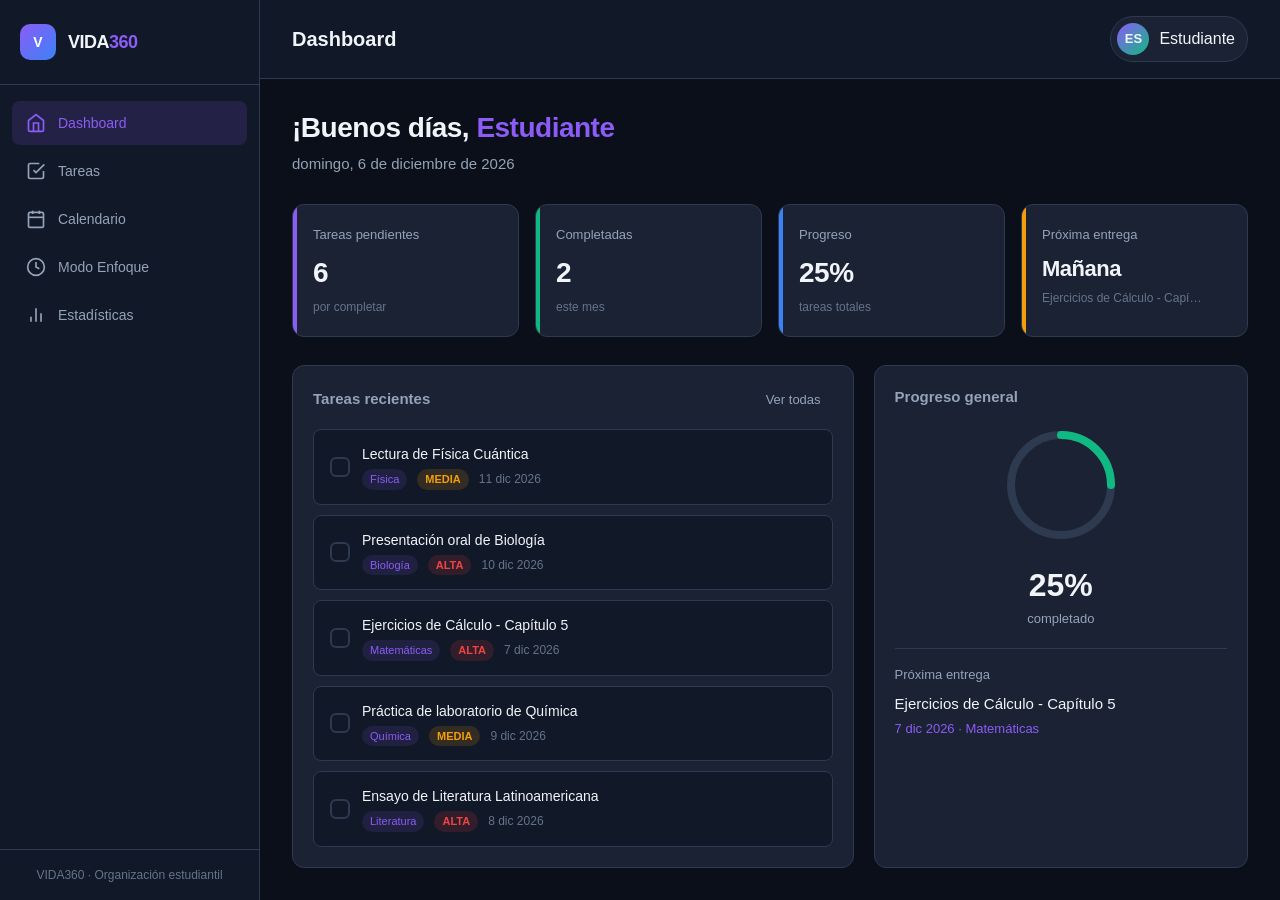
==== commit bcd8e284: "Update index.html" ====
--- a/index.html
+++ b/index.html
@@ -4,376 +4,350 @@
   <meta charset="UTF-8" />
   <meta name="viewport" content="width=device-width, initial-scale=1.0" />
   <title>VIDA360 — Organización Estudiantil</title>
-  <link rel="preconnect" href="https://fonts.googleapis.com">
-  <link rel="preconnect" href="https://fonts.gstatic.com" crossorigin>
-  <link href="https://fonts.googleapis.com/css2?family=Inter:wght@400;500;600;700&display=swap" rel="stylesheet">
-  <style>
-    :root {
-      --bg: #07090f;
-      --bg-elevated: #0d111c;
-      --bg-card: #121826;
-      --bg-card-hover: #171e2e;
-      --border: rgba(255,255,255,0.06);
-      --border-strong: rgba(255,255,255,0.1);
-      --text: #f0f2f5;
-      --text-secondary: #8b93a7;
-      --text-muted: #5c657a;
-      --accent: #7c5cfc;
-      --accent-soft: rgba(124, 92, 252, 0.15);
-      --accent-hover: #6a4df0;
-      --green: #22c55e;
-      --green-soft: rgba(34, 197, 94, 0.12);
-      --red: #ef4444;
-      --red-soft: rgba(239, 68, 68, 0.12);
-      --orange: #f59e0b;
-      --orange-soft: rgba(245, 158, 11, 0.12);
-      --blue: #3b82f6;
-      --radius: 14px;
-      --radius-sm: 10px;
-      --radius-xs: 8px;
-      --shadow: 0 8px 32px rgba(0,0,0,0.4);
-      --sidebar-w: 250px;
-      --transition: 0.18s cubic-bezier(0.4, 0, 0.2, 1);
-    }
-
-    * { margin: 0; padding: 0; box-sizing: border-box; }
-
-    body {
-      font-family: 'Inter', -apple-system, BlinkMacSystemFont, sans-serif;
-      background: var(--bg);
-      color: var(--text);
-      line-height: 1.5;
-      min-height: 100vh;
-      -webkit-font-smoothing: antialiased;
-    }
-
-    ::-webkit-scrollbar { width: 6px; height: 6px; }
-    ::-webkit-scrollbar-track { background: transparent; }
-    ::-webkit-scrollbar-thumb { background: rgba(255,255,255,0.1); border-radius: 3px; }
-    ::-webkit-scrollbar-thumb:hover { background: rgba(255,255,255,0.18); }
-
-    /* ========== LAYOUT ========== */
-    .app { display: flex; min-height: 100vh; }
-
-    /* ========== SIDEBAR ========== */
-    .sidebar {
-      width: var(--sidebar-w);
-      background: var(--bg-elevated);
-      border-right: 1px solid var(--border);
-      display: flex;
-      flex-direction: column;
-      position: fixed;
-      inset: 0 auto 0 0;
-      z-index: 100;
-      transition: transform 0.25s ease;
-    }
-
-    .sidebar-header {
-      padding: 22px 20px 18px;
-      display: flex;
-      align-items: center;
-      gap: 12px;
-    }
-
-    .logo {
-      width: 34px; height: 34px;
-      background: linear-gradient(135deg, #7c5cfc 0%, #a78bfa 100%);
-      border-radius: 10px;
-      display: grid; place-items: center;
-      font-weight: 700; font-size: 13px; color: #fff;
-      box-shadow: 0 4px 12px rgba(124, 92, 252, 0.35);
-    }
-
-    .logo-text {
-      font-size: 17px; font-weight: 700; letter-spacing: -0.4px;
-    }
-    .logo-text span { color: var(--accent); }
-
-    .nav { flex: 1; padding: 8px 12px; display: flex; flex-direction: column; gap: 2px; }
-
-    .nav-item {
-      display: flex; align-items: center; gap: 11px;
-      padding: 11px 13px;
-      border-radius: var(--radius-xs);
-      color: var(--text-secondary);
-      font-size: 13.5px; font-weight: 500;
-      cursor: pointer; border: none; background: none;
-      width: 100%; text-align: left;
-      transition: all var(--transition);
-    }
-    .nav-item:hover { background: rgba(255,255,255,0.04); color: var(--text); }
-    .nav-item.active {
-      background: var(--accent-soft);
-      color: #c4b5fd;
-    }
-    .nav-item svg { width: 18px; height: 18px; flex-shrink: 0; opacity: 0.85; }
-
-    .sidebar-footer {
-      padding: 16px;
-      border-top: 1px solid var(--border);
-      font-size: 11px;
-      color: var(--text-muted);
-      text-align: center;
-    }
-
-    /* ========== MAIN ========== */
-    .main {
-      flex: 1;
-      margin-left: var(--sidebar-w);
-      min-height: 100vh;
-      display: flex;
-      flex-direction: column;
-    }
-
-    .topbar {
-      padding: 14px 28px;
-      border-bottom: 1px solid var(--border);
-      background: rgba(13, 17, 28, 0.85);
-      backdrop-filter: blur(12px);
-      display: flex; align-items: center; justify-content: space-between;
-      position: sticky; top: 0; z-index: 50;
-    }
-
-    .topbar-left { display: flex; align-items: center; gap: 14px; }
-    .menu-toggle { display: none; background: none; border: none; color: var(--text); cursor: pointer; padding: 6px; }
-    .page-title { font-size: 17px; font-weight: 600; letter-spacing: -0.2px; }
-
-    .user-badge {
-      display: flex; align-items: center; gap: 9px;
-      padding: 5px 12px 5px 5px;
-      background: var(--bg-card);
-      border: 1px solid var(--border);
-      border-radius: 999px;
-    }
-    .user-avatar {
-      width: 28px; height: 28px; border-radius: 50%;
-      background: linear-gradient(135deg, #7c5cfc, #22c55e);
-      display: grid; place-items: center;
-      font-size: 11px; font-weight: 600;
-    }
-    .user-badge span { font-size: 12.5px; font-weight: 500; color: var(--text-secondary); }
-
-    .content { padding: 28px; flex: 1; }
-
-    .view { display: none; animation: fadeUp 0.22s ease; }
-    .view.active { display: block; }
-
-    @keyframes fadeUp {
-      from { opacity: 0; transform: translateY(6px); }
-      to { opacity: 1; transform: translateY(0); }
-    }
-
-    /* ========== CARDS ========== */
-    .card {
-      background: var(--bg-card);
-      border: 1px solid var(--border);
-      border-radius: var(--radius);
-      padding: 20px;
-      transition: border-color var(--transition);
-    }
-    .card:hover { border-color: var(--border-strong); }
-
-    .card-header {
-      display: flex; align-items: center; justify-content: space-between;
-      margin-bottom: 16px;
-    }
-    .card-title {
-      font-size: 13px; font-weight: 600;
-      color: var(--text-secondary);
-      text-transform: uppercase;
-      letter-spacing: 0.4px;
-    }
-
-    /* ========== BUTTONS ========== */
-    .btn {
-      display: inline-flex; align-items: center; justify-content: center; gap: 7px;
-      padding: 9px 15px;
-      border-radius: var(--radius-xs);
-      font-size: 13px; font-weight: 500;
-      cursor: pointer; border: none;
-      transition: all var(--transition);
-      font-family: inherit;
-    }
-    .btn-primary {
-      background: var(--accent);
-      color: #fff;
-      box-shadow: 0 2px 10px rgba(124, 92, 252, 0.3);
-    }
-    .btn-primary:hover { background: var(--accent-hover); transform: translateY(-1px); }
-    .btn-secondary {
-      background: rgba(255,255,255,0.04);
-      color: var(--text);
-      border: 1px solid var(--border);
-    }
-    .btn-secondary:hover { background: rgba(255,255,255,0.07); }
-    .btn-ghost { background: transparent; color: var(--text-secondary); }
-    .btn-ghost:hover { background: rgba(255,255,255,0.05); color: var(--text); }
-    .btn-sm { padding: 6px 11px; font-size: 12px; }
-    .btn-icon { width: 34px; height: 34px; padding: 0; border-radius: var(--radius-xs); }
-
-    /* ========== FORMS ========== */
-    .form-group { margin-bottom: 15px; }
-    .form-label {
-      display: block; font-size: 12px; font-weight: 500;
-      color: var(--text-secondary); margin-bottom: 6px;
-    }
-    .form-input, .form-select, .form-textarea {
-      width: 100%;
-      padding: 10px 13px;
-      background: var(--bg);
-      border: 1px solid var(--border);
-      border-radius: var(--radius-xs);
-      color: var(--text);
-      font-size: 13.5px;
-      font-family: inherit;
-      transition: border-color var(--transition);
-    }
-    .form-input:focus, .form-select:focus, .form-textarea:focus {
-      outline: none;
-      border-color: var(--accent);
-      box-shadow: 0 0 0 3px var(--accent-soft);
-    }
-    .form-textarea { resize: vertical; min-height: 80px; }
-    .form-row { display: grid; grid-template-columns: 1fr 1fr; gap: 14px; }
-    .form-error { color: var(--red); font-size: 11.5px; margin-top: 4px; display: none; }
-    .form-input.error { border-color: var(--red); }
-
-    /* ========== DASHBOARD ========== */
-    .dashboard-header { margin-bottom: 26px; }
-    .greeting {
-      font-size: 26px; font-weight: 700;
-      letter-spacing: -0.6px; margin-bottom: 3px;
-    }
-    .greeting span { color: #c4b5fd; }
-    .current-date { color: var(--text-secondary); font-size: 14px; }
-
-    .stats-grid {
-      display: grid;
-      grid-template-columns: repeat(4, 1fr);
-      gap: 14px;
-      margin-bottom: 24px;
-    }
-
-    .stat-card {
-      background: var(--bg-card);
-      border: 1px solid var(--border);
-      border-radius: var(--radius);
-      padding: 18px;
-      position: relative;
-      overflow: hidden;
-    }
-    .stat-card::after {
-      content: '';
-      position: absolute;
-      top: 0; left: 0;
-      width: 3px; height: 100%;
-    }
-    .stat-card.purple::after { background: var(--accent); }
-    .stat-card.green::after { background: var(--green); }
-    .stat-card.blue::after { background: var(--blue); }
-    .stat-card.orange::after { background: var(--orange); }
-
-    .stat-label { font-size: 12px; color: var(--text-secondary); margin-bottom: 7px; }
-    .stat-value { font-size: 26px; font-weight: 700; letter-spacing: -0.5px; }
-    .stat-sub { font-size: 11.5px; color: var(--text-muted); margin-top: 3px; }
-
-    .dashboard-grid {
-      display: grid;
-      grid-template-columns: 1.55fr 1fr;
-      gap: 16px;
-    }
-
-    .task-list { display: flex; flex-direction: column; gap: 8px; }
-
-    .task-item {
-      display: flex; align-items: center; gap: 12px;
-      padding: 13px 14px;
-      background: var(--bg);
-      border: 1px solid var(--border);
-      border-radius: var(--radius-sm);
-      transition: all var(--transition);
-      cursor: pointer;
-    }
-    .task-item:hover { border-color: rgba(124,92,252,0.3); background: var(--bg-card-hover); }
-    .task-item.completed { opacity: 0.5; }
-    .task-item.completed .task-title { text-decoration: line-through; color: var(--text-muted); }
-
-    .task-check {
-      width: 19px; height: 19px;
-      border: 2px solid rgba(255,255,255,0.12);
-      border-radius: 6px;
-      display: grid; place-items: center;
-      flex-shrink: 0;
-      transition: all var(--transition);
-      cursor: pointer;
-    }
-    .task-check.checked { background: var(--green); border-color: var(--green); }
-    .task-check.checked svg { display: block; }
-    .task-check svg { display: none; width: 11px; height: 11px; color: #fff; }
-
-    .task-info { flex: 1; min-width: 0; }
-    .task-title {
-      font-size: 13.5px; font-weight: 500;
-      white-space: nowrap; overflow: hidden; text-overflow: ellipsis;
-    }
-    .task-meta {
-      display: flex; align-items: center; gap: 8px;
-      margin-top: 3px; font-size: 11.5px; color: var(--text-muted);
-    }
-
-    .priority-badge {
-      padding: 2px 7px; border-radius: 999px;
-      font-size: 10.5px; font-weight: 600; text-transform: uppercase;
-    }
-    .priority-high { background: var(--red-soft); color: #f87171; }
-    .priority-medium { background: var(--orange-soft); color: #fbbf24; }
-    .priority-low { background: var(--green-soft); color: #4ade80; }
-
-    .subject-tag {
-      background: var(--accent-soft);
-      color: #c4b5fd;
-      padding: 2px 7px; border-radius: 999px;
-      font-size: 10.5px; font-weight: 500;
-    }
-
-    .progress-ring { width: 110px; height: 110px; margin: 0 auto 14px; }
-    .progress-ring circle { fill: none; stroke-width: 7; stroke-linecap: round; }
-    .progress-ring .bg { stroke: rgba(255,255,255,0.06); }
-    .progress-ring .progress {
-      stroke: var(--green);
-      stroke-dasharray: 283;
-      stroke-dashoffset: 283;
-      transition: stroke-dashoffset 0.6s ease;
-      transform: rotate(-90deg);
-      transform-origin: 50% 50%;
-    }
-    .progress-text { text-align: center; }
-    .progress-percent { font-size: 28px; font-weight: 700; }
-    .progress-label { font-size: 12px; color: var(--text-secondary); }
-
-    .next-deadline {
-      margin-top: 18px; padding-top: 14px;
-      border-top: 1px solid var(--border);
-    }
-    .next-deadline-title { font-size: 12px; color: var(--text-secondary); margin-bottom: 6px; }
-    .next-deadline-content { font-size: 14px; font-weight: 500; }
-    .next-deadline-date { font-size: 12px; color: #c4b5fd; margin-top: 3px; }
-
-    /* ========== TASKS ========== */
-    .view-header {
-      display: flex; align-items: center; justify-content: space-between;
-      margin-bottom: 20px; flex-wrap: wrap; gap: 12px;
-    }
-    .filters { display: flex; gap: 6px; flex-wrap: wrap; }
-
-    .filter-btn {
-      padding: 6px 13px; border-radius: 999px;
-      font-size: 12.5px; font-weight: 500;
-      background: var(--bg-card);
-      border: 1px solid var(--border);
-      color: var(--text-secondary);
-      cursor: pointer; transition: all var(--transition);
-    }
-    .filter-btn:hover, .filter-btn.active {
-      background: var(--accent-soft);
-      border
+  <link rel="stylesheet" href="style.css" />
+</head>
+<body>
+  <div class="app">
+    <!-- Overlay para móvil -->
+    <div class="sidebar-overlay" id="sidebarOverlay"></div>
+
+    <!-- Sidebar -->
+    <aside class="sidebar" id="sidebar">
+      <div class="sidebar-header">
+        <div class="logo">V</div>
+        <div class="logo-text">VIDA<span>360</span></div>
+      </div>
+
+      <nav class="nav">
+        <button class="nav-item active" data-view="dashboard">
+          <svg viewBox="0 0 24 24" fill="none" stroke="currentColor" stroke-width="2">
+            <path d="M3 9l9-7 9 7v11a2 2 0 01-2 2H5a2 2 0 01-2-2z"/>
+            <polyline points="9 22 9 12 15 12 15 22"/>
+          </svg>
+          Dashboard
+        </button>
+
+        <button class="nav-item" data-view="tasks">
+          <svg viewBox="0 0 24 24" fill="none" stroke="currentColor" stroke-width="2">
+            <path d="M9 11l3 3L22 4"/>
+            <path d="M21 12v7a2 2 0 01-2 2H5a2 2 0 01-2-2V5a2 2 0 012-2h11"/>
+          </svg>
+          Tareas
+        </button>
+
+        <button class="nav-item" data-view="calendar">
+          <svg viewBox="0 0 24 24" fill="none" stroke="currentColor" stroke-width="2">
+            <rect x="3" y="4" width="18" height="18" rx="2"/>
+            <line x1="16" y1="2" x2="16" y2="6"/>
+            <line x1="8" y1="2" x2="8" y2="6"/>
+            <line x1="3" y1="10" x2="21" y2="10"/>
+          </svg>
+          Calendario
+        </button>
+
+        <button class="nav-item" data-view="focus">
+          <svg viewBox="0 0 24 24" fill="none" stroke="currentColor" stroke-width="2">
+            <circle cx="12" cy="12" r="10"/>
+            <polyline points="12 6 12 12 16 14"/>
+          </svg>
+          Modo Enfoque
+        </button>
+
+        <button class="nav-item" data-view="stats">
+          <svg viewBox="0 0 24 24" fill="none" stroke="currentColor" stroke-width="2">
+            <line x1="18" y1="20" x2="18" y2="10"/>
+            <line x1="12" y1="20" x2="12" y2="4"/>
+            <line x1="6" y1="20" x2="6" y2="14"/>
+          </svg>
+          Estadísticas
+        </button>
+      </nav>
+
+      <div class="sidebar-footer">
+        VIDA360 · Organización estudiantil
+      </div>
+    </aside>
+
+    <!-- Contenido principal -->
+    <div class="main">
+      <header class="topbar">
+        <div class="topbar-left">
+          <button class="menu-toggle" id="menuToggle" aria-label="Menú">
+            <svg width="24" height="24" viewBox="0 0 24 24" fill="none" stroke="currentColor" stroke-width="2">
+              <line x1="3" y1="12" x2="21" y2="12"/>
+              <line x1="3" y1="6" x2="21" y2="6"/>
+              <line x1="3" y1="18" x2="21" y2="18"/>
+            </svg>
+          </button>
+          <h1 class="page-title" id="pageTitle">Dashboard</h1>
+        </div>
+
+        <div class="topbar-right">
+          <div class="user-badge">
+            <div class="user-avatar">ES</div>
+            <span>Estudiante</span>
+          </div>
+        </div>
+      </header>
+
+      <main class="content">
+        <!-- DASHBOARD -->
+        <section class="view active" id="view-dashboard">
+          <div class="dashboard-header">
+            <h2 class="greeting" id="greeting">¡Hola!</h2>
+            <p class="current-date" id="currentDate"></p>
+          </div>
+
+          <div class="stats-grid">
+            <div class="stat-card purple">
+              <div class="stat-label">Tareas pendientes</div>
+              <div class="stat-value" id="statPending">0</div>
+              <div class="stat-sub">por completar</div>
+            </div>
+            <div class="stat-card green">
+              <div class="stat-label">Completadas</div>
+              <div class="stat-value" id="statCompleted">0</div>
+              <div class="stat-sub">este mes</div>
+            </div>
+            <div class="stat-card blue">
+              <div class="stat-label">Progreso</div>
+              <div class="stat-value" id="statProgress">0%</div>
+              <div class="stat-sub">tareas totales</div>
+            </div>
+            <div class="stat-card orange">
+              <div class="stat-label">Próxima entrega</div>
+              <div class="stat-value" id="statNextDays" style="font-size:22px">—</div>
+              <div class="stat-sub" id="statNextTask">Sin entregas próximas</div>
+            </div>
+          </div>
+
+          <div class="dashboard-grid">
+            <div class="card">
+              <div class="card-header">
+                <h3 class="card-title">Tareas recientes</h3>
+                <button class="btn btn-sm btn-ghost" onclick="switchView('tasks')">Ver todas</button>
+              </div>
+              <div class="task-list" id="dashboardTasks"></div>
+            </div>
+
+            <div class="card">
+              <div class="card-header">
+                <h3 class="card-title">Progreso general</h3>
+              </div>
+              <div class="progress-ring">
+                <svg width="120" height="120" viewBox="0 0 120 120">
+                  <circle class="bg" cx="60" cy="60" r="50"></circle>
+                  <circle class="progress" id="progressCircle" cx="60" cy="60" r="50"></circle>
+                </svg>
+              </div>
+              <div class="progress-text">
+                <div class="progress-percent" id="progressPercent">0%</div>
+                <div class="progress-label">completado</div>
+              </div>
+              <div class="next-deadline">
+                <div class="next-deadline-title">Próxima entrega</div>
+                <div class="next-deadline-content" id="nextDeadlineTitle">—</div>
+                <div class="next-deadline-date" id="nextDeadlineDate"></div>
+              </div>
+            </div>
+          </div>
+        </section>
+
+        <!-- TAREAS -->
+        <section class="view" id="view-tasks">
+          <div class="view-header">
+            <div class="filters">
+              <button class="filter-btn active" data-filter="all">Todas</button>
+              <button class="filter-btn" data-filter="pending">Pendientes</button>
+              <button class="filter-btn" data-filter="completed">Completadas</button>
+              <button class="filter-btn" data-filter="high">Alta prioridad</button>
+            </div>
+            <button class="btn btn-primary" id="btnNewTask">
+              <svg width="16" height="16" viewBox="0 0 24 24" fill="none" stroke="currentColor" stroke-width="2">
+                <line x1="12" y1="5" x2="12" y2="19"/>
+                <line x1="5" y1="12" x2="19" y2="12"/>
+              </svg>
+              Nueva tarea
+            </button>
+          </div>
+          <div class="tasks-grid" id="tasksList"></div>
+        </section>
+
+        <!-- CALENDARIO -->
+        <section class="view" id="view-calendar">
+          <div class="calendar-header">
+            <div class="calendar-nav">
+              <button class="btn btn-icon btn-secondary" id="calPrev" aria-label="Mes anterior">
+                <svg width="18" height="18" viewBox="0 0 24 24" fill="none" stroke="currentColor" stroke-width="2">
+                  <polyline points="15 18 9 12 15 6"/>
+                </svg>
+              </button>
+              <div class="calendar-month" id="calMonth"></div>
+              <button class="btn btn-icon btn-secondary" id="calNext" aria-label="Mes siguiente">
+                <svg width="18" height="18" viewBox="0 0 24 24" fill="none" stroke="currentColor" stroke-width="2">
+                  <polyline points="9 18 15 12 9 6"/>
+                </svg>
+              </button>
+            </div>
+            <button class="btn btn-secondary btn-sm" id="calToday">Hoy</button>
+          </div>
+          <div class="calendar-grid" id="calendarGrid"></div>
+        </section>
+
+        <!-- MODO ENFOQUE -->
+        <section class="view" id="view-focus">
+          <div class="focus-container">
+            <h2 style="font-size:22px;font-weight:600;margin-bottom:8px">Modo Enfoque</h2>
+            <p style="color:var(--text-secondary);margin-bottom:8px">Técnica Pomodoro para maximizar tu productividad</p>
+
+            <div class="timer-options">
+              <button class="timer-option" data-minutes="15">15 min</button>
+              <button class="timer-option active" data-minutes="25">25 min</button>
+              <button class="timer-option" data-minutes="45">45 min</button>
+            </div>
+
+            <div class="timer-display" id="timerDisplay">25:00</div>
+
+            <div class="timer-controls">
+              <button class="timer-btn secondary" id="timerReset" aria-label="Reiniciar">
+                <svg width="22" height="22" viewBox="0 0 24 24" fill="none" stroke="currentColor" stroke-width="2">
+                  <polyline points="1 4 1 10 7 10"/>
+                  <path d="M3.51 15a9 9 0 102.13-9.36L1 10"/>
+                </svg>
+              </button>
+              <button class="timer-btn primary" id="timerToggle" aria-label="Iniciar/Pausar">
+                <svg id="timerPlayIcon" width="24" height="24" viewBox="0 0 24 24" fill="currentColor">
+                  <polygon points="5 3 19 12 5 21 5 3"/>
+                </svg>
+                <svg id="timerPauseIcon" width="24" height="24" viewBox="0 0 24 24" fill="currentColor" style="display:none">
+                  <rect x="6" y="4" width="4" height="16"/>
+                  <rect x="14" y="4" width="4" height="16"/>
+                </svg>
+              </button>
+            </div>
+
+            <div class="sessions-count">
+              Sesiones completadas hoy: <strong id="sessionsCount">0</strong>
+            </div>
+          </div>
+        </section>
+
+        <!-- ESTADÍSTICAS -->
+        <section class="view" id="view-stats">
+          <div class="stats-layout">
+            <div class="card">
+              <div class="card-header">
+                <h3 class="card-title">Productividad (últimos 7 días)</h3>
+              </div>
+              <div class="chart-container" id="productivityChart"></div>
+            </div>
+
+            <div class="card">
+              <div class="card-header">
+                <h3 class="card-title">Resumen</h3>
+              </div>
+              <div style="display:grid;grid-template-columns:1fr 1fr;gap:16px;margin-bottom:20px">
+                <div>
+                  <div style="font-size:13px;color:var(--text-secondary)">Completadas</div>
+                  <div style="font-size:28px;font-weight:700;color:var(--accent-green)" id="statsCompleted">0</div>
+                </div>
+                <div>
+                  <div style="font-size:13px;color:var(--text-secondary)">Pendientes</div>
+                  <div style="font-size:28px;font-weight:700;color:var(--accent-purple)" id="statsPending">0</div>
+                </div>
+                <div>
+                  <div style="font-size:13px;color:var(--text-secondary)">Tasa de éxito</div>
+                  <div style="font-size:28px;font-weight:700" id="statsRate">0%</div>
+                </div>
+                <div>
+                  <div style="font-size:13px;color:var(--text-secondary)">Sesiones Pomodoro</div>
+                  <div style="font-size:28px;font-weight:700;color:var(--accent-blue)" id="statsSessions">0</div>
+                </div>
+              </div>
+            </div>
+
+            <div class="card" style="grid-column:1/-1">
+              <div class="card-header">
+                <h3 class="card-title">Historial de actividad</h3>
+              </div>
+              <div class="activity-list" id="activityList"></div>
+            </div>
+          </div>
+        </section>
+      </main>
+    </div>
+  </div>
+
+  <!-- Modal Nueva / Editar Tarea -->
+  <div class="modal-overlay" id="taskModal">
+    <div class="modal">
+      <div class="modal-header">
+        <h3 class="modal-title" id="modalTitle">Nueva tarea</h3>
+        <button class="modal-close" id="modalClose" aria-label="Cerrar">
+          <svg width="20" height="20" viewBox="0 0 24 24" fill="none" stroke="currentColor" stroke-width="2">
+            <line x1="18" y1="6" x2="6" y2="18"/>
+            <line x1="6" y1="6" x2="18" y2="18"/>
+          </svg>
+        </button>
+      </div>
+
+      <form id="taskForm">
+        <div class="modal-body">
+          <input type="hidden" id="taskId" />
+
+          <div class="form-group">
+            <label class="form-label" for="taskTitle">Título *</label>
+            <input class="form-input" type="text" id="taskTitle" placeholder="Ej: Ensayo de Historia" required maxlength="120" />
+            <div class="form-error" id="errorTitle">El título es obligatorio</div>
+          </div>
+
+          <div class="form-group">
+            <label class="form-label" for="taskSubject">Materia</label>
+            <input class="form-input" type="text" id="taskSubject" placeholder="Ej: Matemáticas" maxlength="60" list="subjectsList" />
+            <datalist id="subjectsList">
+              <option value="Matemáticas"></option>
+              <option value="Historia"></option>
+              <option value="Literatura"></option>
+              <option value="Física"></option>
+              <option value="Química"></option>
+              <option value="Inglés"></option>
+              <option value="Programación"></option>
+              <option value="Biología"></option>
+            </datalist>
+          </div>
+
+          <div class="form-row">
+            <div class="form-group">
+              <label class="form-label" for="taskDue">Fecha límite</label>
+              <input class="form-input" type="date" id="taskDue" />
+            </div>
+            <div class="form-group">
+              <label class="form-label" for="taskPriority">Prioridad</label>
+              <select class="form-select" id="taskPriority">
+                <option value="low">Baja</option>
+                <option value="medium" selected>Media</option>
+                <option value="high">Alta</option>
+              </select>
+            </div>
+          </div>
+
+          <div class="form-group">
+            <label class="form-label" for="taskDesc">Descripción (opcional)</label>
+            <textarea class="form-textarea" id="taskDesc" placeholder="Detalles adicionales..." maxlength="500"></textarea>
+          </div>
+        </div>
+
+        <div class="modal-footer">
+          <button type="button" class="btn btn-secondary" id="modalCancel">Cancelar</button>
+          <button type="submit" class="btn btn-primary" id="modalSubmit">Guardar tarea</button>
+        </div>
+      </form>
+    </div>
+  </div>
+
+  <!-- Contenedor de toasts -->
+  <div class="toast-container" id="toastContainer"></div>
+
+  <script src="app.js"></script>
+</body>
+</html>
--- a/style.css
+++ b/style.css
@@ -0,0 +1,1159 @@
+:root {
+  --bg-primary: #0b0f19;
+  --bg-secondary: #111827;
+  --bg-card: #1a2234;
+  --bg-hover: #243044;
+  --border: #2d3a4f;
+  --text-primary: #f1f5f9;
+  --text-secondary: #94a3b8;
+  --text-muted: #64748b;
+  --accent-purple: #8b5cf6;
+  --accent-purple-hover: #7c3aed;
+  --accent-green: #10b981;
+  --accent-green-dim: #059669;
+  --accent-blue: #3b82f6;
+  --priority-high: #ef4444;
+  --priority-medium: #f59e0b;
+  --priority-low: #22c55e;
+  --shadow: 0 4px 24px rgba(0, 0, 0, 0.35);
+  --radius: 12px;
+  --radius-sm: 8px;
+  --transition: 0.2s ease;
+  --sidebar-width: 260px;
+}
+
+* {
+  margin: 0;
+  padding: 0;
+  box-sizing: border-box;
+}
+
+body {
+  font-family: 'Inter', -apple-system, BlinkMacSystemFont, 'Segoe UI', Roboto, Oxygen, Ubuntu, sans-serif;
+  background: var(--bg-primary);
+  color: var(--text-primary);
+  line-height: 1.5;
+  min-height: 100vh;
+  overflow-x: hidden;
+}
+
+/* Scrollbar */
+::-webkit-scrollbar { width: 8px; height: 8px; }
+::-webkit-scrollbar-track { background: var(--bg-secondary); }
+::-webkit-scrollbar-thumb { background: var(--border); border-radius: 4px; }
+::-webkit-scrollbar-thumb:hover { background: var(--text-muted); }
+
+/* Layout */
+.app {
+  display: flex;
+  min-height: 100vh;
+}
+
+/* Sidebar */
+.sidebar {
+  width: var(--sidebar-width);
+  background: var(--bg-secondary);
+  border-right: 1px solid var(--border);
+  display: flex;
+  flex-direction: column;
+  position: fixed;
+  top: 0;
+  left: 0;
+  height: 100vh;
+  z-index: 100;
+  transition: transform var(--transition);
+}
+
+.sidebar-header {
+  padding: 24px 20px;
+  border-bottom: 1px solid var(--border);
+  display: flex;
+  align-items: center;
+  gap: 12px;
+}
+
+.logo {
+  width: 36px;
+  height: 36px;
+  background: linear-gradient(135deg, var(--accent-purple), var(--accent-blue));
+  border-radius: 10px;
+  display: flex;
+  align-items: center;
+  justify-content: center;
+  font-weight: 700;
+  font-size: 14px;
+  color: white;
+}
+
+.logo-text {
+  font-size: 18px;
+  font-weight: 700;
+  letter-spacing: -0.5px;
+}
+
+.logo-text span {
+  color: var(--accent-purple);
+}
+
+.nav {
+  flex: 1;
+  padding: 16px 12px;
+  display: flex;
+  flex-direction: column;
+  gap: 4px;
+}
+
+.nav-item {
+  display: flex;
+  align-items: center;
+  gap: 12px;
+  padding: 12px 14px;
+  border-radius: var(--radius-sm);
+  color: var(--text-secondary);
+  cursor: pointer;
+  transition: all var(--transition);
+  font-size: 14px;
+  font-weight: 500;
+  border: none;
+  background: none;
+  width: 100%;
+  text-align: left;
+}
+
+.nav-item:hover {
+  background: var(--bg-hover);
+  color: var(--text-primary);
+}
+
+.nav-item.active {
+  background: rgba(139, 92, 246, 0.15);
+  color: var(--accent-purple);
+}
+
+.nav-item svg {
+  width: 20px;
+  height: 20px;
+  flex-shrink: 0;
+}
+
+.sidebar-footer {
+  padding: 16px;
+  border-top: 1px solid var(--border);
+  font-size: 12px;
+  color: var(--text-muted);
+  text-align: center;
+}
+
+/* Main content */
+.main {
+  flex: 1;
+  margin-left: var(--sidebar-width);
+  min-height: 100vh;
+  display: flex;
+  flex-direction: column;
+}
+
+.topbar {
+  padding: 16px 32px;
+  border-bottom: 1px solid var(--border);
+  background: var(--bg-secondary);
+  display: flex;
+  align-items: center;
+  justify-content: space-between;
+  position: sticky;
+  top: 0;
+  z-index: 50;
+}
+
+.topbar-left {
+  display: flex;
+  align-items: center;
+  gap: 16px;
+}
+
+.menu-toggle {
+  display: none;
+  background: none;
+  border: none;
+  color: var(--text-primary);
+  cursor: pointer;
+  padding: 8px;
+}
+
+.page-title {
+  font-size: 20px;
+  font-weight: 600;
+}
+
+.topbar-right {
+  display: flex;
+  align-items: center;
+  gap: 12px;
+}
+
+.user-badge {
+  display: flex;
+  align-items: center;
+  gap: 10px;
+  padding: 6px 12px 6px 6px;
+  background: var(--bg-card);
+  border-radius: 999px;
+  border: 1px solid var(--border);
+}
+
+.user-avatar {
+  width: 32px;
+  height: 32px;
+  border-radius: 50%;
+  background: linear-gradient(135deg, var(--accent-purple), var(--accent-green));
+  display: flex;
+  align-items: center;
+  justify-content: center;
+  font-size: 13px;
+  font-weight: 600;
+}
+
+.content {
+  padding: 28px 32px;
+  flex: 1;
+}
+
+.view {
+  display: none;
+  animation: fadeIn 0.25s ease;
+}
+
+.view.active {
+  display: block;
+}
+
+@keyframes fadeIn {
+  from { opacity: 0; transform: translateY(8px); }
+  to { opacity: 1; transform: translateY(0); }
+}
+
+/* Cards */
+.card {
+  background: var(--bg-card);
+  border: 1px solid var(--border);
+  border-radius: var(--radius);
+  padding: 20px;
+  transition: border-color var(--transition), box-shadow var(--transition);
+}
+
+.card:hover {
+  border-color: rgba(139, 92, 246, 0.3);
+}
+
+.card-header {
+  display: flex;
+  align-items: center;
+  justify-content: space-between;
+  margin-bottom: 16px;
+}
+
+.card-title {
+  font-size: 15px;
+  font-weight: 600;
+  color: var(--text-secondary);
+}
+
+/* Buttons */
+.btn {
+  display: inline-flex;
+  align-items: center;
+  justify-content: center;
+  gap: 8px;
+  padding: 10px 16px;
+  border-radius: var(--radius-sm);
+  font-size: 14px;
+  font-weight: 500;
+  cursor: pointer;
+  border: none;
+  transition: all var(--transition);
+  font-family: inherit;
+}
+
+.btn-primary {
+  background: var(--accent-purple);
+  color: white;
+}
+
+.btn-primary:hover {
+  background: var(--accent-purple-hover);
+  transform: translateY(-1px);
+}
+
+.btn-secondary {
+  background: var(--bg-hover);
+  color: var(--text-primary);
+  border: 1px solid var(--border);
+}
+
+.btn-secondary:hover {
+  background: var(--border);
+}
+
+.btn-ghost {
+  background: transparent;
+  color: var(--text-secondary);
+}
+
+.btn-ghost:hover {
+  background: var(--bg-hover);
+  color: var(--text-primary);
+}
+
+.btn-danger {
+  background: rgba(239, 68, 68, 0.15);
+  color: var(--priority-high);
+}
+
+.btn-danger:hover {
+  background: rgba(239, 68, 68, 0.25);
+}
+
+.btn-sm {
+  padding: 6px 12px;
+  font-size: 13px;
+}
+
+.btn-icon {
+  width: 36px;
+  height: 36px;
+  padding: 0;
+  border-radius: var(--radius-sm);
+}
+
+/* Forms */
+.form-group {
+  margin-bottom: 16px;
+}
+
+.form-label {
+  display: block;
+  font-size: 13px;
+  font-weight: 500;
+  color: var(--text-secondary);
+  margin-bottom: 6px;
+}
+
+.form-input,
+.form-select,
+.form-textarea {
+  width: 100%;
+  padding: 10px 14px;
+  background: var(--bg-secondary);
+  border: 1px solid var(--border);
+  border-radius: var(--radius-sm);
+  color: var(--text-primary);
+  font-size: 14px;
+  font-family: inherit;
+  transition: border-color var(--transition);
+}
+
+.form-input:focus,
+.form-select:focus,
+.form-textarea:focus {
+  outline: none;
+  border-color: var(--accent-purple);
+}
+
+.form-textarea {
+  resize: vertical;
+  min-height: 80px;
+}
+
+.form-row {
+  display: grid;
+  grid-template-columns: 1fr 1fr;
+  gap: 16px;
+}
+
+.form-error {
+  color: var(--priority-high);
+  font-size: 12px;
+  margin-top: 4px;
+  display: none;
+}
+
+.form-input.error,
+.form-select.error {
+  border-color: var(--priority-high);
+}
+
+/* Dashboard */
+.dashboard-header {
+  margin-bottom: 28px;
+}
+
+.greeting {
+  font-size: 28px;
+  font-weight: 700;
+  letter-spacing: -0.5px;
+  margin-bottom: 4px;
+}
+
+.greeting span {
+  color: var(--accent-purple);
+}
+
+.current-date {
+  color: var(--text-secondary);
+  font-size: 15px;
+}
+
+.stats-grid {
+  display: grid;
+  grid-template-columns: repeat(4, 1fr);
+  gap: 16px;
+  margin-bottom: 28px;
+}
+
+.stat-card {
+  background: var(--bg-card);
+  border: 1px solid var(--border);
+  border-radius: var(--radius);
+  padding: 20px;
+  position: relative;
+  overflow: hidden;
+}
+
+.stat-card::before {
+  content: '';
+  position: absolute;
+  top: 0;
+  left: 0;
+  width: 4px;
+  height: 100%;
+}
+
+.stat-card.purple::before { background: var(--accent-purple); }
+.stat-card.green::before { background: var(--accent-green); }
+.stat-card.blue::before { background: var(--accent-blue); }
+.stat-card.orange::before { background: var(--priority-medium); }
+
+.stat-label {
+  font-size: 13px;
+  color: var(--text-secondary);
+  margin-bottom: 8px;
+}
+
+.stat-value {
+  font-size: 28px;
+  font-weight: 700;
+  letter-spacing: -0.5px;
+}
+
+.stat-sub {
+  font-size: 12px;
+  color: var(--text-muted);
+  margin-top: 4px;
+}
+
+.dashboard-grid {
+  display: grid;
+  grid-template-columns: 1.5fr 1fr;
+  gap: 20px;
+}
+
+.task-list {
+  display: flex;
+  flex-direction: column;
+  gap: 10px;
+}
+
+.task-item {
+  display: flex;
+  align-items: center;
+  gap: 12px;
+  padding: 14px 16px;
+  background: var(--bg-secondary);
+  border: 1px solid var(--border);
+  border-radius: var(--radius-sm);
+  transition: all var(--transition);
+  cursor: pointer;
+}
+
+.task-item:hover {
+  border-color: rgba(139, 92, 246, 0.4);
+  background: var(--bg-hover);
+}
+
+.task-item.completed {
+  opacity: 0.55;
+}
+
+.task-item.completed .task-title {
+  text-decoration: line-through;
+  color: var(--text-muted);
+}
+
+.task-check {
+  width: 20px;
+  height: 20px;
+  border: 2px solid var(--border);
+  border-radius: 6px;
+  display: flex;
+  align-items: center;
+  justify-content: center;
+  flex-shrink: 0;
+  transition: all var(--transition);
+  cursor: pointer;
+}
+
+.task-check.checked {
+  background: var(--accent-green);
+  border-color: var(--accent-green);
+}
+
+.task-check.checked svg {
+  display: block;
+}
+
+.task-check svg {
+  display: none;
+  width: 12px;
+  height: 12px;
+  color: white;
+}
+
+.task-info {
+  flex: 1;
+  min-width: 0;
+}
+
+.task-title {
+  font-size: 14px;
+  font-weight: 500;
+  white-space: nowrap;
+  overflow: hidden;
+  text-overflow: ellipsis;
+}
+
+.task-meta {
+  display: flex;
+  align-items: center;
+  gap: 10px;
+  margin-top: 4px;
+  font-size: 12px;
+  color: var(--text-muted);
+}
+
+.priority-badge {
+  padding: 2px 8px;
+  border-radius: 999px;
+  font-size: 11px;
+  font-weight: 600;
+  text-transform: uppercase;
+}
+
+.priority-high { background: rgba(239, 68, 68, 0.15); color: var(--priority-high); }
+.priority-medium { background: rgba(245, 158, 11, 0.15); color: var(--priority-medium); }
+.priority-low { background: rgba(34, 197, 94, 0.15); color: var(--priority-low); }
+
+.subject-tag {
+  background: rgba(139, 92, 246, 0.12);
+  color: var(--accent-purple);
+  padding: 2px 8px;
+  border-radius: 999px;
+  font-size: 11px;
+  font-weight: 500;
+}
+
+.progress-ring {
+  width: 120px;
+  height: 120px;
+  margin: 0 auto 16px;
+}
+
+.progress-ring circle {
+  fill: none;
+  stroke-width: 8;
+  stroke-linecap: round;
+}
+
+.progress-ring .bg {
+  stroke: var(--border);
+}
+
+.progress-ring .progress {
+  stroke: var(--accent-green);
+  stroke-dasharray: 314;
+  stroke-dashoffset: 314;
+  transition: stroke-dashoffset 0.6s ease;
+  transform: rotate(-90deg);
+  transform-origin: 50% 50%;
+}
+
+.progress-text {
+  text-align: center;
+}
+
+.progress-percent {
+  font-size: 32px;
+  font-weight: 700;
+}
+
+.progress-label {
+  font-size: 13px;
+  color: var(--text-secondary);
+}
+
+.next-deadline {
+  margin-top: 20px;
+  padding-top: 16px;
+  border-top: 1px solid var(--border);
+}
+
+.next-deadline-title {
+  font-size: 13px;
+  color: var(--text-secondary);
+  margin-bottom: 8px;
+}
+
+.next-deadline-content {
+  font-size: 15px;
+  font-weight: 500;
+}
+
+.next-deadline-date {
+  font-size: 13px;
+  color: var(--accent-purple);
+  margin-top: 4px;
+}
+
+/* Tasks view */
+.view-header {
+  display: flex;
+  align-items: center;
+  justify-content: space-between;
+  margin-bottom: 24px;
+  flex-wrap: wrap;
+  gap: 12px;
+}
+
+.filters {
+  display: flex;
+  gap: 8px;
+  flex-wrap: wrap;
+}
+
+.filter-btn {
+  padding: 6px 14px;
+  border-radius: 999px;
+  font-size: 13px;
+  font-weight: 500;
+  background: var(--bg-card);
+  border: 1px solid var(--border);
+  color: var(--text-secondary);
+  cursor: pointer;
+  transition: all var(--transition);
+}
+
+.filter-btn:hover,
+.filter-btn.active {
+  background: rgba(139, 92, 246, 0.15);
+  border-color: var(--accent-purple);
+  color: var(--accent-purple);
+}
+
+.tasks-grid {
+  display: flex;
+  flex-direction: column;
+  gap: 10px;
+}
+
+.task-card {
+  display: flex;
+  align-items: center;
+  gap: 14px;
+  padding: 16px 18px;
+  background: var(--bg-card);
+  border: 1px solid var(--border);
+  border-radius: var(--radius);
+  transition: all var(--transition);
+}
+
+.task-card:hover {
+  border-color: rgba(139, 92, 246, 0.35);
+}
+
+.task-card.completed {
+  opacity: 0.6;
+}
+
+.task-card.completed .task-title {
+  text-decoration: line-through;
+  color: var(--text-muted);
+}
+
+.task-actions {
+  display: flex;
+  gap: 6px;
+  margin-left: auto;
+}
+
+.empty-state {
+  text-align: center;
+  padding: 48px 20px;
+  color: var(--text-muted);
+}
+
+.empty-state svg {
+  width: 48px;
+  height: 48px;
+  margin-bottom: 16px;
+  opacity: 0.4;
+}
+
+/* Calendar */
+.calendar-header {
+  display: flex;
+  align-items: center;
+  justify-content: space-between;
+  margin-bottom: 20px;
+}
+
+.calendar-nav {
+  display: flex;
+  align-items: center;
+  gap: 12px;
+}
+
+.calendar-month {
+  font-size: 18px;
+  font-weight: 600;
+  min-width: 180px;
+  text-align: center;
+}
+
+.calendar-grid {
+  display: grid;
+  grid-template-columns: repeat(7, 1fr);
+  gap: 4px;
+}
+
+.calendar-day-name {
+  text-align: center;
+  font-size: 12px;
+  font-weight: 600;
+  color: var(--text-muted);
+  padding: 10px 0;
+  text-transform: uppercase;
+}
+
+.calendar-day {
+  aspect-ratio: 1;
+  min-height: 80px;
+  background: var(--bg-card);
+  border: 1px solid var(--border);
+  border-radius: var(--radius-sm);
+  padding: 8px;
+  cursor: pointer;
+  transition: all var(--transition);
+  position: relative;
+  display: flex;
+  flex-direction: column;
+}
+
+.calendar-day:hover {
+  border-color: var(--accent-purple);
+  background: var(--bg-hover);
+}
+
+.calendar-day.other-month {
+  opacity: 0.35;
+}
+
+.calendar-day.today {
+  border-color: var(--accent-purple);
+  background: rgba(139, 92, 246, 0.08);
+}
+
+.calendar-day.has-tasks::after {
+  content: '';
+  position: absolute;
+  bottom: 6px;
+  left: 50%;
+  transform: translateX(-50%);
+  width: 6px;
+  height: 6px;
+  background: var(--accent-green);
+  border-radius: 50%;
+}
+
+.day-number {
+  font-size: 13px;
+  font-weight: 500;
+}
+
+.day-tasks {
+  margin-top: 4px;
+  display: flex;
+  flex-direction: column;
+  gap: 2px;
+  overflow: hidden;
+}
+
+.day-task-dot {
+  font-size: 10px;
+  color: var(--text-muted);
+  white-space: nowrap;
+  overflow: hidden;
+  text-overflow: ellipsis;
+}
+
+/* Focus / Pomodoro */
+.focus-container {
+  max-width: 480px;
+  margin: 0 auto;
+  text-align: center;
+}
+
+.timer-display {
+  font-size: 72px;
+  font-weight: 700;
+  letter-spacing: -2px;
+  margin: 32px 0;
+  font-variant-numeric: tabular-nums;
+  color: var(--text-primary);
+}
+
+.timer-display.running {
+  color: var(--accent-purple);
+}
+
+.timer-options {
+  display: flex;
+  justify-content: center;
+  gap: 10px;
+  margin-bottom: 28px;
+}
+
+.timer-option {
+  padding: 10px 20px;
+  border-radius: 999px;
+  font-size: 14px;
+  font-weight: 500;
+  background: var(--bg-card);
+  border: 1px solid var(--border);
+  color: var(--text-secondary);
+  cursor: pointer;
+  transition: all var(--transition);
+}
+
+.timer-option:hover,
+.timer-option.active {
+  background: rgba(139, 92, 246, 0.15);
+  border-color: var(--accent-purple);
+  color: var(--accent-purple);
+}
+
+.timer-controls {
+  display: flex;
+  justify-content: center;
+  gap: 12px;
+  margin-bottom: 32px;
+}
+
+.timer-btn {
+  width: 56px;
+  height: 56px;
+  border-radius: 50%;
+  display: flex;
+  align-items: center;
+  justify-content: center;
+  border: none;
+  cursor: pointer;
+  transition: all var(--transition);
+}
+
+.timer-btn.primary {
+  background: var(--accent-purple);
+  color: white;
+}
+
+.timer-btn.primary:hover {
+  background: var(--accent-purple-hover);
+  transform: scale(1.05);
+}
+
+.timer-btn.secondary {
+  background: var(--bg-card);
+  border: 1px solid var(--border);
+  color: var(--text-primary);
+}
+
+.timer-btn.secondary:hover {
+  background: var(--bg-hover);
+}
+
+.sessions-count {
+  font-size: 15px;
+  color: var(--text-secondary);
+}
+
+.sessions-count strong {
+  color: var(--accent-green);
+  font-size: 20px;
+}
+
+/* Stats */
+.stats-layout {
+  display: grid;
+  grid-template-columns: 1fr 1fr;
+  gap: 20px;
+}
+
+.chart-container {
+  height: 220px;
+  display: flex;
+  align-items: flex-end;
+  justify-content: space-around;
+  gap: 8px;
+  padding: 20px 10px 0;
+}
+
+.chart-bar-wrapper {
+  display: flex;
+  flex-direction: column;
+  align-items: center;
+  flex: 1;
+  height: 100%;
+  justify-content: flex-end;
+}
+
+.chart-bar {
+  width: 100%;
+  max-width: 40px;
+  background: linear-gradient(180deg, var(--accent-purple), var(--accent-blue));
+  border-radius: 6px 6px 0 0;
+  transition: height 0.5s ease;
+  min-height: 4px;
+}
+
+.chart-label {
+  font-size: 11px;
+  color: var(--text-muted);
+  margin-top: 8px;
+}
+
+.activity-list {
+  display: flex;
+  flex-direction: column;
+  gap: 10px;
+  max-height: 280px;
+  overflow-y: auto;
+}
+
+.activity-item {
+  display: flex;
+  align-items: center;
+  gap: 12px;
+  padding: 12px;
+  background: var(--bg-secondary);
+  border-radius: var(--radius-sm);
+  font-size: 13px;
+}
+
+.activity-dot {
+  width: 8px;
+  height: 8px;
+  border-radius: 50%;
+  flex-shrink: 0;
+}
+
+.activity-dot.created { background: var(--accent-blue); }
+.activity-dot.completed { background: var(--accent-green); }
+.activity-dot.deleted { background: var(--priority-high); }
+
+.activity-text {
+  flex: 1;
+  color: var(--text-secondary);
+}
+
+.activity-time {
+  font-size: 12px;
+  color: var(--text-muted);
+}
+
+/* Modal */
+.modal-overlay {
+  position: fixed;
+  inset: 0;
+  background: rgba(0, 0, 0, 0.65);
+  display: flex;
+  align-items: center;
+  justify-content: center;
+  z-index: 200;
+  opacity: 0;
+  visibility: hidden;
+  transition: all 0.2s ease;
+  padding: 20px;
+}
+
+.modal-overlay.open {
+  opacity: 1;
+  visibility: visible;
+}
+
+.modal {
+  background: var(--bg-card);
+  border: 1px solid var(--border);
+  border-radius: var(--radius);
+  width: 100%;
+  max-width: 480px;
+  max-height: 90vh;
+  overflow-y: auto;
+  transform: scale(0.95) translateY(10px);
+  transition: transform 0.2s ease;
+  box-shadow: var(--shadow);
+}
+
+.modal-overlay.open .modal {
+  transform: scale(1) translateY(0);
+}
+
+.modal-header {
+  display: flex;
+  align-items: center;
+  justify-content: space-between;
+  padding: 20px 24px;
+  border-bottom: 1px solid var(--border);
+}
+
+.modal-title {
+  font-size: 18px;
+  font-weight: 600;
+}
+
+.modal-close {
+  background: none;
+  border: none;
+  color: var(--text-muted);
+  cursor: pointer;
+  padding: 4px;
+  border-radius: 6px;
+}
+
+.modal-close:hover {
+  background: var(--bg-hover);
+  color: var(--text-primary);
+}
+
+.modal-body {
+  padding: 24px;
+}
+
+.modal-footer {
+  display: flex;
+  justify-content: flex-end;
+  gap: 10px;
+  padding: 16px 24px;
+  border-top: 1px solid var(--border);
+}
+
+/* Toast */
+.toast-container {
+  position: fixed;
+  bottom: 24px;
+  right: 24px;
+  z-index: 300;
+  display: flex;
+  flex-direction: column;
+  gap: 8px;
+}
+
+.toast {
+  background: var(--bg-card);
+  border: 1px solid var(--border);
+  border-radius: var(--radius-sm);
+  padding: 14px 18px;
+  font-size: 14px;
+  box-shadow: var(--shadow);
+  animation: slideIn 0.3s ease;
+  display: flex;
+  align-items: center;
+  gap: 10px;
+  min-width: 260px;
+}
+
+.toast.success { border-left: 3px solid var(--accent-green); }
+.toast.error { border-left: 3px solid var(--priority-high); }
+.toast.info { border-left: 3px solid var(--accent-blue); }
+
+@keyframes slideIn {
+  from { transform: translateX(100%); opacity: 0; }
+  to { transform: translateX(0); opacity: 1; }
+}
+
+/* Responsive */
+@media (max-width: 1024px) {
+  .stats-grid { grid-template-columns: repeat(2, 1fr); }
+  .dashboard-grid { grid-template-columns: 1fr; }
+  .stats-layout { grid-template-columns: 1fr; }
+}
+
+@media (max-width: 768px) {
+  .sidebar {
+    transform: translateX(-100%);
+  }
+  .sidebar.open {
+    transform: translateX(0);
+  }
+  .main {
+    margin-left: 0;
+  }
+  .menu-toggle {
+    display: block;
+  }
+  .content {
+    padding: 20px 16px;
+  }
+  .topbar {
+    padding: 12px 16px;
+  }
+  .stats-grid {
+    grid-template-columns: 1fr 1fr;
+  }
+  .form-row {
+    grid-template-columns: 1fr;
+  }
+  .calendar-day {
+    min-height: 56px;
+    padding: 4px;
+  }
+  .day-tasks { display: none; }
+  .timer-display {
+    font-size: 56px;
+  }
+  .greeting {
+    font-size: 22px;
+  }
+}
+
+@media (max-width: 480px) {
+  .stats-grid {
+    grid-template-columns: 1fr;
+  }
+  .filters {
+    width: 100%;
+  }
+}
+
+/* Overlay for mobile sidebar */
+.sidebar-overlay {
+  position: fixed;
+  inset: 0;
+  background: rgba(0, 0, 0, 0.5);
+  z-index: 90;
+  opacity: 0;
+  visibility: hidden;
+  transition: all 0.2s;
+}
+
+.sidebar-overlay.open {
+  opacity: 1;
+  visibility: visible;
+}
